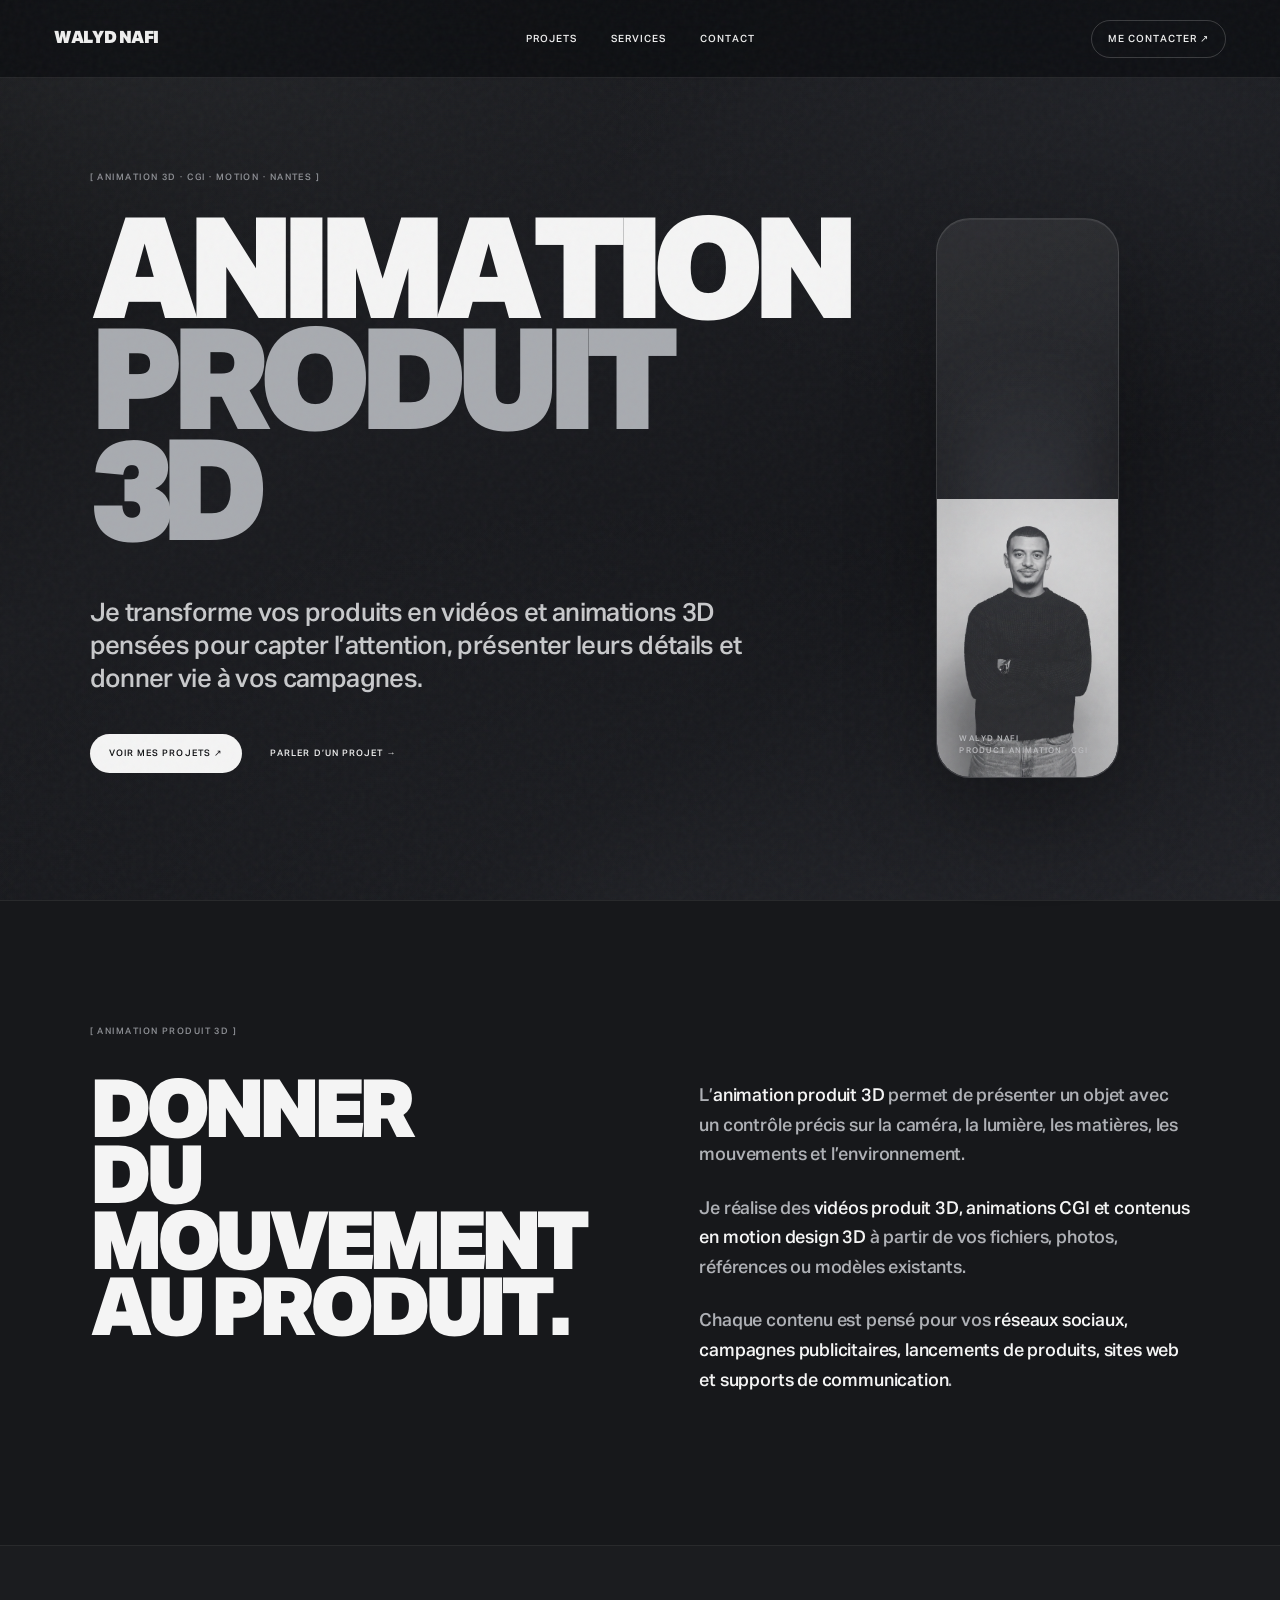
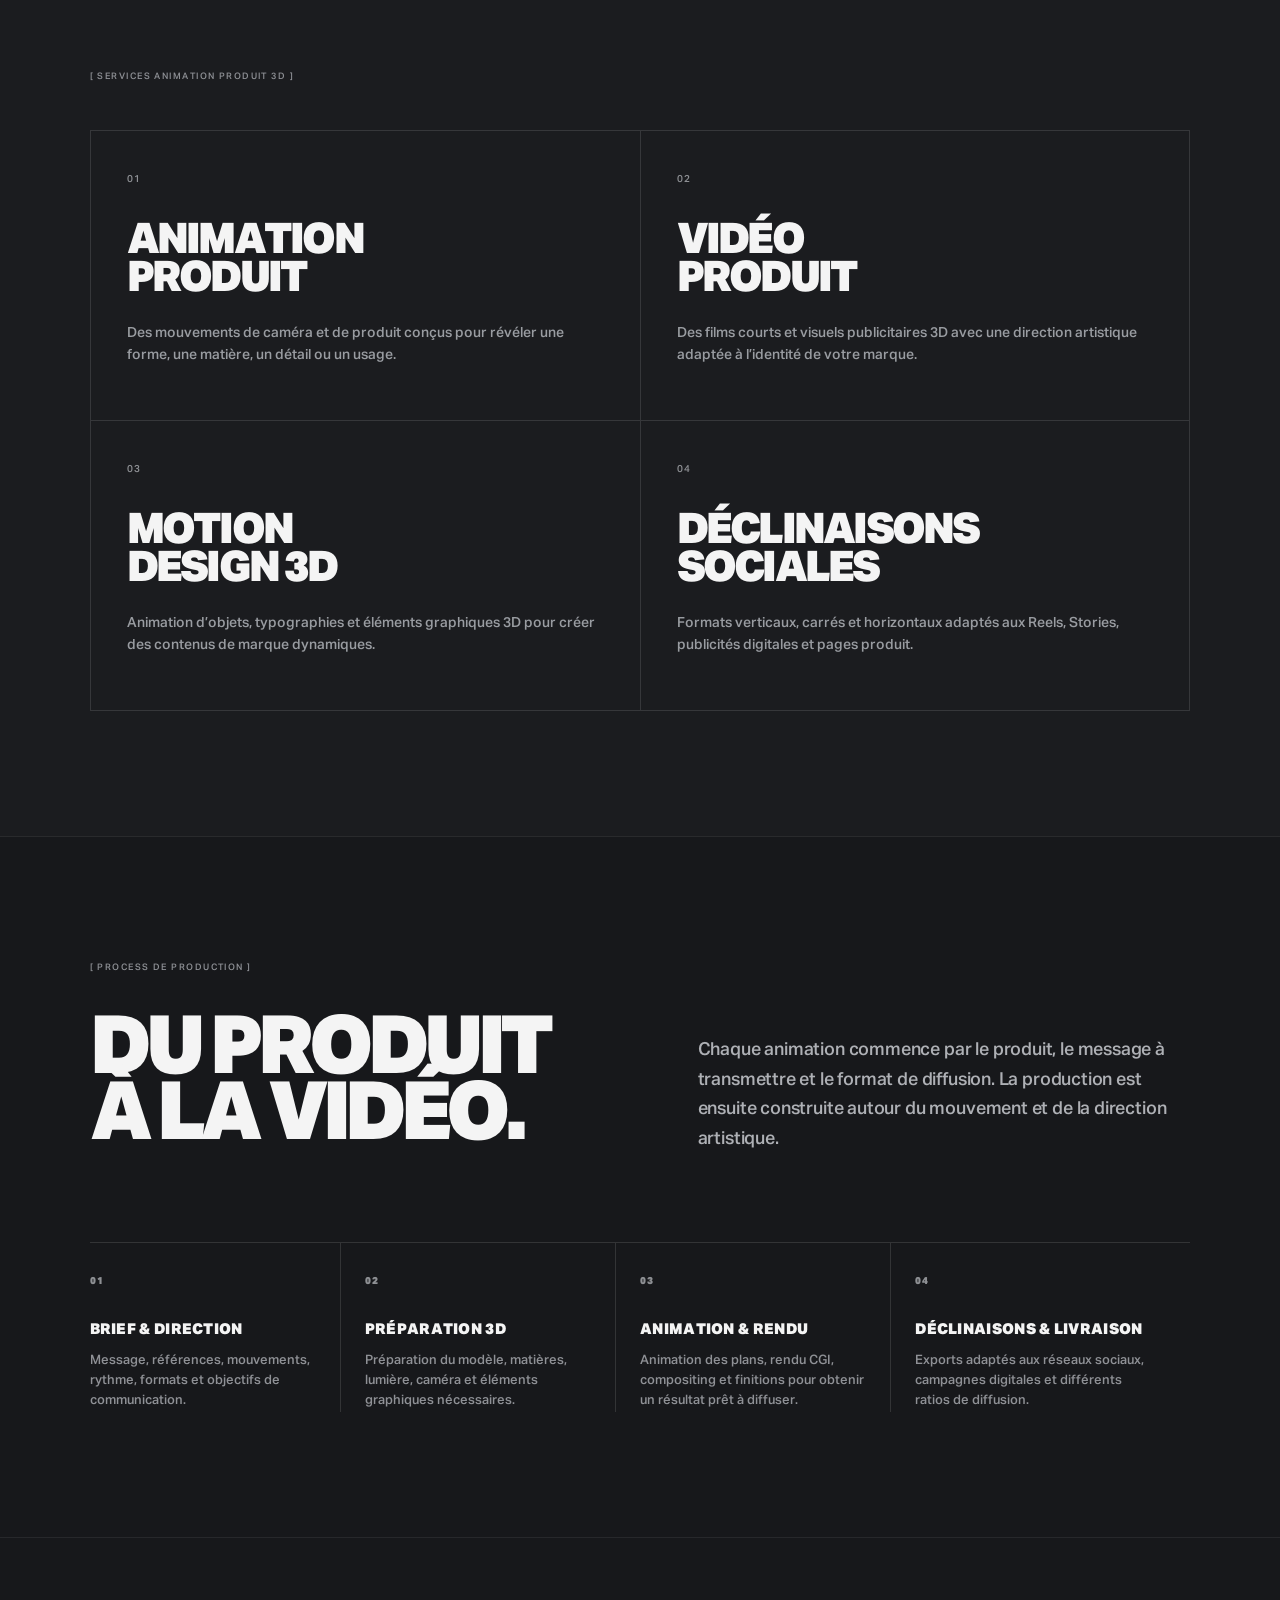
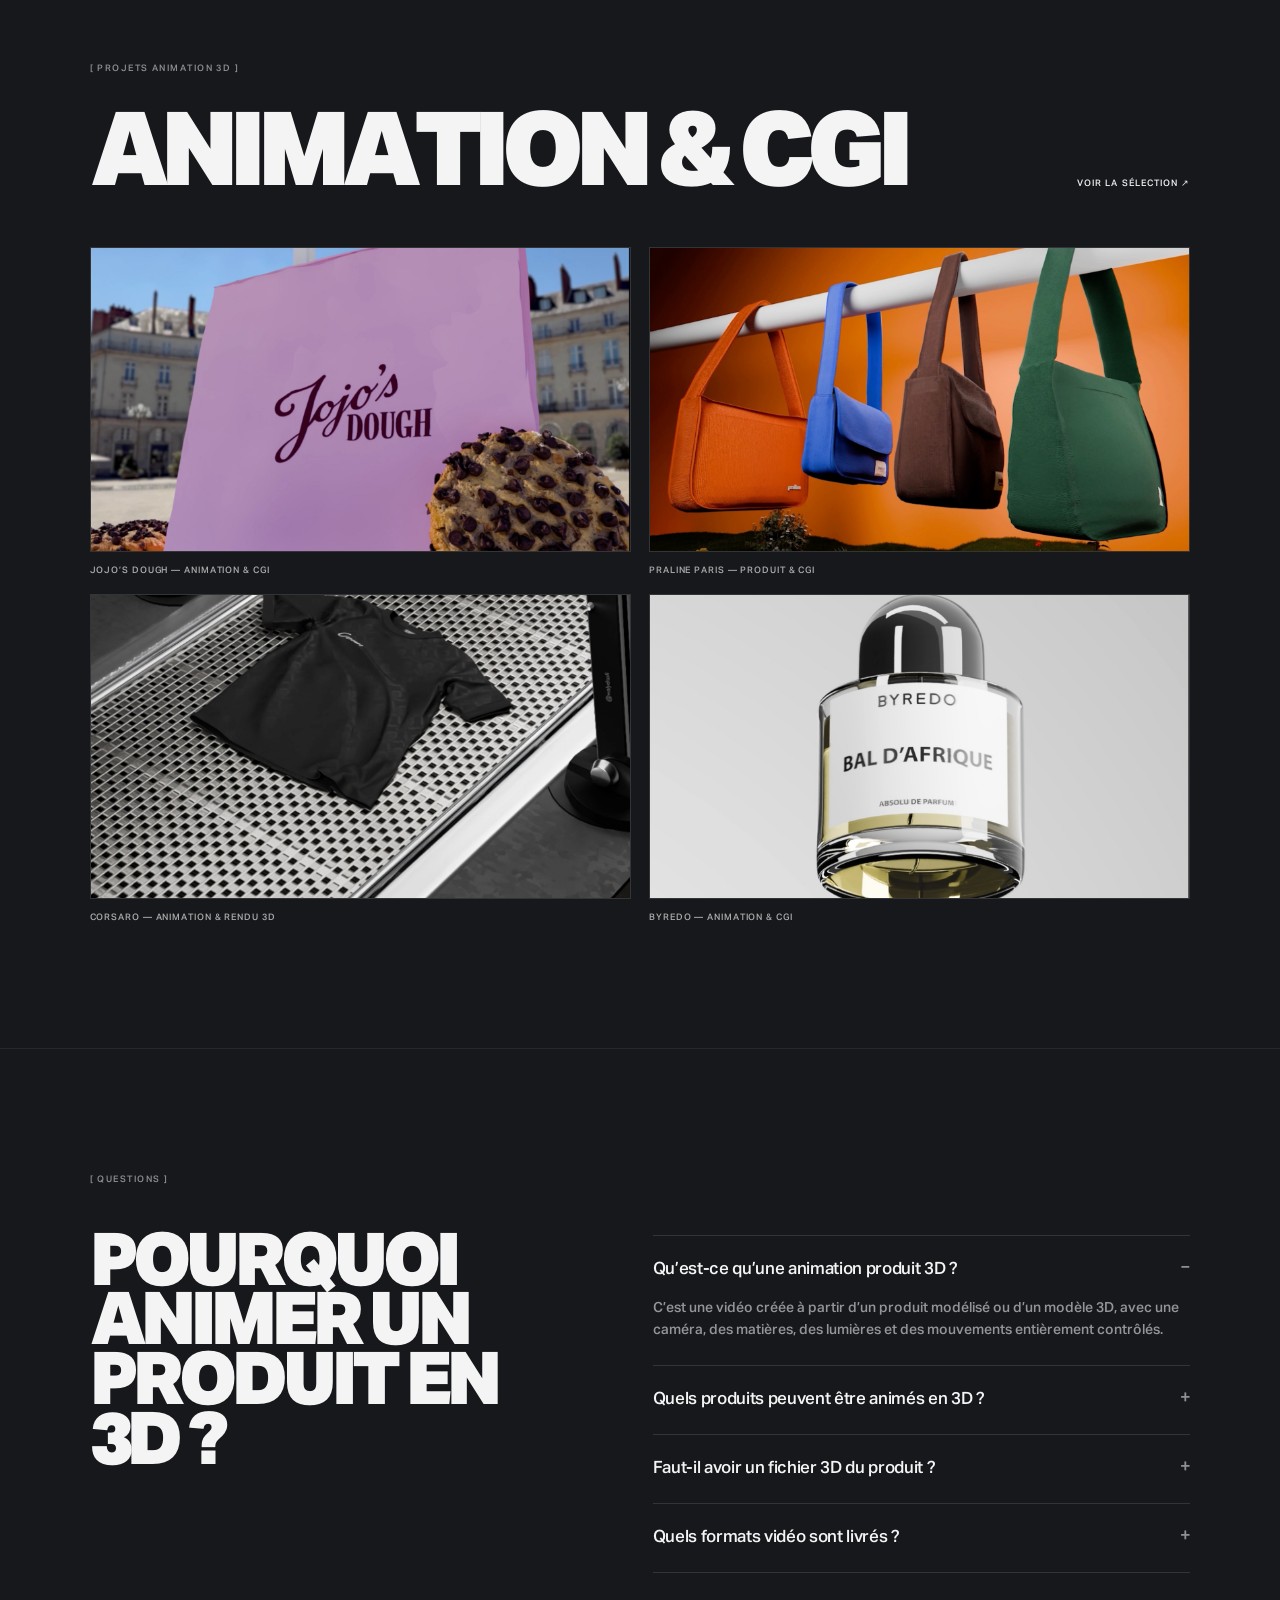
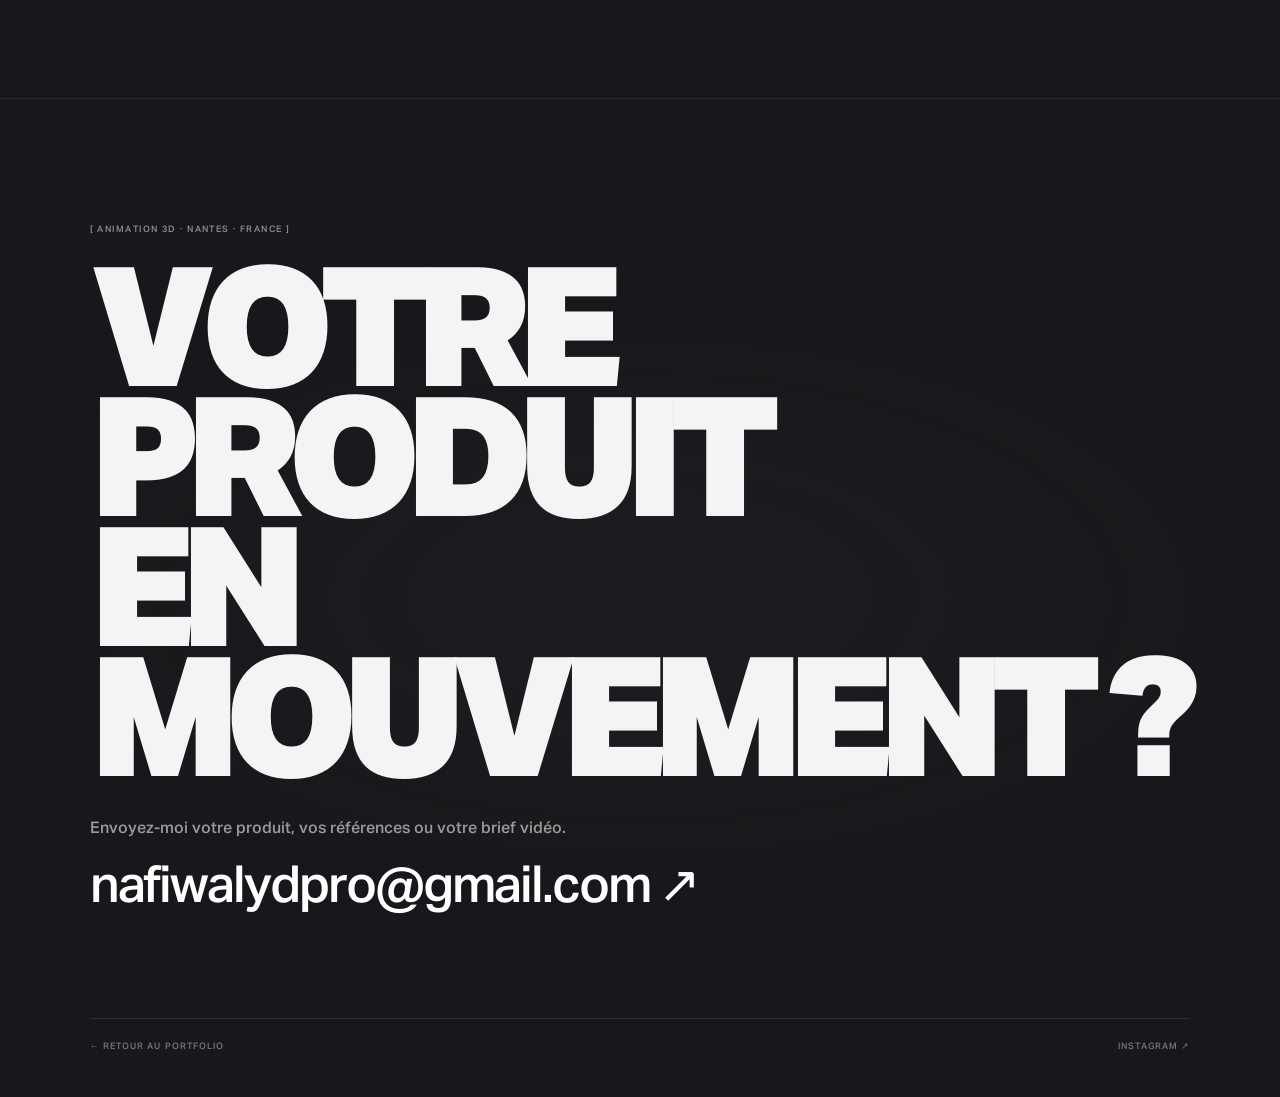
==== animation-3d-produit/index.html @ bb9ec8e7 "Add files via upload" ====
<!doctype html>
<html lang="fr">
<head>
<meta charset="utf-8">
<meta name="viewport" content="width=device-width,initial-scale=1">
<link rel="icon" type="image/png" href="../assets/favicon.png">
<link rel="apple-touch-icon" href="../assets/apple-touch-icon.png">
<title>Animation produit 3D freelance | Vidéo produit & CGI — Walyd Nafi</title>
<meta name="description" content="Walyd Nafi crée des animations produit 3D, vidéos CGI et contenus motion design pour marques, agences et campagnes publicitaires. Basé à Nantes, France.">
<link rel="canonical" href="https://walydnafi.fr/animation-3d-produit/">
<meta name="robots" content="index,follow,max-image-preview:large">
<meta name="theme-color" content="#17181b">
<meta property="og:type" content="website">
<meta property="og:site_name" content="WALYD NAFI">
<meta property="og:title" content="Animation produit 3D freelance | Walyd Nafi">
<meta property="og:description" content="Animation produit 3D, vidéo CGI, motion design 3D et contenus publicitaires pour marques et agences.">
<meta property="og:url" content="https://walydnafi.fr/animation-3d-produit/">
<meta property="og:image" content="https://walydnafi.fr/assets/jojos-dough-16x9.jpg">
<meta name="twitter:card" content="summary_large_image">
<meta name="twitter:title" content="Animation produit 3D freelance | Walyd Nafi">
<meta name="twitter:description" content="Création d'animations produit 3D, vidéos CGI et contenus motion design pour les marques.">
<meta name="twitter:image" content="https://walydnafi.fr/assets/jojos-dough-16x9.jpg">
<link rel="stylesheet" href="../style.css">
<script type="application/ld+json">
{
  "@context":"https://schema.org",
  "@graph":[
    {"@type":"WebPage","@id":"https://walydnafi.fr/animation-3d-produit/#webpage","url":"https://walydnafi.fr/animation-3d-produit/","name":"Animation produit 3D freelance | Walyd Nafi","description":"Animation produit 3D, vidéo CGI, motion design 3D et contenus publicitaires pour marques et agences.","inLanguage":"fr-FR","isPartOf":{"@id":"https://walydnafi.fr/#website"},"about":{"@id":"https://walydnafi.fr/animation-3d-produit/#service"}},
    {"@type":"Service","@id":"https://walydnafi.fr/animation-3d-produit/#service","name":"Animation produit 3D","serviceType":"Animation produit 3D","description":"Création d'animations produit 3D, vidéos CGI et contenus motion design pour marques, agences et campagnes publicitaires.","provider":{"@id":"https://walydnafi.fr/#person"},"areaServed":[{"@type":"City","name":"Nantes"},{"@type":"Country","name":"France"}]},
    {"@type":"Person","@id":"https://walydnafi.fr/#person","name":"Walyd Nafi","url":"https://walydnafi.fr/","image":"https://walydnafi.fr/assets/walyd-about.png","jobTitle":"Artiste 3D & Creative Director","sameAs":["https://www.instagram.com/walydnafi/"],"homeLocation":{"@type":"City","name":"Nantes"}},
    {"@type":"BreadcrumbList","itemListElement":[{"@type":"ListItem","position":1,"name":"Accueil","item":"https://walydnafi.fr/"},{"@type":"ListItem","position":2,"name":"Animation produit 3D","item":"https://walydnafi.fr/animation-3d-produit/"}]}
  ]
}
</script>
</head>
<body class="seo-page">
<div class="noise"></div>
<header class="seo-nav">
  <a href="../index.html" class="seo-nav-name">WALYD NAFI</a>
  <nav class="seo-nav-links" aria-label="Navigation principale">
    <a href="../index.html#projects">PROJETS</a><a href="../index.html#services">SERVICES</a><a href="../index.html#contact">CONTACT</a>
  </nav>
  <a class="seo-nav-cta" href="../index.html#contact">ME CONTACTER ↗</a>
</header>
<main>
<section class="seo-hero">
  <div class="seo-kicker">[ ANIMATION 3D · CGI · MOTION · NANTES ]</div>
  <div class="seo-hero-grid">
    <div>
      <h1>ANIMATION<br><span>PRODUIT 3D</span></h1>
      <p class="seo-lead">Je transforme vos produits en vidéos et animations 3D pensées pour capter l’attention, présenter leurs détails et donner vie à vos campagnes.</p>
      <div class="seo-actions"><a class="seo-pill seo-pill-light" href="../index.html#projects">VOIR MES PROJETS ↗</a><a class="seo-text-link" href="../index.html#contact">PARLER D’UN PROJET →</a></div>
    </div>
    <div class="seo-portrait-card"><img src="../assets/walyd-about.png" alt="Walyd Nafi, artiste 3D spécialisé en animation produit 3D" width="900" height="1100"><div class="seo-portrait-label">WALYD NAFI<br>PRODUCT ANIMATION · CGI</div></div>
  </div>
</section>
<section class="seo-section seo-intro">
  <div class="seo-label">[ ANIMATION PRODUIT 3D ]</div>
  <div class="seo-two-col"><h2>DONNER<br>DU MOUVEMENT<br>AU PRODUIT.</h2><div class="seo-copy">
    <p>L’<strong>animation produit 3D</strong> permet de présenter un objet avec un contrôle précis sur la caméra, la lumière, les matières, les mouvements et l’environnement.</p>
    <p>Je réalise des <strong>vidéos produit 3D, animations CGI et contenus en motion design 3D</strong> à partir de vos fichiers, photos, références ou modèles existants.</p>
    <p>Chaque contenu est pensé pour vos <strong>réseaux sociaux, campagnes publicitaires, lancements de produits, sites web et supports de communication</strong>.</p>
  </div></div>
</section>
<section class="seo-section seo-expertise">
  <div class="seo-label">[ SERVICES ANIMATION PRODUIT 3D ]</div>
  <div class="seo-service-grid">
    <article><span>01</span><h2>ANIMATION<br>PRODUIT</h2><p>Des mouvements de caméra et de produit conçus pour révéler une forme, une matière, un détail ou un usage.</p></article>
    <article><span>02</span><h2>VIDÉO<br>PRODUIT</h2><p>Des films courts et visuels publicitaires 3D avec une direction artistique adaptée à l’identité de votre marque.</p></article>
    <article><span>03</span><h2>MOTION<br>DESIGN 3D</h2><p>Animation d’objets, typographies et éléments graphiques 3D pour créer des contenus de marque dynamiques.</p></article>
    <article><span>04</span><h2>DÉCLINAISONS<br>SOCIALES</h2><p>Formats verticaux, carrés et horizontaux adaptés aux Reels, Stories, publicités digitales et pages produit.</p></article>
  </div>
</section>
<section class="seo-section seo-process">
  <div class="seo-label">[ PROCESS DE PRODUCTION ]</div>
  <div class="seo-two-col seo-process-head"><h2>DU PRODUIT<br>À LA VIDÉO.</h2><p class="seo-copy">Chaque animation commence par le produit, le message à transmettre et le format de diffusion. La production est ensuite construite autour du mouvement et de la direction artistique.</p></div>
  <div class="seo-process-list">
    <div><b>01</b><h3>BRIEF &amp; DIRECTION</h3><p>Message, références, mouvements, rythme, formats et objectifs de communication.</p></div>
    <div><b>02</b><h3>PRÉPARATION 3D</h3><p>Préparation du modèle, matières, lumière, caméra et éléments graphiques nécessaires.</p></div>
    <div><b>03</b><h3>ANIMATION &amp; RENDU</h3><p>Animation des plans, rendu CGI, compositing et finitions pour obtenir un résultat prêt à diffuser.</p></div>
    <div><b>04</b><h3>DÉCLINAISONS &amp; LIVRAISON</h3><p>Exports adaptés aux réseaux sociaux, campagnes digitales et différents ratios de diffusion.</p></div>
  </div>
</section>
<section class="seo-section seo-work">
  <div class="seo-label">[ PROJETS ANIMATION 3D ]</div>
  <div class="seo-work-head"><h2>ANIMATION &amp; CGI</h2><a href="../index.html#projects">VOIR LA SÉLECTION ↗</a></div>
  <div class="seo-project-grid">
    <a href="../projects/jojos-dough.html"><img src="../assets/jojos-dough-16x9.jpg" alt="Animation produit 3D Jojo’s Dough"><span>JOJO’S DOUGH — ANIMATION &amp; CGI</span></a>
    <a href="../projects/praline-paris.html"><img src="../assets/praline-16x9.jpg" alt="Animation produit 3D Praline Paris"><span>PRALINE PARIS — PRODUIT &amp; CGI</span></a>
    <a href="../projects/corsaro.html"><img src="../assets/corsaro-16x9.jpg" alt="Animation produit 3D Corsaro"><span>CORSARO — ANIMATION &amp; RENDU 3D</span></a>
    <a href="../projects/byredo.html"><img src="../assets/byredo-16x9.jpg" alt="Animation produit 3D Byredo"><span>BYREDO — ANIMATION &amp; CGI</span></a>
  </div>
</section>
<section class="seo-section seo-faq">
  <div class="seo-label">[ QUESTIONS ]</div>
  <div class="seo-faq-grid"><div><h2>POURQUOI<br>ANIMER UN<br>PRODUIT EN 3D ?</h2></div><div class="seo-faq-list">
    <details open><summary>Qu’est-ce qu’une animation produit 3D ?</summary><p>C’est une vidéo créée à partir d’un produit modélisé ou d’un modèle 3D, avec une caméra, des matières, des lumières et des mouvements entièrement contrôlés.</p></details>
    <details><summary>Quels produits peuvent être animés en 3D ?</summary><p>Parfums, cosmétiques, objets, mobilier, mode, accessoires, packaging et nombreux autres produits peuvent être animés et mis en scène en 3D.</p></details>
    <details><summary>Faut-il avoir un fichier 3D du produit ?</summary><p>Non. Un fichier 3D existant peut accélérer la production, mais une réalisation peut aussi démarrer à partir de photos, de plans, de dimensions et de références visuelles.</p></details>
    <details><summary>Quels formats vidéo sont livrés ?</summary><p>Les exports sont définis selon les usages : vertical 9:16, carré 1:1, horizontal 16:9 ou autres formats nécessaires à vos campagnes et supports.</p></details>
  </div></div>
</section>
<section class="seo-contact"><div class="seo-label">[ ANIMATION 3D · NANTES · FRANCE ]</div><h2>VOTRE PRODUIT<br>EN MOUVEMENT ?</h2><p>Envoyez-moi votre produit, vos références ou votre brief vidéo.</p><a href="mailto:nafiwalydpro@gmail.com">nafiwalydpro@gmail.com ↗</a><div class="seo-contact-bottom"><a href="../index.html">← RETOUR AU PORTFOLIO</a><a href="https://www.instagram.com/walydnafi/" target="_blank" rel="noopener noreferrer">INSTAGRAM ↗</a></div></section>
</main>
<script src="../script.js"></script>
</body>
</html>
---- style.css ----
@font-face{font-family:Aktiv;src:url('fonts/AktivGrotesk-Hairline.otf') format('opentype');font-weight:100;font-style:normal;font-display:swap}
@font-face{font-family:Aktiv;src:url('fonts/AktivGrotesk-Medium.otf') format('opentype');font-weight:500;font-style:normal;font-display:swap}
@font-face{font-family:Aktiv;src:url('fonts/AktivGrotesk-Black.otf') format('opentype');font-weight:900;font-style:normal;font-display:swap}
*{box-sizing:border-box}html{scroll-behavior:smooth}body{margin:0;color:#f4f4f4;font-family:Aktiv,Arial,sans-serif;font-weight:500;overflow-x:hidden;background:#17181b;}.noise{position:fixed;inset:0;pointer-events:none;opacity:.04;z-index:50;background-image:url("data:image/svg+xml,%3Csvg viewBox='0 0 180 180' xmlns='http://www.w3.org/2000/svg'%3E%3Cfilter id='n'%3E%3CfeTurbulence type='fractalNoise' baseFrequency='.9' numOctaves='3' stitchTiles='stitch'/%3E%3C/filter%3E%3Crect width='100%25' height='100%25' filter='url(%23n)' opacity='.8'/%3E%3C/svg%3E")}.nav{height:78px;display:grid;grid-template-columns:1fr auto 1fr;align-items:center;padding:0 4vw;border-bottom:1px solid rgba(255,255,255,.10);position:fixed;top:0;left:0;right:0;z-index:20;background:rgba(8,10,13,.58);backdrop-filter:blur(24px)}.nav-name{font-weight:900;letter-spacing:-.045em;font-size:17px}.nav-links{display:flex;gap:38px}.nav-links a,.nav-cta{color:#eee;text-decoration:none;font-size:10px;font-weight:500;letter-spacing:.06em}.nav-cta{justify-self:end;border:1px solid rgba(255,255,255,.22);border-radius:999px;padding:12px 17px;background:rgba(255,255,255,.035)}.nav-cta span,.pill span{margin-left:12px}.hero{min-height:100vh;position:relative;padding:145px 7vw 50px;overflow:hidden;border-bottom:1px solid rgba(255,255,255,.09);background:radial-gradient(ellipse 80% 70% at 50% 45%,rgba(58,66,76,.18) 0%,rgba(15,18,22,.10) 38%,rgba(4,5,7,.40) 78%),radial-gradient(circle at 75% 20%,rgba(112,121,132,.13),transparent 28%),linear-gradient(135deg,rgba(28,34,41,.55),rgba(4,6,8,.78) 58%,rgba(2,3,5,.96));}.hero:after{content:"";position:absolute;inset:0;pointer-events:none;background:linear-gradient(180deg,rgba(255,255,255,.025),transparent 20%,transparent 75%,rgba(0,0,0,.32));mix-blend-mode:screen}.hero-role{position:absolute;top:108px;left:7vw;font-size:11px;letter-spacing:.12em;color:#b8b8b8;z-index:4}.hero-topline{position:absolute;top:103px;right:7vw;font-size:12px;letter-spacing:.04em;text-align:right;z-index:4}.hero-topline a{color:#fff;text-decoration:none;font-weight:900;letter-spacing:.02em}.hero-topline a:hover{text-decoration:underline;text-underline-offset:4px}.hero-title{font-size:clamp(100px,18vw,270px);font-weight:900;line-height:.78;letter-spacing:-.095em;margin-top:58px;position:relative;z-index:2}.hero-title span{color:#d4d8dc}.hero-copy{position:absolute;right:11vw;top:49%;font-size:12px;line-height:1.7;font-weight:500;color:#e0e0e0;z-index:4;text-shadow:0 1px 16px rgba(0,0,0,.45)}.pill{display:inline-flex;align-items:center;text-decoration:none;color:#fff;border:1px solid rgba(255,255,255,.34);border-radius:999px;padding:15px 21px;font-size:10px;font-weight:500;letter-spacing:.04em;background:linear-gradient(115deg,rgba(255,255,255,.15),rgba(255,255,255,.035) 48%,rgba(255,255,255,.10));box-shadow:inset 0 1px 0 rgba(255,255,255,.25),0 12px 45px rgba(0,0,0,.28);backdrop-filter:blur(16px)}.hero>.pill{position:absolute;right:11vw;top:61%;z-index:4}.hero-scroll{position:absolute;bottom:35px;left:7vw;font-size:9px;letter-spacing:.15em;color:#8a8f95;z-index:4}.hero-scroll span{color:#fff;margin-left:12px}.clients{padding:55px 7vw;border-bottom:1px solid rgba(255,255,255,.08);background:transparent}.section-label{font-size:9px;letter-spacing:.18em;color:#8b9096;margin-bottom:30px}.client-row{display:grid;grid-template-columns:repeat(6,1fr);gap:25px;align-items:center}.client-row span{font-size:12px;color:#fff;text-align:center;font-weight:900;letter-spacing:-.035em;text-transform:uppercase}.projects{padding:120px 5vw 140px;color:#f4f4f4;background:radial-gradient(ellipse 90% 50% at 50% 5%,rgba(57,65,74,.10),transparent 70%)}.projects-head{display:flex;justify-content:space-between;align-items:flex-end;gap:40px;margin-bottom:75px}.projects .section-label{color:#777}.projects-head h2{font-size:clamp(65px,10vw,145px);font-weight:900;line-height:.79;letter-spacing:-.085em;margin:0}.projects-head p{max-width:320px;font-size:12px;line-height:1.7;color:#8e8e8e}.project-stack{display:flex;flex-direction:column;gap:0;padding-bottom:25px}.project-card{position:sticky;min-height:190px;margin-bottom:-35px;border:1px solid rgba(255,255,255,.28);border-radius:30px;display:grid;grid-template-columns:130px 1fr;align-items:center;gap:28px;padding:28px 34px;background:linear-gradient(120deg,rgba(255,255,255,.14),rgba(90,98,108,.09) 45%,rgba(0,0,0,.30));box-shadow:inset 0 1px 0 rgba(255,255,255,.3),inset 0 -1px 0 rgba(0,0,0,.5),0 18px 45px rgba(0,0,0,.26);backdrop-filter:blur(24px) saturate(115%);-webkit-backdrop-filter:blur(24px) saturate(115%);overflow:hidden;transition:transform .5s ease,border-color .4s ease,background .4s ease}.project-card:before{content:"";position:absolute;inset:-25%;background:radial-gradient(circle at 70% 10%,rgba(255,255,255,.18),transparent 24%),radial-gradient(circle at 20% 80%,rgba(255,255,255,.08),transparent 25%);pointer-events:none;filter:blur(18px)}.project-card:nth-child(1){top:105px;z-index:1;transform:rotate(-1deg)}.project-card:nth-child(2){top:140px;z-index:2;transform:rotate(.6deg)}.project-card:nth-child(3){top:175px;z-index:3;transform:rotate(-.4deg)}.project-card:nth-child(4){top:210px;z-index:4;transform:rotate(.65deg)}.project-card:nth-child(5){top:245px;z-index:5;transform:rotate(-.3deg)}.project-card:hover{transform:translateY(-10px) rotate(0deg);border-color:rgba(255,255,255,.55);background:linear-gradient(120deg,rgba(255,255,255,.19),rgba(110,118,128,.11) 45%,rgba(0,0,0,.34))}.p-meta{display:flex;align-items:center;gap:18px;position:relative;z-index:2}.p-meta b{font-size:43px;font-weight:100;color:#aaa;letter-spacing:-.05em}.p-meta span{font-size:8px;letter-spacing:.12em;color:#999;border-left:1px solid #555;padding-left:18px}.project-card h3{position:relative;z-index:2;font-size:clamp(32px,5.4vw,78px);font-weight:900;letter-spacing:-.065em;margin:0}.arrow{position:relative;z-index:2;width:48px;height:48px;border:1px solid rgba(255,255,255,.4);border-radius:50%;display:grid;place-items:center;font-size:19px;transition:.35s}.project-card:hover .arrow{transform:rotate(45deg);background:#fff;color:#050505}.about{padding:120px 7vw;background:#ecece7;color:#080808}.about .section-label{color:#666}.about-grid{display:grid;grid-template-columns:1fr 1fr;gap:8vw;align-items:center}.about-visual{height:600px;border-radius:34px;background:#cfcfcb;border:1px solid rgba(255,255,255,.5);position:relative;overflow:hidden;display:flex;align-items:center;justify-content:center;box-shadow:inset 0 1px 0 rgba(255,255,255,.65),0 20px 60px rgba(0,0,0,.12)}.about-visual img{width:100%;height:100%;object-fit:cover;object-position:center top;display:block;filter:grayscale(1);transform:scale(1.01)}.about-caption{position:absolute;bottom:28px;left:30px;font-size:9px;line-height:1.5;letter-spacing:.12em;color:#aaa}.bigword{font-size:clamp(75px,12vw,170px);font-weight:900;line-height:.78;letter-spacing:-.09em;margin-bottom:55px}.about-text p{max-width:460px;color:#555;font-size:14px;line-height:1.8}.about-text strong{color:#080808}.light{margin-top:25px;color:#080808;border-color:#999;background:rgba(255,255,255,.35)}.services{padding:120px 7vw;background:transparent;color:#f4f4f4}.service-list>div{display:grid;grid-template-columns:60px 1.2fr 1fr;gap:30px;align-items:center;border-top:1px solid rgba(255,255,255,.16);padding:30px 0}.service-list>div:last-child{border-bottom:1px solid rgba(255,255,255,.16)}.service-list span{font-size:13px;color:#777}.service-list h3{font-size:clamp(28px,4vw,60px);font-weight:900;letter-spacing:-.06em;margin:0}.service-list p{font-size:12px;line-height:1.7;color:#777;max-width:350px}.contact{min-height:85vh;padding:120px 7vw 50px;display:flex;flex-direction:column;justify-content:center;position:relative;background:radial-gradient(ellipse 75% 45% at 50% 50%,rgba(57,65,74,.14),transparent 72%)}.contact-title{font-size:clamp(75px,14vw,200px);font-weight:900;line-height:.78;letter-spacing:-.09em}.contact>p{color:#999;margin-top:40px}.contact-mail{font-size:clamp(25px,4vw,55px);color:#fff;text-decoration:none;margin-top:20px;letter-spacing:-.04em}.contact-bottom{margin-top:auto;display:flex;justify-content:space-between;align-items:center;font-size:9px;letter-spacing:.12em;color:#777;padding-top:100px}.instagram-link{display:inline-flex;align-items:center;gap:9px;color:#777;text-decoration:none}.instagram-link:hover{color:#fff}.instagram-icon{width:18px;height:18px;border:1px solid currentColor;border-radius:5px;display:grid;place-items:center;font-size:13px;line-height:1}@media(max-width:800px){body{background-attachment:scroll}.hero{padding:110px 6vw 40px;min-height:780px}.hero-role{top:88px;left:6vw;font-size:9px}.hero-topline{top:86px;right:6vw;font-size:10px}.hero-title{font-size:27vw;margin-top:45px}.hero-copy{right:6vw;top:auto;bottom:190px}.hero>.pill{top:auto;bottom:110px;right:6vw}.hero-scroll{bottom:25px}.client-row{grid-template-columns:repeat(2,1fr);gap:18px}.projects{padding:85px 5vw 110px}.projects-head{display:block}.projects-head p{margin-top:30px}.project-card{grid-template-columns:60px 1fr;gap:12px;min-height:165px;padding:22px 18px;border-radius:24px;margin-bottom:-24px}.project-card:nth-child(1){top:75px}.project-card:nth-child(2){top:105px}.project-card:nth-child(3){top:135px}.project-card:nth-child(4){top:165px}.project-card:nth-child(5){top:195px}.p-meta{gap:10px}.p-meta b{font-size:28px}.p-meta span{font-size:6px;padding-left:10px}.project-card h3{font-size:34px;line-height:.95}.arrow{width:38px;height:38px;font-size:15px}.about{padding:85px 6vw}.about-grid{grid-template-columns:1fr;gap:40px}.about-visual{height:400px}.services{padding:85px 6vw}.service-list>div{grid-template-columns:40px 1fr;gap:10px}.service-list p{grid-column:2}.contact{padding:90px 6vw 40px}.contact-bottom{flex-direction:column;gap:15px}}
.reveal{opacity:0;transform:translateY(35px);transition:opacity .8s ease,transform .8s ease}.reveal.show{opacity:1;transform:none}

/* V11 — project visuals: 16:9 cinematic slides */
.project-stack{
  max-width:1200px;
  margin:0 auto;
}
.project-card{
  aspect-ratio:16 / 9;
  min-height:0;
  height:auto;
  padding:34px 42px;
  grid-template-columns:130px 1fr;
}
.project-card.project-with-image{
  background:rgba(35,38,42,.30);
}
.project-media{
  position:absolute;
  z-index:0;
  inset:0;
  width:100%;
  height:100%;
  aspect-ratio:16 / 9;
  object-fit:cover;
  object-position:center;
  display:block;
  opacity:.72;
  filter:saturate(.88) contrast(1.04);
  transition:transform .7s cubic-bezier(.2,.7,.2,1),opacity .5s ease,filter .5s ease;
}
.project-card.project-with-image:after{
  content:"";
  position:absolute;
  z-index:1;
  inset:0;
  background:
    linear-gradient(90deg,rgba(0,0,0,.78) 0%,rgba(0,0,0,.35) 42%,rgba(0,0,0,.22) 100%),
    linear-gradient(0deg,rgba(0,0,0,.45),transparent 45%,rgba(255,255,255,.06));
  pointer-events:none;
}
.project-card.project-with-image:hover .project-media{
  transform:scale(1.045);
  opacity:.88;
  filter:saturate(1) contrast(1.06);
}
.project-card .p-meta,
.project-card h3,
.project-card .arrow{z-index:3}
.project-card h3{
  text-shadow:0 2px 20px rgba(0,0,0,.5);
}
@media(max-width:800px){
  .project-stack{max-width:none}
  .project-card{
    aspect-ratio:16 / 9;
    min-height:0;
    padding:22px 18px;
    grid-template-columns:60px 1fr;
  }
  .project-card .project-media{object-position:center}
}

/* V12 — Hero Hello entrance */
.hero-title{
  overflow:visible;
  animation:helloReveal 1.15s cubic-bezier(.16,1,.3,1) both;
  transform-origin:left center;
}
.hero-title span{
  display:inline-block;
  animation:helloMarkReveal 1.15s .12s cubic-bezier(.16,1,.3,1) both;
}
@keyframes helloReveal{
  0%{opacity:0;transform:translateY(42px) scale(.97);filter:blur(10px)}
  55%{opacity:1;filter:blur(0)}
  100%{opacity:1;transform:translateY(0) scale(1);filter:blur(0)}
}
@keyframes helloMarkReveal{
  0%{opacity:0;transform:translateY(18px) rotate(8deg) scale(.8)}
  100%{opacity:1;transform:translateY(0) rotate(0) scale(1)}
}
@media (prefers-reduced-motion:reduce){
  .hero-title,.hero-title span{animation:none}
}

/* V13 — Client logo reveal */
.clients{position:relative;overflow:hidden;padding-top:72px;padding-bottom:80px}
.client-row{display:grid;grid-template-columns:repeat(5,minmax(0,1fr));gap:24px;align-items:center;margin-top:34px}
.client-logo{
  min-height:150px;
  display:flex;
  align-items:center;
  justify-content:center;
  padding:26px 30px;
  border:1px solid rgba(255,255,255,.11);
  border-radius:28px;
  background:linear-gradient(145deg,rgba(255,255,255,.075),rgba(255,255,255,.025));
  box-shadow:inset 0 1px 0 rgba(255,255,255,.08),0 18px 55px rgba(0,0,0,.20);
  backdrop-filter:blur(18px) saturate(115%);
  -webkit-backdrop-filter:blur(18px) saturate(115%);
  opacity:0;
  transform:translateY(42px) scale(.72);
  filter:blur(10px);
  will-change:transform,opacity,filter;
  transition:
    opacity .7s cubic-bezier(.16,1,.3,1),
    transform .8s cubic-bezier(.16,1,.3,1),
    filter .8s cubic-bezier(.16,1,.3,1);
}
.client-logo img{
  display:block;
  width:min(100%,170px);
  height:76px;
  object-fit:contain;
  object-position:center;
  filter:brightness(0) invert(1);
  transition:transform .45s cubic-bezier(.16,1,.3,1),opacity .3s ease;
}
.client-logo:nth-child(1){transition-delay:0s}
.client-logo:nth-child(2){transition-delay:.11s}
.client-logo:nth-child(3){transition-delay:.22s}
.client-logo:nth-child(4){transition-delay:.33s}
.client-logo:nth-child(5){transition-delay:.44s}
.client-logo.show{opacity:1;transform:translateY(0) scale(1);filter:blur(0)}
.client-logo:hover img{transform:scale(1.06)}
@media(max-width:1100px){
  .client-row{grid-template-columns:repeat(3,1fr)}
}
@media(max-width:800px){
  .client-row{grid-template-columns:repeat(2,1fr);gap:14px}
  .client-logo{min-height:112px;padding:18px;border-radius:22px}
  .client-logo img{width:100%;height:58px}
}
@media(prefers-reduced-motion:reduce){
  .client-logo{opacity:1;transform:none;filter:none;transition:none}
}

/* V14 — lossless cinematic graphite background.
   Built entirely with CSS gradients: no compressed raster background. */
html, body{
  background:#070708 !important;
}
body{
  position:relative;
  background:
    radial-gradient(ellipse 80% 55% at 12% 8%, rgba(115,120,132,.20) 0%, rgba(67,70,79,.10) 28%, transparent 62%),
    radial-gradient(ellipse 70% 60% at 92% 20%, rgba(74,80,96,.17) 0%, rgba(37,40,49,.08) 30%, transparent 65%),
    radial-gradient(ellipse 90% 75% at 48% 108%, rgba(82,86,96,.16) 0%, rgba(28,29,34,.08) 34%, transparent 70%),
    radial-gradient(ellipse 55% 45% at 50% 42%, rgba(35,37,43,.22) 0%, transparent 72%),
    linear-gradient(135deg,#050506 0%,#111216 28%,#08090b 55%,#15171c 78%,#050506 100%) !important;
  background-attachment:fixed !important;
  background-size:100% 100% !important;
}

/* Fine film-grain layer generated in-browser, so there is no image compression. */
body::before{
  content:"";
  position:fixed;
  inset:0;
  z-index:-1;
  pointer-events:none;
  opacity:.045;
  background-image:url("data:image/svg+xml,%3Csvg xmlns='http://www.w3.org/2000/svg' width='160' height='160' viewBox='0 0 160 160'%3E%3Cfilter id='n'%3E%3CfeTurbulence type='fractalNoise' baseFrequency='.82' numOctaves='4' stitchTiles='stitch'/%3E%3C/filter%3E%3Crect width='100%25' height='100%25' filter='url(%23n)' opacity='.9'/%3E%3C/svg%3E");
  mix-blend-mode:soft-light;
}

/* A soft vignette gives the page the same depth as the reference without crushing blacks. */
body::after{
  content:"";
  position:fixed;
  inset:0;
  z-index:-1;
  pointer-events:none;
  background:radial-gradient(ellipse at center, transparent 35%, rgba(0,0,0,.28) 100%);
}
@media(max-width:800px){
  body{background-attachment:scroll !important;}
}

/* V15 — small trademark mark on project brand names */
.project-card h3{
  display:flex;
  align-items:flex-start;
  gap:.12em;
}
.tm-mark{
  font-family:inherit;
  font-size:.22em;
  font-weight:700;
  line-height:1;
  position:relative;
  top:.05em;
  letter-spacing:0;
  opacity:.9;
}

/* V16 — clickable project cards */
.project-link{
  display:block;
  color:inherit;
  text-decoration:none;
  position:relative;
  z-index:2;
}
.project-link .project-card{
  cursor:pointer;
}
.project-link:focus-visible{
  outline:2px solid rgba(255,255,255,.8);
  outline-offset:8px;
  border-radius:30px;
}


/* FINAL — clean CSS-only graphite background */
html, body{background:#17181b !important;}
body{
  position:relative;
  background:
    radial-gradient(ellipse 75% 55% at 10% 0%, rgba(115,118,125,.18), transparent 62%),
    radial-gradient(ellipse 70% 60% at 92% 12%, rgba(83,87,96,.13), transparent 64%),
    radial-gradient(ellipse 80% 65% at 50% 100%, rgba(92,95,102,.10), transparent 68%),
    linear-gradient(145deg,#111214 0%,#1b1c20 35%,#15161a 68%,#202126 100%) !important;
  background-attachment:fixed !important;
  background-size:100% 100% !important;
}
body::before{
  content:""; position:fixed; inset:0; pointer-events:none; z-index:-1; opacity:.035;
  background:
    radial-gradient(circle at 20% 30%, rgba(255,255,255,.55) 0 1px, transparent 1px),
    radial-gradient(circle at 70% 60%, rgba(255,255,255,.35) 0 1px, transparent 1px);
  background-size:3px 3px,5px 5px; mix-blend-mode:soft-light;
}
@media(max-width:800px){body{background-attachment:scroll !important;}}


/* V21 — Hero portrait + clients visible on first viewport */
.hero{
  min-height:100vh;
  height:100vh;
  padding:110px 7vw 0;
  isolation:isolate;
}
.hero-portrait{
  position:absolute;
  z-index:1;
  left:50%;
  top:82px;
  transform:translateX(-50%);
  height:min(70vh,720px);
  width:min(54vw,720px);
  display:flex;
  align-items:flex-end;
  justify-content:center;
  pointer-events:none;
}
.hero-portrait::before{
  content:"";
  position:absolute;
  left:50%;
  bottom:3%;
  width:72%;
  height:54%;
  transform:translateX(-50%);
  background:radial-gradient(ellipse,rgba(130,138,150,.20),transparent 68%);
  filter:blur(35px);
  z-index:-1;
}
.hero-portrait img{
  display:block;
  width:auto;
  height:100%;
  max-width:100%;
  object-fit:contain;
  object-position:center bottom;
  filter:grayscale(1) contrast(1.08) brightness(.90) drop-shadow(0 25px 55px rgba(0,0,0,.42));
  animation:portraitReveal 1.15s cubic-bezier(.16,1,.3,1) both;
}
@keyframes portraitReveal{
  0%{opacity:0;transform:translateY(35px) scale(.97);filter:grayscale(1) contrast(1.08) brightness(.90) blur(9px)}
  100%{opacity:1;transform:translateY(0) scale(1);filter:grayscale(1) contrast(1.08) brightness(.90) blur(0) drop-shadow(0 25px 55px rgba(0,0,0,.42))}
}
.hero-title{
  position:absolute;
  z-index:2;
  left:7vw;
  top:27%;
  margin:0;
  font-size:clamp(86px,12vw,190px);
  opacity:.94;
  text-shadow:0 12px 50px rgba(0,0,0,.35);
}
.hero-copy{
  top:39%;
  right:7vw;
  z-index:4;
}
.hero>.pill{top:51%;right:7vw}
.hero-role,.hero-topline{z-index:6}
.hero-scroll{z-index:6}
.hero-clients{
  position:absolute;
  z-index:7;
  left:7vw;
  right:7vw;
  bottom:24px;
  padding-top:8px;
}
.hero-clients .section-label{
  margin:0 0 10px;
  color:#858b92;
}
.hero-clients .client-row{
  margin-top:0;
  grid-template-columns:repeat(5,minmax(0,1fr));
  gap:14px;
}
.hero-clients .client-logo{
  min-height:66px;
  height:66px;
  padding:10px 18px;
  border-radius:18px;
  background:linear-gradient(145deg,rgba(255,255,255,.075),rgba(255,255,255,.018));
  opacity:0;
  transform:translateY(18px) scale(.96);
  filter:blur(4px);
}
.hero-clients .client-logo img{
  width:min(100%,135px);
  height:42px;
}
.hero-clients .client-logo.show{
  opacity:1;
  transform:none;
  filter:blur(0);
}
@media(max-width:800px){
  .hero{
    height:auto;
    min-height:900px;
    padding:100px 6vw 0;
  }
  .hero-portrait{
    top:105px;
    height:56vh;
    width:90vw;
  }
  .hero-title{
    left:6vw;
    top:24%;
    font-size:24vw;
  }
  .hero-copy{
    right:6vw;
    top:auto;
    bottom:235px;
  }
  .hero>.pill{top:auto;bottom:170px;right:6vw}
  .hero-clients{
    left:6vw;
    right:6vw;
    bottom:20px;
  }
  .hero-clients .client-row{grid-template-columns:repeat(2,1fr);gap:10px}
  .hero-clients .client-logo{min-height:54px;height:54px;padding:8px 12px;border-radius:15px}
  .hero-clients .client-logo img{height:34px;width:100%}
}
@media(prefers-reduced-motion:reduce){
  .hero-portrait img{animation:none}
}

/* V22 — Hero refined to match the supplied art direction.
   The supplied transparent portrait is used directly; no generated artwork. */
.hero{
  min-height:100vh;
  height:100vh;
  padding:110px 7vw 0;
  isolation:isolate;
  background:
    radial-gradient(ellipse 70% 75% at 52% 42%, rgba(70,78,88,.17), transparent 62%),
    radial-gradient(ellipse 55% 60% at 90% 25%, rgba(95,102,112,.10), transparent 68%),
    linear-gradient(145deg,#111316 0%,#171a1e 45%,#0b0d10 100%);
}
.hero-title{
  z-index:1;
  left:7vw;
  top:24%;
  margin:0;
  font-size:clamp(95px,13.5vw,225px);
  line-height:.76;
  letter-spacing:-.105em;
  opacity:.96;
}
.hero-portrait{
  z-index:2;
  left:50%;
  top:104px;
  height:min(82vh,790px);
  width:min(52vw,790px);
  transform:translateX(-50%);
  align-items:flex-end;
}
.hero-portrait::before{
  width:82%;
  height:58%;
  bottom:1%;
  background:radial-gradient(ellipse,rgba(105,113,124,.16),transparent 68%);
  filter:blur(42px);
}
.hero-portrait img{
  position:relative;
  z-index:2;
  height:100%;
  width:auto;
  max-width:none;
  object-fit:contain;
  object-position:center bottom;
  filter:grayscale(1) contrast(1.07) brightness(.91) drop-shadow(0 28px 55px rgba(0,0,0,.46));
}
.hero-copy{
  top:49%;
  right:9vw;
  max-width:285px;
  font-size:12px;
  line-height:1.72;
  z-index:4;
}
.hero>.pill{
  top:62%;
  right:9vw;
  z-index:4;
}
.hero-role{z-index:6}
.hero-topline{z-index:6}
.hero-scroll{display:none}
.hero-clients{
  left:6vw;
  right:6vw;
  bottom:18px;
  z-index:7;
  padding-top:0;
}
.hero-clients .section-label{
  margin:0 0 12px;
  font-size:9px;
  letter-spacing:.20em;
}
.hero-clients .client-row{
  grid-template-columns:repeat(5,minmax(0,1fr));
  gap:18px;
}
.hero-clients .client-logo{
  height:86px;
  min-height:86px;
  padding:12px 20px;
  border-radius:24px;
  background:linear-gradient(145deg,rgba(255,255,255,.075),rgba(255,255,255,.022));
  border-color:rgba(255,255,255,.14);
  box-shadow:inset 0 1px 0 rgba(255,255,255,.08),0 16px 45px rgba(0,0,0,.22);
}
.hero-clients .client-logo img{
  width:min(100%,175px);
  height:54px;
}
@media(max-width:1100px) and (min-width:801px){
  .hero-title{font-size:15vw}
  .hero-portrait{height:75vh;width:58vw}
  .hero-copy{right:6vw;max-width:235px}
  .hero>.pill{right:6vw}
  .hero-clients .client-row{gap:10px}
  .hero-clients .client-logo{padding:10px;border-radius:18px}
}
@media(max-width:800px){
  .hero{
    height:auto;
    min-height:900px;
    padding:100px 6vw 0;
  }
  .hero-title{
    left:6vw;
    top:20%;
    font-size:21vw;
    line-height:.8;
  }
  .hero-portrait{
    top:122px;
    height:57vh;
    width:96vw;
  }
  .hero-copy{
    right:6vw;
    left:6vw;
    top:auto;
    bottom:245px;
    max-width:310px;
    font-size:11px;
  }
  .hero>.pill{
    top:auto;
    bottom:177px;
    right:6vw;
  }
  .hero-clients{
    left:6vw;
    right:6vw;
    bottom:18px;
  }
  .hero-clients .client-row{
    grid-template-columns:repeat(2,1fr);
    gap:9px;
  }
  .hero-clients .client-logo{
    height:55px;
    min-height:55px;
    padding:7px 10px;
    border-radius:15px;
  }
  .hero-clients .client-logo img{height:34px;width:100%}
  .hero-clients .client-logo:nth-child(5){grid-column:1/-1}
}


/* V23 — subtle portrait parallax + separated L's in Hello */
.hero-portrait{
  --parallax-y:0px;
  transform:translateX(-50%) translateY(var(--parallax-y));
  will-change:transform;
}
.hello-l{
  display:inline-block;
  position:relative;
  transition:transform .7s cubic-bezier(.16,1,.3,1);
}
.hero-title .l-one{margin-right:0;}
.hero-title .l-two{margin-left:.012em;}
.hero-title .hello-mark{display:inline-block;}
@media(max-width:800px){
  .hero-portrait{transform:translateX(-50%) translateY(var(--parallax-y));}
  .hero-title .l-two{margin-left:.008em;}
}
@media(prefers-reduced-motion:reduce){
  .hero-portrait{--parallax-y:0px !important;}
}


/* V27 — project names are interactive */
.project-link{color:inherit;text-decoration:none;display:inline-block;position:relative;transition:opacity .35s ease,transform .35s cubic-bezier(.16,1,.3,1)}
.project-link:hover{opacity:.62;transform:translateX(8px)}
.project-link:focus-visible{outline:1px solid rgba(255,255,255,.6);outline-offset:8px}
.project-card{cursor:pointer}
.project-card .project-link sup{transition:opacity .3s ease}
.project-page{min-height:100vh;background:#101214;color:#f2f2f0}
.project-page .project-nav{position:fixed;top:0;left:0;right:0;z-index:10;padding:28px 5vw;display:flex;justify-content:space-between;align-items:center;font-size:11px;letter-spacing:.12em}
.project-page .project-nav a{color:inherit;text-decoration:none}
.project-page .project-nav a:hover{opacity:.6}
.project-hero{padding:150px 5vw 70px;min-height:100vh;display:flex;flex-direction:column;justify-content:flex-end}
.project-kicker{font-size:11px;letter-spacing:.14em;opacity:.55;margin-bottom:20px}
.project-title{font-size:clamp(60px,12vw,190px);line-height:.82;letter-spacing:-.07em;margin:0 0 55px;font-weight:500}
.project-main-image{width:100%;aspect-ratio:16/9;object-fit:cover;border-radius:28px;display:block;box-shadow:0 30px 90px rgba(0,0,0,.35)}
.project-info{display:grid;grid-template-columns:1fr 2fr;gap:7vw;padding:80px 0 130px;max-width:1100px}
.project-meta{font-size:11px;line-height:2;letter-spacing:.1em;opacity:.6}
.project-description{font-size:clamp(20px,2.3vw,34px);line-height:1.25;letter-spacing:-.025em;margin:0}
.project-back{display:inline-flex;align-items:center;gap:12px;border:1px solid rgba(255,255,255,.18);border-radius:999px;padding:14px 20px;font-size:10px;letter-spacing:.12em;margin-top:30px}
@media(max-width:800px){.project-page .project-nav{padding:20px 6vw}.project-hero{padding:110px 6vw 45px}.project-title{font-size:18vw;margin-bottom:35px}.project-main-image{border-radius:18px}.project-info{grid-template-columns:1fr;gap:35px;padding:55px 0 80px}.project-description{font-size:21px}.project-link:hover{transform:none}}

/* V28 — mobile layout rebuild
   Keeps the desktop art direction but gives the phone layout its own composition. */
@media (max-width:800px){
  html,body{width:100%;max-width:100%;overflow-x:hidden}

  /* NAV */
  .nav{
    height:72px;
    padding:0 18px;
    grid-template-columns:auto 1fr;
    gap:14px;
  }
  .nav-name{
    font-size:15px;
    line-height:1;
    white-space:nowrap;
  }
  .nav-links{
    min-width:0;
    justify-content:flex-end;
    align-items:center;
    gap:clamp(9px,3vw,15px);
    overflow:visible;
  }
  .nav-links a{
    font-size:8px;
    letter-spacing:.035em;
    white-space:nowrap;
  }
  .nav-cta{display:none}

  /* HERO */
  .hero{
    height:860px;
    min-height:860px;
    padding:0 18px;
    overflow:hidden;
  }
  .hero-role{
    top:94px;
    left:18px;
    font-size:8px;
    letter-spacing:.11em;
    white-space:nowrap;
  }
  .hero-topline{
    top:91px;
    right:18px;
    font-size:10px;
  }
  .hero-title{
    left:18px;
    top:190px;
    margin:0;
    font-size:21vw;
    line-height:.78;
    letter-spacing:-.10em;
    white-space:nowrap;
    z-index:1;
  }
  .hero-portrait{
    top:145px;
    left:50%;
    width:78vw;
    height:420px;
    z-index:2;
  }
  .hero-portrait img{
    height:100%;
    width:auto;
    max-width:none;
  }
  .hero-copy{
    left:18px;
    right:18px;
    top:595px;
    bottom:auto;
    max-width:320px;
    font-size:10px;
    line-height:1.7;
    z-index:5;
  }
  .hero>.pill{
    left:18px;
    right:auto;
    top:688px;
    bottom:auto;
    padding:13px 17px;
    font-size:9px;
    z-index:5;
  }
  .hero-scroll{display:none}

  /* CLIENTS — one compact row on phones, no overlap/clipping */
  .hero-clients{
    left:18px;
    right:18px;
    bottom:16px;
    padding:0;
    z-index:7;
  }
  .hero-clients .section-label{
    margin:0 0 8px;
    font-size:8px;
  }
  .hero-clients .client-row{
    grid-template-columns:repeat(5,minmax(0,1fr));
    gap:6px;
  }
  .hero-clients .client-logo,
  .hero-clients .client-logo:nth-child(5){
    grid-column:auto;
    width:auto;
    min-width:0;
    height:52px;
    min-height:52px;
    padding:7px 5px;
    border-radius:13px;
  }
  .hero-clients .client-logo img{
    width:100%;
    height:28px;
    max-width:none;
  }

  /* PROJECTS */
  .projects{
    padding:72px 18px 95px;
  }
  .projects-head{
    margin-bottom:45px;
  }
  .projects-head h2{
    font-size:19vw;
    line-height:.82;
  }
  .projects-head p{
    max-width:330px;
    margin-top:22px;
    font-size:10px;
    line-height:1.7;
  }
  .project-stack{
    gap:16px;
    padding-bottom:0;
  }
  .project-card,
  .project-card:nth-child(1),
  .project-card:nth-child(2),
  .project-card:nth-child(3),
  .project-card:nth-child(4),
  .project-card:nth-child(5){
    position:relative;
    top:auto;
    margin:0;
    transform:none;
    aspect-ratio:16/10;
    min-height:0;
    height:auto;
    display:grid;
    grid-template-columns:46px 1fr;
    gap:9px;
    padding:16px 14px;
    border-radius:20px;
  }
  .project-card:hover{transform:none}
  .project-media{object-position:center}
  .p-meta{gap:7px}
  .p-meta b{font-size:24px}
  .p-meta span{font-size:5.5px;padding-left:7px;line-height:1.2}
  .project-card h3{
    min-width:0;
    font-size:clamp(22px,7.4vw,31px);
    line-height:.92;
    letter-spacing:-.055em;
  }
  .project-link{max-width:100%}
  .tm-mark{font-size:.22em}
  .arrow{width:34px;height:34px;font-size:13px}

  /* ABOUT */
  .about{padding:72px 18px}
  .about-grid{gap:32px}
  .about-visual{height:430px;border-radius:24px}
  .about-caption{left:20px;bottom:20px}
  .bigword{font-size:21vw;margin-bottom:32px}
  .about-text p{font-size:12px;line-height:1.75}

  /* SERVICES */
  .services{padding:72px 18px}
  .service-list>div{
    grid-template-columns:34px 1fr;
    gap:10px;
    padding:22px 0;
  }
  .service-list h3{font-size:27px;line-height:.95}
  .service-list p{grid-column:2;font-size:10px;line-height:1.65;margin:0}

  /* CONTACT */
  .contact{min-height:760px;padding:80px 18px 32px}
  .contact-title{font-size:20vw;line-height:.8}
  .contact>p{font-size:11px;margin-top:28px}
  .contact-mail{font-size:7vw;overflow-wrap:anywhere}
  .contact-bottom{padding-top:70px;align-items:flex-start;gap:16px;font-size:8px}

  /* PROJECT DETAIL PAGES */
  .project-page .project-nav{
    padding:20px 18px;
    font-size:9px;
  }
  .project-hero{
    min-height:auto;
    padding:105px 18px 35px;
  }
  .project-kicker{font-size:8px;margin-bottom:14px}
  .project-title{
    font-size:17vw;
    line-height:.84;
    margin-bottom:28px;
    overflow-wrap:anywhere;
  }
  .project-main-image{border-radius:16px}
  .project-info{padding:42px 0 70px;gap:26px}
  .project-meta{font-size:8px}
  .project-description{font-size:19px;line-height:1.28}
  .project-back{font-size:8px;padding:12px 16px}
}

@media (max-width:360px){
  .nav-links{gap:7px}
  .nav-links a{font-size:7px}
  .hero-title{font-size:20vw}
  .hero-portrait{width:82vw;height:400px}
  .hero-copy{top:575px}
  .hero>.pill{top:675px}
}


/* V28 FINAL — dedicated phone composition */
@media (max-width:800px){
  .nav{height:72px;padding:0 18px;grid-template-columns:auto 1fr;gap:12px}
  .nav-name{font-size:14px;line-height:1;white-space:nowrap}
  .nav-links{min-width:0;justify-content:flex-end;gap:clamp(8px,2.7vw,13px)}
  .nav-links a{font-size:7.5px;letter-spacing:.025em;white-space:nowrap}
  .nav-cta{display:none}

  .hero{height:930px;min-height:930px;padding:0 18px;overflow:hidden}
  .hero-role{top:94px;left:18px;font-size:8px;letter-spacing:.10em;white-space:nowrap}
  .hero-topline{top:91px;right:18px;font-size:10px}

  /* On phones Hello sits above the portrait instead of colliding with it. */
  .hero-title{left:18px;top:150px;margin:0;font-size:20vw;line-height:.8;letter-spacing:-.10em;white-space:nowrap;z-index:1}
  .hero-portrait{top:235px;left:50%;width:72vw;height:400px;z-index:2}
  .hero-portrait img{height:100%;width:auto;max-width:none}

  .hero-copy{left:18px;right:18px;top:650px;bottom:auto;max-width:325px;font-size:10px;line-height:1.7;z-index:5}
  .hero>.pill{left:18px;right:auto;top:742px;bottom:auto;padding:13px 17px;font-size:9px;z-index:5}
  .hero-scroll{display:none}

  /* Clients become a clean normal section on mobile, so they never overlap the CTA. */
  .hero-clients{position:absolute;left:18px;right:18px;bottom:18px;padding:0;z-index:7}
  .hero-clients .section-label{margin:0 0 8px;font-size:8px}
  .hero-clients .client-row{grid-template-columns:repeat(5,minmax(0,1fr));gap:6px}
  .hero-clients .client-logo,.hero-clients .client-logo:nth-child(5){grid-column:auto;width:auto;min-width:0;height:52px;min-height:52px;padding:7px 4px;border-radius:13px}
  .hero-clients .client-logo img{width:100%;height:27px;max-width:none}

  .projects{padding:72px 18px 95px}
  .projects-head{margin-bottom:45px}
  .projects-head h2{font-size:18vw;line-height:.82}
  .projects-head p{max-width:330px;margin-top:22px;font-size:10px;line-height:1.7}
  .project-stack{gap:16px;padding-bottom:0}
  .project-card,.project-card:nth-child(1),.project-card:nth-child(2),.project-card:nth-child(3),.project-card:nth-child(4),.project-card:nth-child(5){position:relative;top:auto;margin:0;transform:none;aspect-ratio:16/10;min-height:0;height:auto;display:grid;grid-template-columns:46px 1fr;gap:9px;padding:16px 14px;border-radius:20px}
  .project-card:hover{transform:none}
  .p-meta{gap:7px}.p-meta b{font-size:24px}.p-meta span{font-size:5.5px;padding-left:7px;line-height:1.2}
  .project-card h3{min-width:0;font-size:clamp(22px,7.4vw,31px);line-height:.92;letter-spacing:-.055em}
  .project-link{max-width:100%}.arrow{width:34px;height:34px;font-size:13px}

  .about{padding:72px 18px}.about-grid{gap:32px}.about-visual{height:430px;border-radius:24px}.about-caption{left:20px;bottom:20px}.bigword{font-size:21vw;margin-bottom:32px}.about-text p{font-size:12px;line-height:1.75}
  .services{padding:72px 18px}.service-list>div{grid-template-columns:34px 1fr;gap:10px;padding:22px 0}.service-list h3{font-size:27px;line-height:.95}.service-list p{grid-column:2;font-size:10px;line-height:1.65;margin:0}
  .contact{min-height:760px;padding:80px 18px 32px}.contact-title{font-size:20vw;line-height:.8}.contact>p{font-size:11px;margin-top:28px}.contact-mail{font-size:7vw;overflow-wrap:anywhere}.contact-bottom{padding-top:70px;align-items:flex-start;gap:16px;font-size:8px}

  .project-page .project-nav{padding:20px 18px;font-size:9px}.project-hero{min-height:auto;padding:105px 18px 35px}.project-kicker{font-size:8px;margin-bottom:14px}.project-title{font-size:17vw;line-height:.84;margin-bottom:28px;overflow-wrap:anywhere}.project-main-image{border-radius:16px}.project-info{padding:42px 0 70px;gap:26px}.project-meta{font-size:8px}.project-description{font-size:19px;line-height:1.28}.project-back{font-size:8px;padding:12px 16px}
}
@media(max-width:360px){.nav-links{gap:6px}.nav-links a{font-size:7px}.hero-title{font-size:19vw}.hero-portrait{width:76vw;height:385px}.hero-copy{top:640px}.hero>.pill{top:730px}}

/* V29 — project card arrows removed */
.project-card .arrow{display:none !important}

.hero > .pill{display:none !important}

/* V31 — immersive project video: enlarged 9:16 player over blurred project artwork */
.project-video-section{
  position:relative;
  isolation:isolate;
  width:100%;
  min-height:clamp(760px,92vh,1080px);
  margin:0 0 9vw;
  padding:7vw 6vw;
  display:flex;
  flex-direction:column;
  align-items:center;
  justify-content:center;
  overflow:hidden;
  border-top:1px solid rgba(255,255,255,.08);
  border-bottom:1px solid rgba(255,255,255,.08);
  background:#0b0d10;
}
.project-video-section::before{
  content:"";
  position:absolute;
  z-index:-2;
  inset:-8%;
  background-image:var(--project-bg);
  background-size:cover;
  background-position:center;
  filter:blur(34px) saturate(.82) brightness(.55);
  transform:scale(1.12);
  opacity:.72;
}
.project-video-section::after{
  content:"";
  position:absolute;
  z-index:-1;
  inset:0;
  background:
    radial-gradient(circle at 50% 50%,rgba(5,7,9,.08),rgba(5,7,9,.58) 72%),
    linear-gradient(180deg,rgba(4,5,7,.28),rgba(4,5,7,.52));
  pointer-events:none;
}
.project-video-label{
  align-self:flex-start;
  width:min(42vw,620px);
  margin:0 auto 18px;
  font-size:10px;
  letter-spacing:.16em;
  opacity:.68;
}
.project-video{
  position:relative;
  z-index:2;
  display:block;
  width:min(42vw,620px);
  height:auto;
  max-height:none;
  margin:0 auto;
  border-radius:30px;
  background:#08090b;
  border:1px solid rgba(255,255,255,.22);
  box-shadow:0 30px 100px rgba(0,0,0,.58),0 0 0 1px rgba(255,255,255,.04);
  object-fit:contain;
}
@media(max-width:800px){
  .project-video-section{
    min-height:0;
    margin-bottom:18vw;
    padding:18vw 7vw;
  }
  .project-video-section::before{
    filter:blur(26px) saturate(.8) brightness(.5);
    transform:scale(1.18);
  }
  .project-video-label{
    width:86vw;
    font-size:9px;
    margin-bottom:12px;
  }
  .project-video{
    width:86vw;
    border-radius:22px;
  }
}

/* V32 — full-screen cinematic project videos + no black side bars */
.project-video-section{
  min-height:100dvh;
  height:100dvh;
  width:100vw;
  margin-left:calc(50% - 50vw);
  margin-bottom:0;
  padding:4vh 4vw;
  justify-content:center;
  background:transparent;
}
.project-video-section::before{
  inset:-12%;
  filter:blur(42px) saturate(.9) brightness(.48);
  transform:scale(1.14);
  opacity:.9;
}
.project-video-section::after{
  background:
    radial-gradient(circle at 50% 50%,rgba(3,5,7,.03),rgba(3,5,7,.36) 70%),
    linear-gradient(180deg,rgba(0,0,0,.16),rgba(0,0,0,.28));
}
.project-video-label{
  position:absolute;
  top:4vh;
  left:4vw;
  width:auto;
  margin:0;
  z-index:3;
}
.project-video{
  width:auto;
  height:min(92dvh, 980px);
  max-width:92vw;
  max-height:92dvh;
  border:0;
  border-radius:24px;
  background:transparent;
  box-shadow:0 28px 100px rgba(0,0,0,.62),0 0 0 1px rgba(255,255,255,.12);
  object-fit:contain;
}
.project-video-section.is-playing .project-video{
  box-shadow:0 24px 90px rgba(0,0,0,.55),0 0 0 1px rgba(255,255,255,.08);
}
.project-video::-webkit-media-controls-panel{background-image:linear-gradient(transparent,rgba(0,0,0,.48));}
@media(max-width:800px){
  .project-video-section{
    min-height:100dvh;
    height:100dvh;
    padding:0;
    margin-bottom:0;
  }
  .project-video-section::before{filter:blur(30px) saturate(.82) brightness(.5);transform:scale(1.2);}
  .project-video-label{top:18px;left:18px;font-size:8px;}
  .project-video{
    height:90dvh;
    max-height:90dvh;
    max-width:96vw;
    border-radius:18px;
  }
}


/* V33 — project pages: title + video only, no project artwork background */
.project-page .project-hero{
  min-height:auto;
  padding:130px 6vw 28px;
}
.project-page .project-kicker,
.project-page .project-main-image,
.project-page .project-info{display:none !important;}
.project-page .project-title{
  margin:0;
}
.project-video-section{
  min-height:calc(100dvh - 210px);
  height:calc(100dvh - 210px);
  margin-left:0;
  width:100%;
  padding:2vh 4vw 6vh;
  background:#0b0d10;
  border:0;
}
.project-video-section::before,
.project-video-section::after{
  display:none !important;
}
.project-video-label{display:none;}
.project-video{
  height:min(88dvh,980px);
  max-height:88dvh;
  max-width:94vw;
  border:0;
  border-radius:24px;
  box-shadow:0 28px 100px rgba(0,0,0,.62);
}
@media(max-width:800px){
  .project-page .project-hero{padding:100px 18px 18px;}
  .project-page .project-title{font-size:17vw;line-height:.84;margin:0;}
  .project-video-section{
    min-height:calc(100dvh - 180px);
    height:calc(100dvh - 180px);
    padding:0 0 5vh;
    justify-content:center;
  }
  .project-video{
    width:auto;
    height:86dvh;
    max-width:100vw;
    max-height:86dvh;
    border-radius:0;
    box-shadow:none;
  }
}

/* V34 — project pages rebuilt from the supplied composition reference */
.project-page{background:#0b0d10;color:#f5f5f3;min-height:100vh}
.project-page .project-nav{position:fixed;inset:0 0 auto;z-index:20;height:86px;padding:0 4.2vw;display:grid;grid-template-columns:1fr auto 1fr;align-items:center;background:rgba(7,8,10,.72);backdrop-filter:blur(18px);-webkit-backdrop-filter:blur(18px);border-bottom:1px solid rgba(255,255,255,.035);font-size:11px;letter-spacing:.08em}
.project-page .project-nav a{color:#f3f3f1;text-decoration:none;transition:opacity .3s ease}
.project-page .project-nav a:hover{opacity:.55}
.project-page .project-home{justify-self:start}
.project-page .project-brand{justify-self:center;font-size:16px;font-weight:900;letter-spacing:-.055em}
.project-page .project-all{justify-self:end}
.project-layout{min-height:100vh;padding:135px 4.2vw 72px;display:grid;grid-template-columns:minmax(280px,1fr) minmax(320px,1.02fr) minmax(300px,1fr);gap:3vw;align-items:center;max-width:1800px;margin:0 auto}
.project-copy{align-self:center;padding:10px 0 10px}
.project-number{font-size:10px;letter-spacing:.18em;color:#8e9094;margin-bottom:22px}
.project-page .project-title{font-size:clamp(50px,4.8vw,88px);font-weight:900;line-height:.86;letter-spacing:-.065em;margin:0;max-width:540px}
.project-year{font-size:clamp(35px,3.5vw,62px);line-height:1;margin-top:8px;letter-spacing:-.05em;font-weight:500}
.project-description{font-size:clamp(14px,1.15vw,19px);line-height:1.42;letter-spacing:-.015em;max-width:470px;margin-top:78px;text-transform:uppercase}
.project-services{list-style:none;padding:0;margin:52px 0 0;font-size:clamp(13px,1.1vw,18px);line-height:1.55;letter-spacing:.005em}
.project-services li{margin:0}
.project-software{margin-top:28px;font-size:clamp(13px,1.1vw,18px);line-height:1.4}
.project-software strong{font-weight:900;letter-spacing:-.025em}
.project-video-wrap{display:flex;justify-content:center;align-items:center;min-width:0}
.project-page .project-video{display:block;width:min(100%,520px);height:auto;aspect-ratio:9/16;object-fit:cover;border:1px solid rgba(255,255,255,.22);border-radius:2px;background:#050607;box-shadow:0 30px 80px rgba(0,0,0,.48);outline:none}
.project-gallery{display:grid;grid-template-rows:repeat(3,auto);gap:22px;min-width:0}
.project-gallery figure{position:relative;margin:0;overflow:hidden;aspect-ratio:16/9;background:#1a1c1f;border:1px solid rgba(255,255,255,.13);border-radius:2px}
.project-gallery img{width:100%;height:100%;display:block;object-fit:contain;object-position:center;transition:filter .5s ease}
.project-gallery figure:hover img{filter:brightness(1.06)}
@media(max-width:1100px){
  .project-layout{grid-template-columns:minmax(240px,1fr) minmax(280px,.9fr);gap:4vw}
  .project-gallery{grid-column:1/-1;grid-template-columns:repeat(3,1fr);grid-template-rows:none}
  .project-gallery figure{aspect-ratio:16/9}
  .project-description{margin-top:55px}
}
@media(max-width:800px){
  .project-page .project-nav{height:68px;padding:0 18px;font-size:8px;grid-template-columns:1fr auto 1fr;letter-spacing:.06em}
  .project-page .project-brand{font-size:12px}
  .project-layout{display:flex;flex-direction:column;align-items:stretch;gap:0;padding:92px 18px 42px;min-height:100vh}
  .project-copy{padding:0 0 30px}
  .project-number{font-size:8px;margin-bottom:14px}
  .project-page .project-title{font-size:clamp(42px,13vw,72px);line-height:.86}
  .project-year{font-size:34px;margin-top:6px}
  .project-description{font-size:11px;line-height:1.45;margin-top:32px;max-width:100%}
  .project-services{font-size:11px;line-height:1.45;margin-top:24px}
  .project-software{font-size:11px;margin-top:20px}
  .project-video-wrap{width:100%;order:2;margin:10px 0 28px}
  .project-page .project-video{width:min(100%,430px);max-height:72vh;border-radius:2px}
  .project-gallery{order:3;width:100%;display:grid;grid-template-columns:1fr;gap:10px}
  .project-gallery figure{aspect-ratio:16/8.5}
  .project-gallery figure:nth-child(1) img{transform:scale(1.06);object-position:center 20%}
  .project-gallery figure:nth-child(2) img{transform:scale(1.12);object-position:center 50%}
  .project-gallery figure:nth-child(3) img{transform:scale(1.08);object-position:center 80%}
}

/* V44 — JOJO'S DOUGH gallery: preserve full images + clean slow cookie rotation */
.project-jojos-dough .project-gallery{gap:18px}
.project-jojos-dough .project-gallery figure{aspect-ratio:16/9;background:#111418}
.project-jojos-dough .project-gallery figure img{object-fit:contain;object-position:center;transform:none!important;filter:none}
.project-jojos-dough .project-gallery figure:hover img{transform:none!important;filter:none}
.project-jojos-dough .project-gallery .cookie-spin-card{display:flex;align-items:center;justify-content:center;perspective:900px;overflow:hidden}
.project-jojos-dough .project-gallery .project-cookie-spin{width:min(70%,300px);height:auto;max-height:88%;object-fit:contain!important;transform-style:preserve-3d!important;backface-visibility:visible;animation:jojosCookieSpin 7s linear infinite!important;filter:drop-shadow(0 18px 24px rgba(0,0,0,.28))!important}
@keyframes jojosCookieSpin{from{transform:rotateY(0deg)!important}to{transform:rotateY(360deg)!important}}
@media(max-width:800px){
  .project-jojos-dough .project-gallery{gap:10px}
  .project-jojos-dough .project-gallery figure{aspect-ratio:16/9}
  .project-jojos-dough .project-gallery .project-cookie-spin{width:min(58vw,260px);max-height:82%}
}

/* V46 — JOJO'S DOUGH: third gallery image fills its frame */
.project-jojos-dough .project-gallery figure:nth-child(3) img{
  width:100%;
  height:100%;
  object-fit:cover!important;
  object-position:center!important;
  transform:none!important;
}
.project-jojos-dough .project-gallery figure:nth-child(3):hover img{
  transform:none!important;
}

/* IKEA project gallery — images are prepared at exact 16:9, no crop or zoom */
.project-ikea .project-gallery figure img,
.project-ikea .project-gallery figure:nth-child(1) img,
.project-ikea .project-gallery figure:nth-child(2) img,
.project-ikea .project-gallery figure:nth-child(3) img{
  object-fit:fill !important;
  object-position:center !important;
  transform:none !important;
}
.project-ikea .project-gallery figure:hover img{
  transform:none !important;
  filter:none !important;
}

/* V49 — project pages: reference gallery + higher left copy */
@media(min-width:801px){
  .project-copy{transform:translateY(-42px)}
  .project-gallery figure{aspect-ratio:16/7}
  .project-gallery img{object-fit:fill;object-position:center;transform:none!important}
}
.project-jojos-dough .project-gallery .cookie-spin-card{display:flex;align-items:center;justify-content:center;perspective:900px;overflow:hidden}
.project-jojos-dough .project-gallery .project-cookie-spin{width:100%;height:100%;max-width:none;max-height:none;object-fit:fill!important;transform-style:preserve-3d!important;backface-visibility:hidden;animation:jojosCookieSpin 7s linear infinite!important;filter:none!important}
.project-jojos-dough .project-gallery figure:nth-child(3) img{width:100%;height:100%;object-fit:fill!important;transform:none!important}
@media(max-width:800px){
  .project-copy{transform:none}
  .project-gallery figure{aspect-ratio:16/8.5}
  .project-gallery img{object-fit:cover;transform:none!important}
}

/* V50 — final project gallery cleanup: preserve source proportions */
@media(min-width:801px){
  .project-gallery figure{aspect-ratio:16/9}
  .project-gallery img{width:100%;height:100%;object-fit:cover;object-position:center;transform:none!important}
  .project-praline .project-gallery figure,
  .project-corsaro .project-gallery figure{aspect-ratio:16/5.72}
  .project-praline .project-gallery img,
  .project-corsaro .project-gallery img{object-fit:cover;object-position:center}
}
.project-jojos-dough .project-gallery .cookie-spin-card{background:#5379aa;display:flex;align-items:center;justify-content:center;perspective:1000px;overflow:hidden}
.project-jojos-dough .project-gallery .project-cookie-spin{width:58%;height:auto;max-width:360px;object-fit:contain!important;object-position:center;display:block;transform-style:preserve-3d!important;backface-visibility:hidden;animation:jojosCookieSpin 7s linear infinite!important;filter:drop-shadow(0 16px 24px rgba(0,0,0,.22))!important}
@media(max-width:800px){
  .project-gallery figure{aspect-ratio:16/9}
  .project-gallery img{object-fit:cover!important;object-position:center;transform:none!important}
  .project-praline .project-gallery figure,.project-corsaro .project-gallery figure{aspect-ratio:16/9}
  .project-jojos-dough .project-gallery .project-cookie-spin{width:min(58vw,280px);max-width:none}
}


/* V52 — JOJO’S DOUGH: second image is a normal static 16:9 photo */
.project-jojos-dough .project-gallery figure:nth-child(2){position:relative;display:block;overflow:hidden;background:#111418;perspective:none;}
.project-jojos-dough .project-gallery figure:nth-child(2) img{display:block;width:100%!important;height:100%!important;max-width:none!important;max-height:none!important;object-fit:cover!important;object-position:center!important;transform:none!important;animation:none!important;filter:none!important;backface-visibility:visible!important;}

/* V53 — uniform project illustration cards across all project pages */
@media(min-width:801px){
  .project-gallery{grid-template-rows:repeat(3,auto);}
  .project-gallery figure,
  .project-praline .project-gallery figure,
  .project-corsaro .project-gallery figure{aspect-ratio:16/9!important;}
  .project-gallery figure img,
  .project-praline .project-gallery figure img,
  .project-corsaro .project-gallery figure img{
    width:100%!important;
    height:100%!important;
    object-fit:contain!important;
    object-position:center!important;
    transform:none!important;
  }
  .project-gallery figure{background:#111418;}
}

/* V54 — PRALINE + CORSARO: edge-to-edge gallery images without black bars */
@media(min-width:801px){
  .project-praline .project-gallery figure,
  .project-corsaro .project-gallery figure{
    aspect-ratio: 14 / 5 !important;
    background: transparent !important;
  }
  .project-praline .project-gallery figure img,
  .project-corsaro .project-gallery figure img{
    width:100% !important;
    height:100% !important;
    object-fit:cover !important;
    object-position:center !important;
    transform:none !important;
  }
}


/* V55 — final unified project gallery geometry
   All project illustration cards use the JOJO'S DOUGH reference geometry: 16:9.
   Source images are normalized to 16:9, so they fill their cards without stretching or cropping. */
@media (min-width: 801px){
  .project-gallery{
    grid-template-rows:repeat(3, minmax(0, 1fr));
    gap:22px;
  }
  .project-gallery figure,
  .project-praline .project-gallery figure,
  .project-corsaro .project-gallery figure,
  .project-jojos-dough .project-gallery figure,
  .project-ikea .project-gallery figure,
  .project-byredo .project-gallery figure{
    aspect-ratio:16/9 !important;
    height:auto !important;
    min-height:0 !important;
    background:#111418 !important;
    overflow:hidden !important;
  }
  .project-gallery figure img,
  .project-praline .project-gallery figure img,
  .project-corsaro .project-gallery figure img,
  .project-jojos-dough .project-gallery figure img,
  .project-ikea .project-gallery figure img,
  .project-byredo .project-gallery figure img{
    width:100% !important;
    height:100% !important;
    object-fit:fill !important;
    object-position:center !important;
    transform:none !important;
  }
}
@media (max-width:800px){
  .project-gallery figure,
  .project-praline .project-gallery figure,
  .project-corsaro .project-gallery figure,
  .project-jojos-dough .project-gallery figure,
  .project-ikea .project-gallery figure,
  .project-byredo .project-gallery figure{
    aspect-ratio:16/9 !important;
  }
  .project-gallery img,
  .project-praline .project-gallery img,
  .project-corsaro .project-gallery img,
  .project-jojos-dough .project-gallery img,
  .project-ikea .project-gallery img,
  .project-byredo .project-gallery img{
    width:100% !important;
    height:100% !important;
    object-fit:fill !important;
    object-position:center !important;
    transform:none !important;
  }
}

/* V56 — PRALINE + CORSARO: clean source artwork, no blurred fill/background */
@media (min-width:801px){
  .project-praline .project-gallery figure,
  .project-corsaro .project-gallery figure{
    aspect-ratio:16/9 !important;
    background:#111418 !important;
    overflow:hidden !important;
  }
  .project-praline .project-gallery figure img,
  .project-corsaro .project-gallery figure img{
    width:100% !important;
    height:100% !important;
    object-fit:cover !important;
    object-position:center !important;
    transform:none !important;
    filter:none !important;
    backdrop-filter:none !important;
  }
  .project-praline .project-gallery figure:hover img,
  .project-corsaro .project-gallery figure:hover img{
    filter:none !important;
    transform:none !important;
  }
}

/* V58 — SEO landing page: Artiste 3D à Nantes */
.seo-page{background:#17181b;color:#f4f4f4;min-height:100vh}
.seo-nav{position:fixed;top:0;left:0;right:0;height:78px;z-index:25;display:grid;grid-template-columns:1fr auto 1fr;align-items:center;padding:0 4.2vw;background:rgba(8,10,13,.64);backdrop-filter:blur(24px);-webkit-backdrop-filter:blur(24px);border-bottom:1px solid rgba(255,255,255,.09)}
.seo-nav a{color:#eee;text-decoration:none}
.seo-nav-name{font-size:17px;font-weight:900;letter-spacing:-.045em}
.seo-nav-links{display:flex;gap:34px}
.seo-nav-links a,.seo-nav-cta{font-size:10px;letter-spacing:.1em}
.seo-nav a:hover{opacity:.58}
.seo-nav-cta{justify-self:end;border:1px solid rgba(255,255,255,.18);border-radius:999px;padding:12px 16px}
.seo-hero{padding:150px 7vw 100px;min-height:100vh;display:flex;flex-direction:column;justify-content:center}
.seo-kicker,.seo-label{font-size:9px;letter-spacing:.16em;color:#8d8f94}
.seo-hero-grid{display:grid;grid-template-columns:1.15fr .72fr;gap:7vw;align-items:center;margin-top:35px}
.seo-hero h1{font-size:clamp(74px,11vw,175px);line-height:.79;letter-spacing:-.085em;font-weight:900;margin:0}
.seo-hero h1 span{color:#a8abb0}
.seo-lead{font-size:clamp(18px,2vw,28px);line-height:1.28;letter-spacing:-.025em;max-width:680px;color:#c8c9cb;margin:42px 0 0}
.seo-actions{display:flex;align-items:center;gap:28px;margin-top:38px}
.seo-pill{display:inline-flex;align-items:center;border-radius:999px;padding:14px 19px;text-decoration:none;font-size:9px;letter-spacing:.12em}
.seo-pill-light{background:#f4f4f4;color:#101114}
.seo-text-link{color:#eee;text-decoration:none;font-size:9px;letter-spacing:.12em}
.seo-portrait-card{position:relative;min-height:560px;border:1px solid rgba(255,255,255,.12);border-radius:34px;background:linear-gradient(145deg,rgba(255,255,255,.075),rgba(255,255,255,.025));overflow:hidden;box-shadow:0 35px 90px rgba(0,0,0,.3),inset 0 1px 0 rgba(255,255,255,.07);display:flex;align-items:flex-end;justify-content:center}
.seo-portrait-card:before{content:"";position:absolute;inset:12%;background:radial-gradient(circle,rgba(130,136,150,.17),transparent 68%);filter:blur(20px)}
.seo-portrait-card img{position:relative;z-index:1;width:100%;height:100%;object-fit:contain;object-position:center bottom;mix-blend-mode:screen;filter:contrast(1.02)}
.seo-portrait-label{position:absolute;z-index:2;left:22px;bottom:20px;font-size:8px;line-height:1.5;letter-spacing:.13em;color:#b9babd}
.seo-section{padding:125px 7vw}
.seo-intro{border-top:1px solid rgba(255,255,255,.08)}
.seo-two-col{display:grid;grid-template-columns:1fr 1fr;gap:9vw;margin-top:45px}
.seo-two-col h2,.seo-process-head h2{font-size:clamp(50px,6.3vw,100px);line-height:.82;letter-spacing:-.075em;font-weight:900;margin:0}
.seo-copy{max-width:650px;color:#aeb0b5;font-size:clamp(15px,1.4vw,20px);line-height:1.65;letter-spacing:-.01em}
.seo-copy p{margin:0 0 24px}
.seo-copy strong{color:#f4f4f4;font-weight:500}
.seo-expertise{background:rgba(255,255,255,.018);border-top:1px solid rgba(255,255,255,.06);border-bottom:1px solid rgba(255,255,255,.06)}
.seo-service-grid{display:grid;grid-template-columns:repeat(2,1fr);margin-top:48px;border-top:1px solid rgba(255,255,255,.12);border-left:1px solid rgba(255,255,255,.12)}
.seo-service-grid article{padding:38px 36px 45px;border-right:1px solid rgba(255,255,255,.12);border-bottom:1px solid rgba(255,255,255,.12);min-height:290px}
.seo-service-grid span{font-size:10px;color:#8e9094;letter-spacing:.12em}
.seo-service-grid h2{font-size:clamp(30px,3.3vw,52px);line-height:.9;letter-spacing:-.065em;margin:34px 0 25px;font-weight:900}
.seo-service-grid p{max-width:480px;color:#999ca1;line-height:1.55;font-size:14px;margin:0}
.seo-process-list{display:grid;grid-template-columns:repeat(4,1fr);margin-top:70px;border-top:1px solid rgba(255,255,255,.12)}
.seo-process-list>div{padding:28px 24px 0 0;border-right:1px solid rgba(255,255,255,.12);margin-right:24px}
.seo-process-list>div:last-child{border-right:0;margin-right:0}
.seo-process-list b{font-size:10px;color:#8e9094;letter-spacing:.12em}
.seo-process-list h3{font-size:15px;letter-spacing:.02em;margin:30px 0 12px}
.seo-process-list p{color:#8f9196;font-size:13px;line-height:1.55;margin:0;max-width:230px}
.seo-work{border-top:1px solid rgba(255,255,255,.07)}
.seo-work-head{display:flex;justify-content:space-between;align-items:end;margin-top:42px}
.seo-work-head h2{font-size:clamp(55px,8vw,130px);font-weight:900;letter-spacing:-.08em;line-height:.8;margin:0}
.seo-work-head a{color:#eee;text-decoration:none;font-size:9px;letter-spacing:.12em;padding-bottom:8px}
.seo-project-grid{display:grid;grid-template-columns:repeat(2,1fr);gap:18px;margin-top:50px}
.seo-project-grid a{display:block;color:#eee;text-decoration:none}
.seo-project-grid img{width:100%;aspect-ratio:16/9;object-fit:cover;display:block;border:1px solid rgba(255,255,255,.12);transition:transform .5s cubic-bezier(.16,1,.3,1),filter .4s ease}
.seo-project-grid a:hover img{transform:scale(1.018);filter:brightness(1.08)}
.seo-project-grid span{display:block;font-size:9px;letter-spacing:.1em;margin-top:13px;color:#aaa}
.seo-faq{border-top:1px solid rgba(255,255,255,.07)}
.seo-faq-grid{display:grid;grid-template-columns:1fr 1.2fr;gap:9vw;margin-top:50px}
.seo-faq-grid h2{font-size:clamp(45px,5.7vw,90px);line-height:.82;letter-spacing:-.07em;margin:0;font-weight:900}
.seo-faq-list{border-top:1px solid rgba(255,255,255,.12)}
.seo-faq-list details{border-bottom:1px solid rgba(255,255,255,.12);padding:24px 0}
.seo-faq-list summary{cursor:pointer;list-style:none;font-size:17px;letter-spacing:-.02em;padding-right:30px;position:relative}
.seo-faq-list summary::-webkit-details-marker{display:none}
.seo-faq-list summary:after{content:"+";position:absolute;right:0;top:-2px;color:#8e9094;font-size:18px}
.seo-faq-list details[open] summary:after{content:"−"}
.seo-faq-list p{color:#92959a;line-height:1.6;font-size:14px;max-width:700px;margin:17px 0 0}
.seo-contact{min-height:85vh;padding:125px 7vw 45px;display:flex;flex-direction:column;justify-content:flex-end;border-top:1px solid rgba(255,255,255,.08);background:radial-gradient(ellipse 75% 45% at 50% 50%,rgba(57,65,74,.14),transparent 72%)}
.seo-contact h2{font-size:clamp(75px,13vw,190px);line-height:.78;letter-spacing:-.09em;margin:40px 0 25px;font-weight:900}
.seo-contact>p{color:#999;margin:0 0 15px}
.seo-contact>a{font-size:clamp(25px,4vw,55px);color:#fff;text-decoration:none;letter-spacing:-.04em}
.seo-contact-bottom{margin-top:100px;padding-top:22px;border-top:1px solid rgba(255,255,255,.1);display:flex;justify-content:space-between;gap:20px}
.seo-contact-bottom a{color:#777;text-decoration:none;font-size:9px;letter-spacing:.12em}
.seo-contact-bottom a:hover{color:#fff}
@media(max-width:900px){
  .seo-nav{height:70px;padding:0 18px;grid-template-columns:auto 1fr;gap:18px}.seo-nav-links{justify-content:flex-end;gap:14px}.seo-nav-links a{font-size:7px}.seo-nav-cta{display:none}
  .seo-hero{padding:115px 18px 70px;min-height:auto}.seo-hero-grid{grid-template-columns:1fr;gap:45px;margin-top:28px}.seo-hero h1{font-size:21vw}.seo-lead{font-size:17px;margin-top:30px}.seo-actions{gap:18px;flex-wrap:wrap}.seo-portrait-card{min-height:470px;border-radius:24px}
  .seo-section{padding:80px 18px}.seo-two-col{grid-template-columns:1fr;gap:35px;margin-top:35px}.seo-two-col h2,.seo-process-head h2{font-size:18vw}.seo-copy{font-size:14px;line-height:1.7}
  .seo-service-grid{grid-template-columns:1fr;margin-top:35px}.seo-service-grid article{min-height:0;padding:28px 22px 34px}.seo-service-grid h2{font-size:10vw;margin:25px 0 18px}
  .seo-process-list{grid-template-columns:1fr 1fr;gap:0;margin-top:45px}.seo-process-list>div{min-height:190px;margin:0;padding:22px 18px 18px 0;border-bottom:1px solid rgba(255,255,255,.12)}.seo-process-list>div:nth-child(2){padding-left:18px}.seo-process-list>div:nth-child(odd){border-right:1px solid rgba(255,255,255,.12)}.seo-process-list>div:nth-child(even){border-right:0;margin-right:0}.seo-process-list h3{font-size:12px;margin:22px 0 10px}.seo-process-list p{font-size:11px}
  .seo-work-head{display:block}.seo-work-head h2{font-size:18vw}.seo-work-head a{display:inline-block;margin-top:22px}.seo-project-grid{grid-template-columns:1fr;margin-top:35px;gap:28px}
  .seo-faq-grid{grid-template-columns:1fr;gap:35px;margin-top:35px}.seo-faq-grid h2{font-size:17vw}.seo-faq-list summary{font-size:15px}.seo-faq-list p{font-size:13px}
  .seo-contact{min-height:75vh;padding:85px 18px 30px}.seo-contact h2{font-size:20vw;margin-top:30px}.seo-contact>a{font-size:7vw}.seo-contact-bottom{margin-top:70px}
}
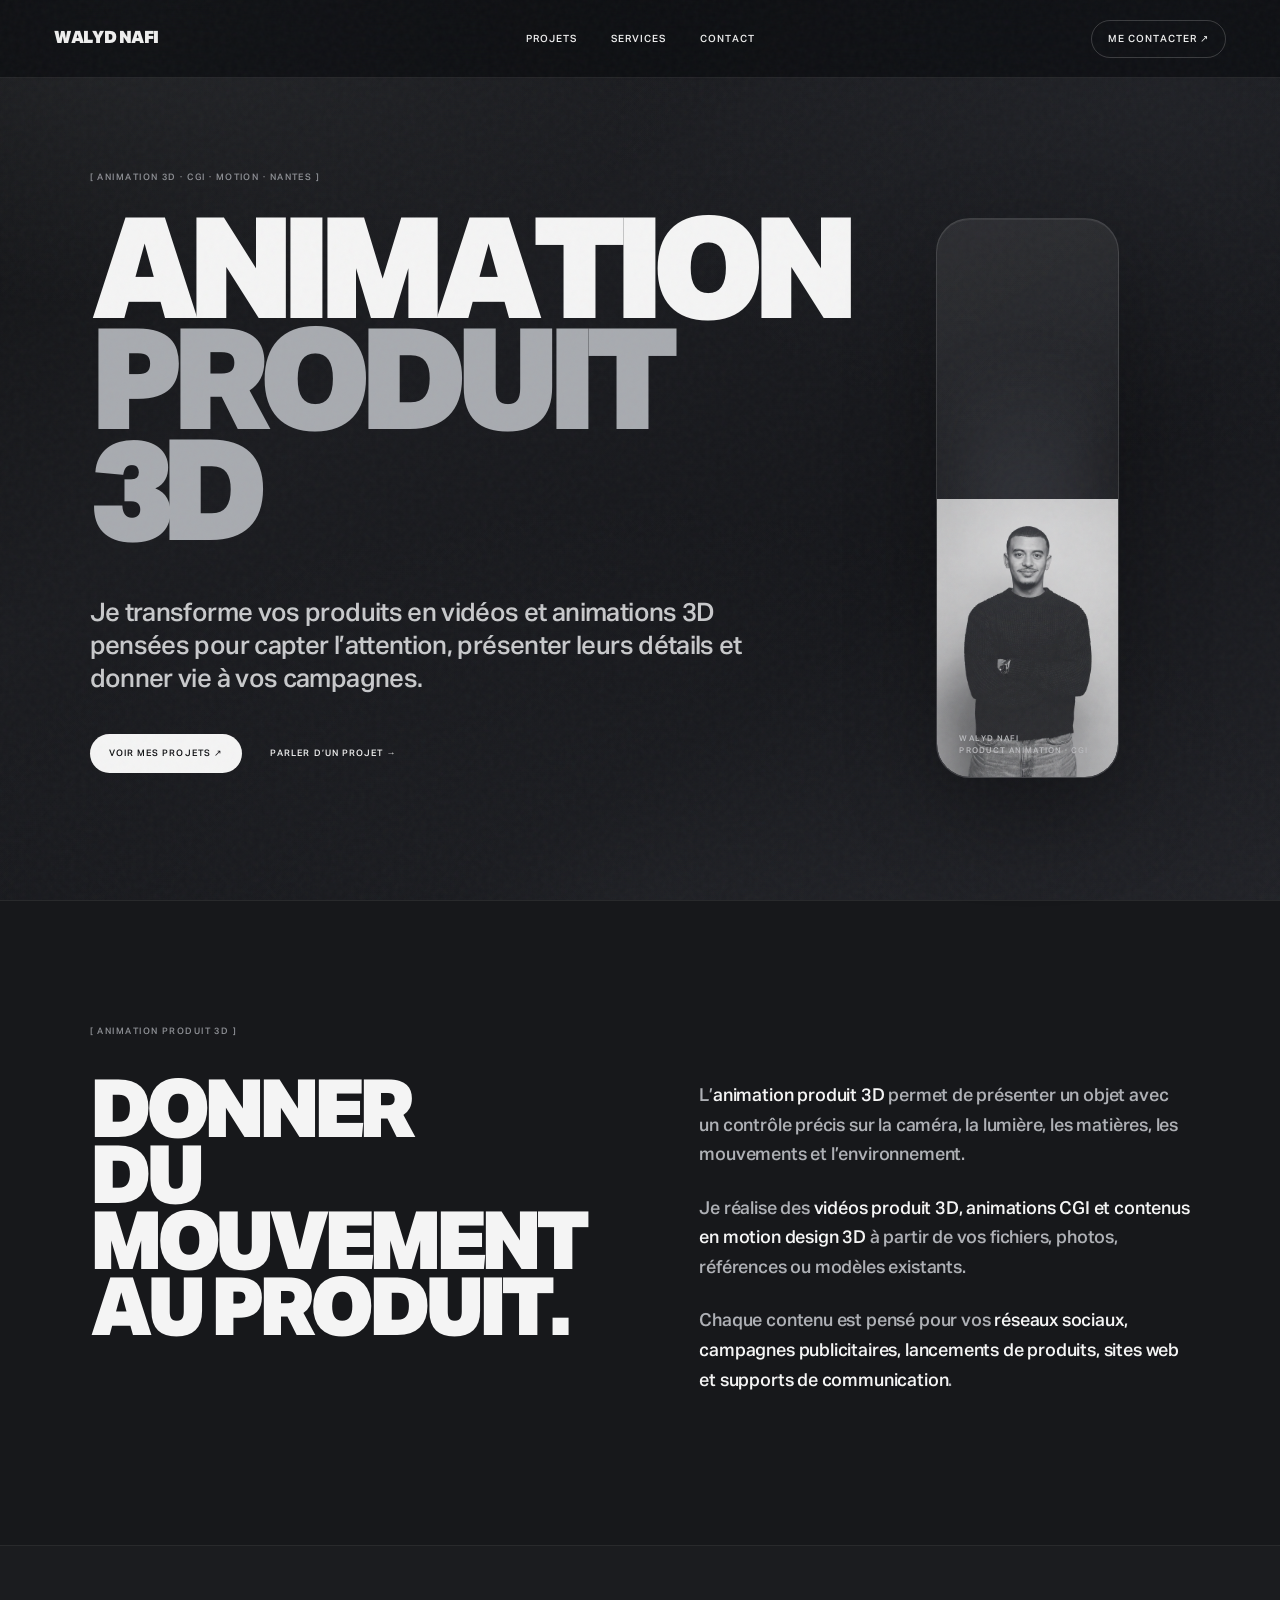
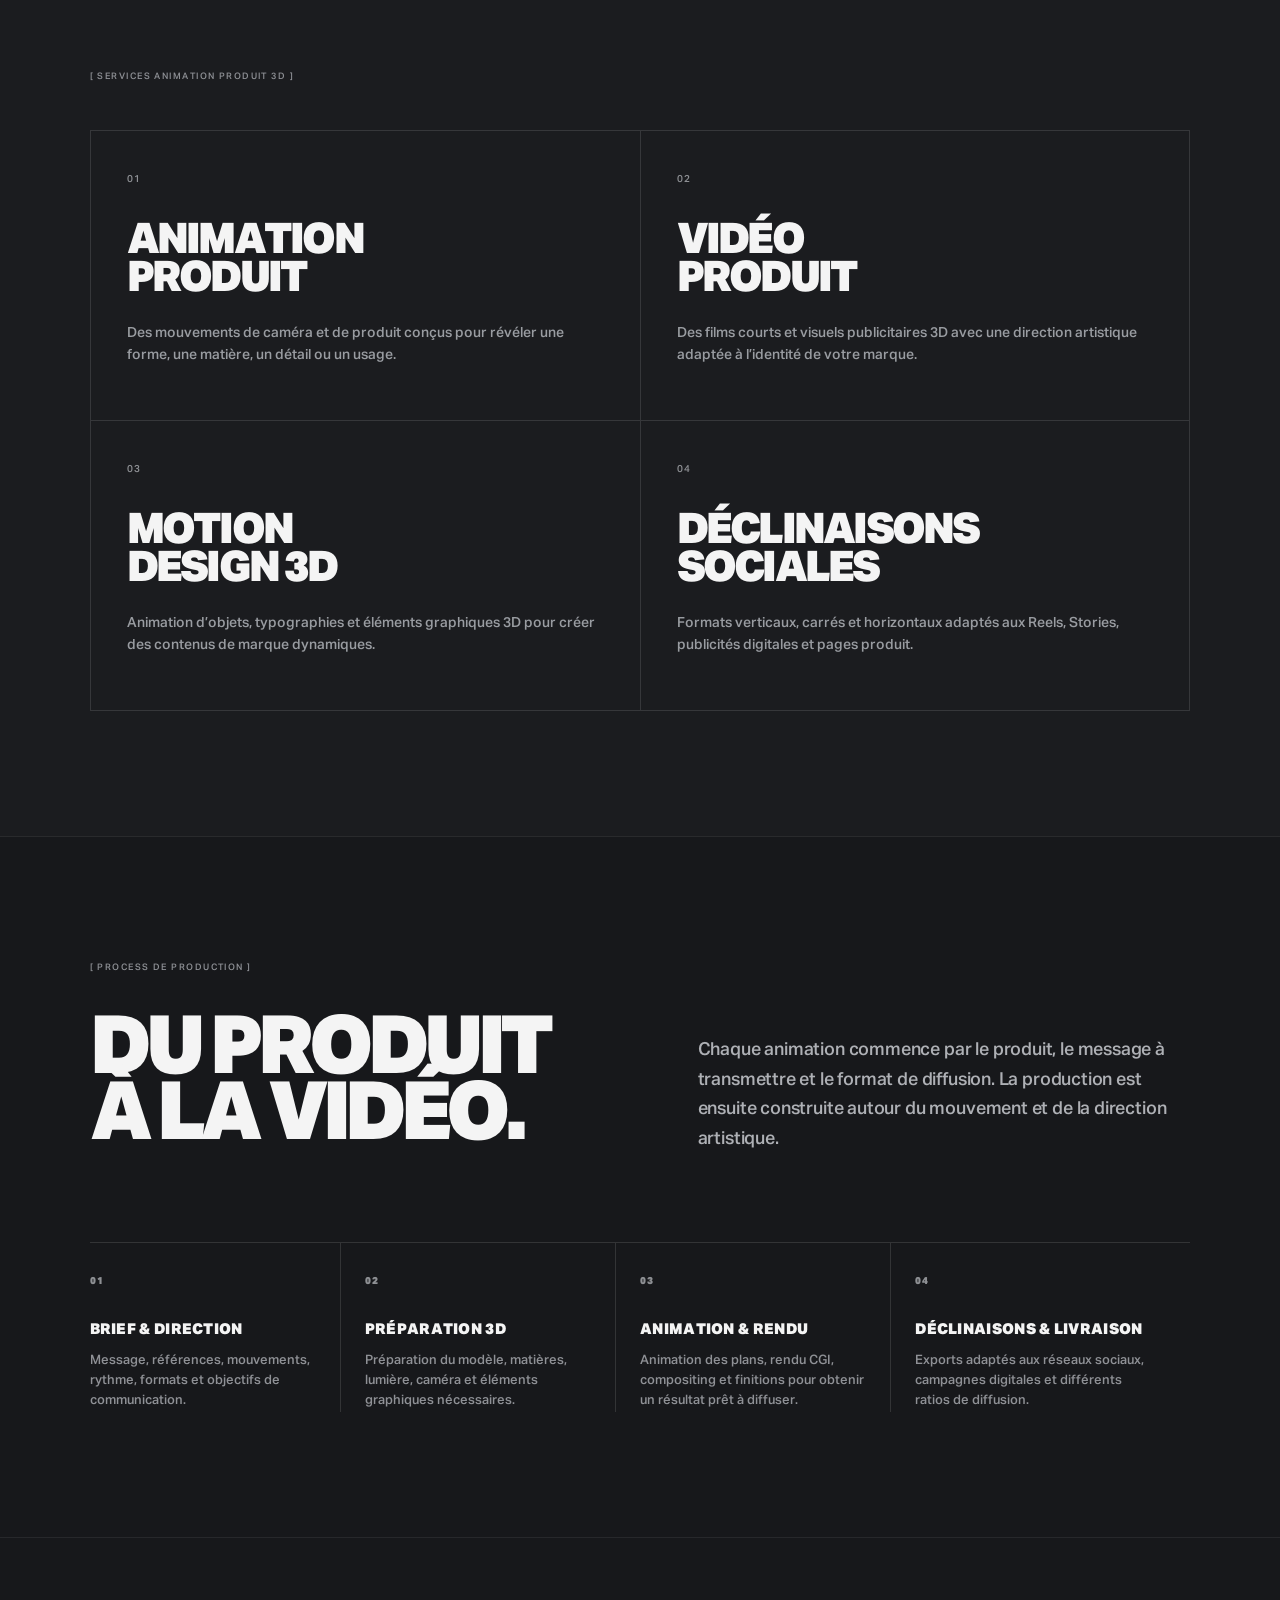
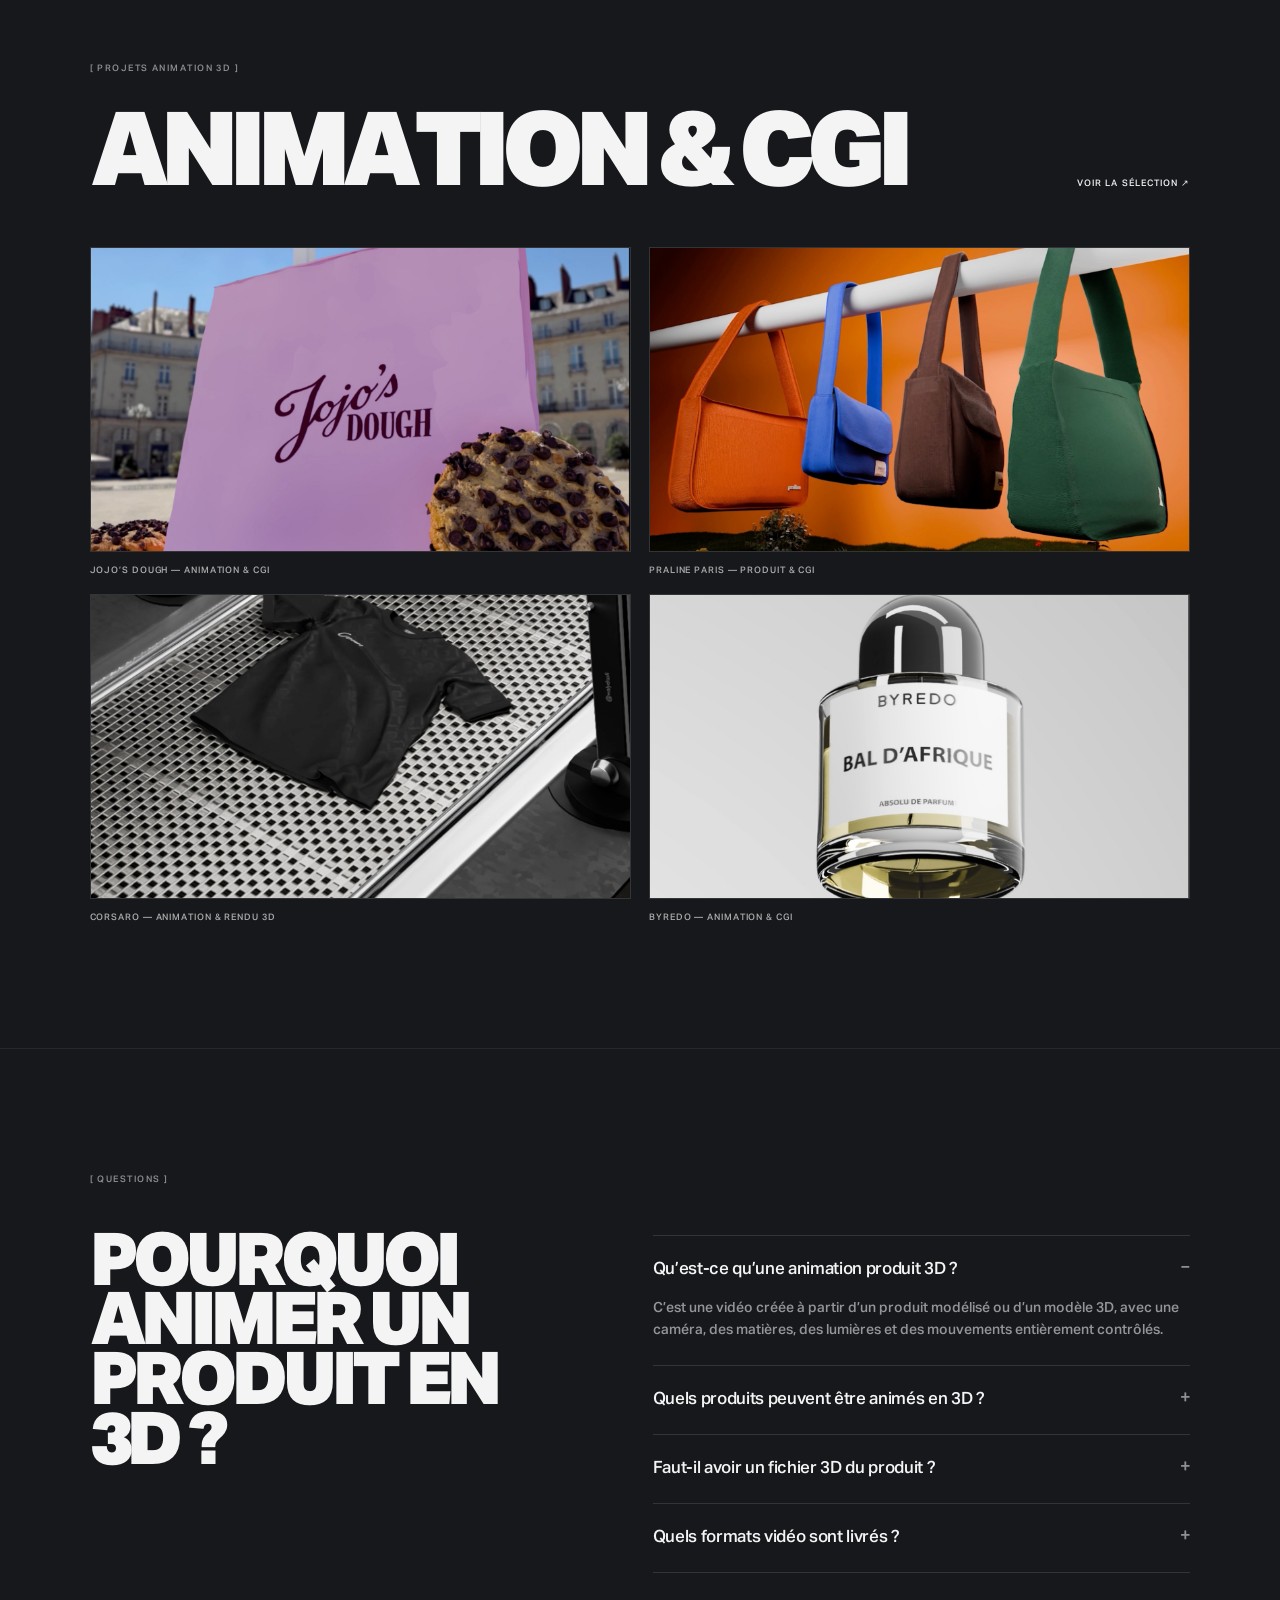
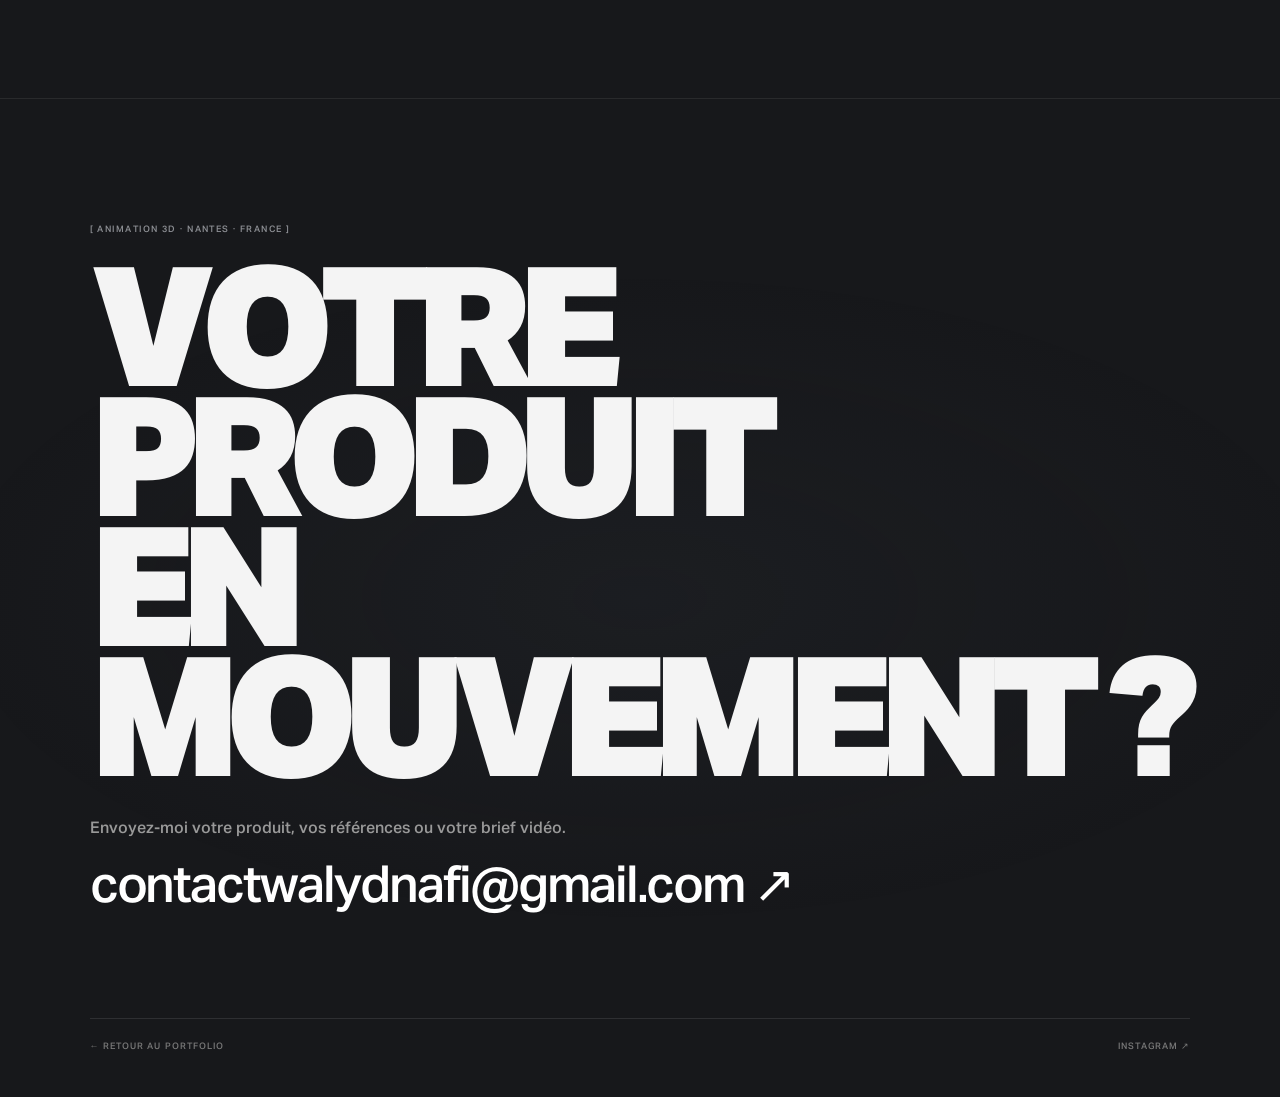
==== commit e80b2418: "Add files via upload" ====
--- a/animation-3d-produit/index.html
+++ b/animation-3d-produit/index.html
@@ -100,7 +100,7 @@
     <details><summary>Quels formats vidéo sont livrés ?</summary><p>Les exports sont définis selon les usages : vertical 9:16, carré 1:1, horizontal 16:9 ou autres formats nécessaires à vos campagnes et supports.</p></details>
   </div></div>
 </section>
-<section class="seo-contact"><div class="seo-label">[ ANIMATION 3D · NANTES · FRANCE ]</div><h2>VOTRE PRODUIT<br>EN MOUVEMENT ?</h2><p>Envoyez-moi votre produit, vos références ou votre brief vidéo.</p><a href="mailto:nafiwalydpro@gmail.com">nafiwalydpro@gmail.com ↗</a><div class="seo-contact-bottom"><a href="../index.html">← RETOUR AU PORTFOLIO</a><a href="https://www.instagram.com/walydnafi/" target="_blank" rel="noopener noreferrer">INSTAGRAM ↗</a></div></section>
+<section class="seo-contact"><div class="seo-label">[ ANIMATION 3D · NANTES · FRANCE ]</div><h2>VOTRE PRODUIT<br>EN MOUVEMENT ?</h2><p>Envoyez-moi votre produit, vos références ou votre brief vidéo.</p><a href="mailto:contactwalydnafi@gmail.com">contactwalydnafi@gmail.com ↗</a><div class="seo-contact-bottom"><a href="../index.html">← RETOUR AU PORTFOLIO</a><a href="https://www.instagram.com/walydnafi/" target="_blank" rel="noopener noreferrer">INSTAGRAM ↗</a></div></section>
 </main>
 <script src="../script.js"></script>
 </body>
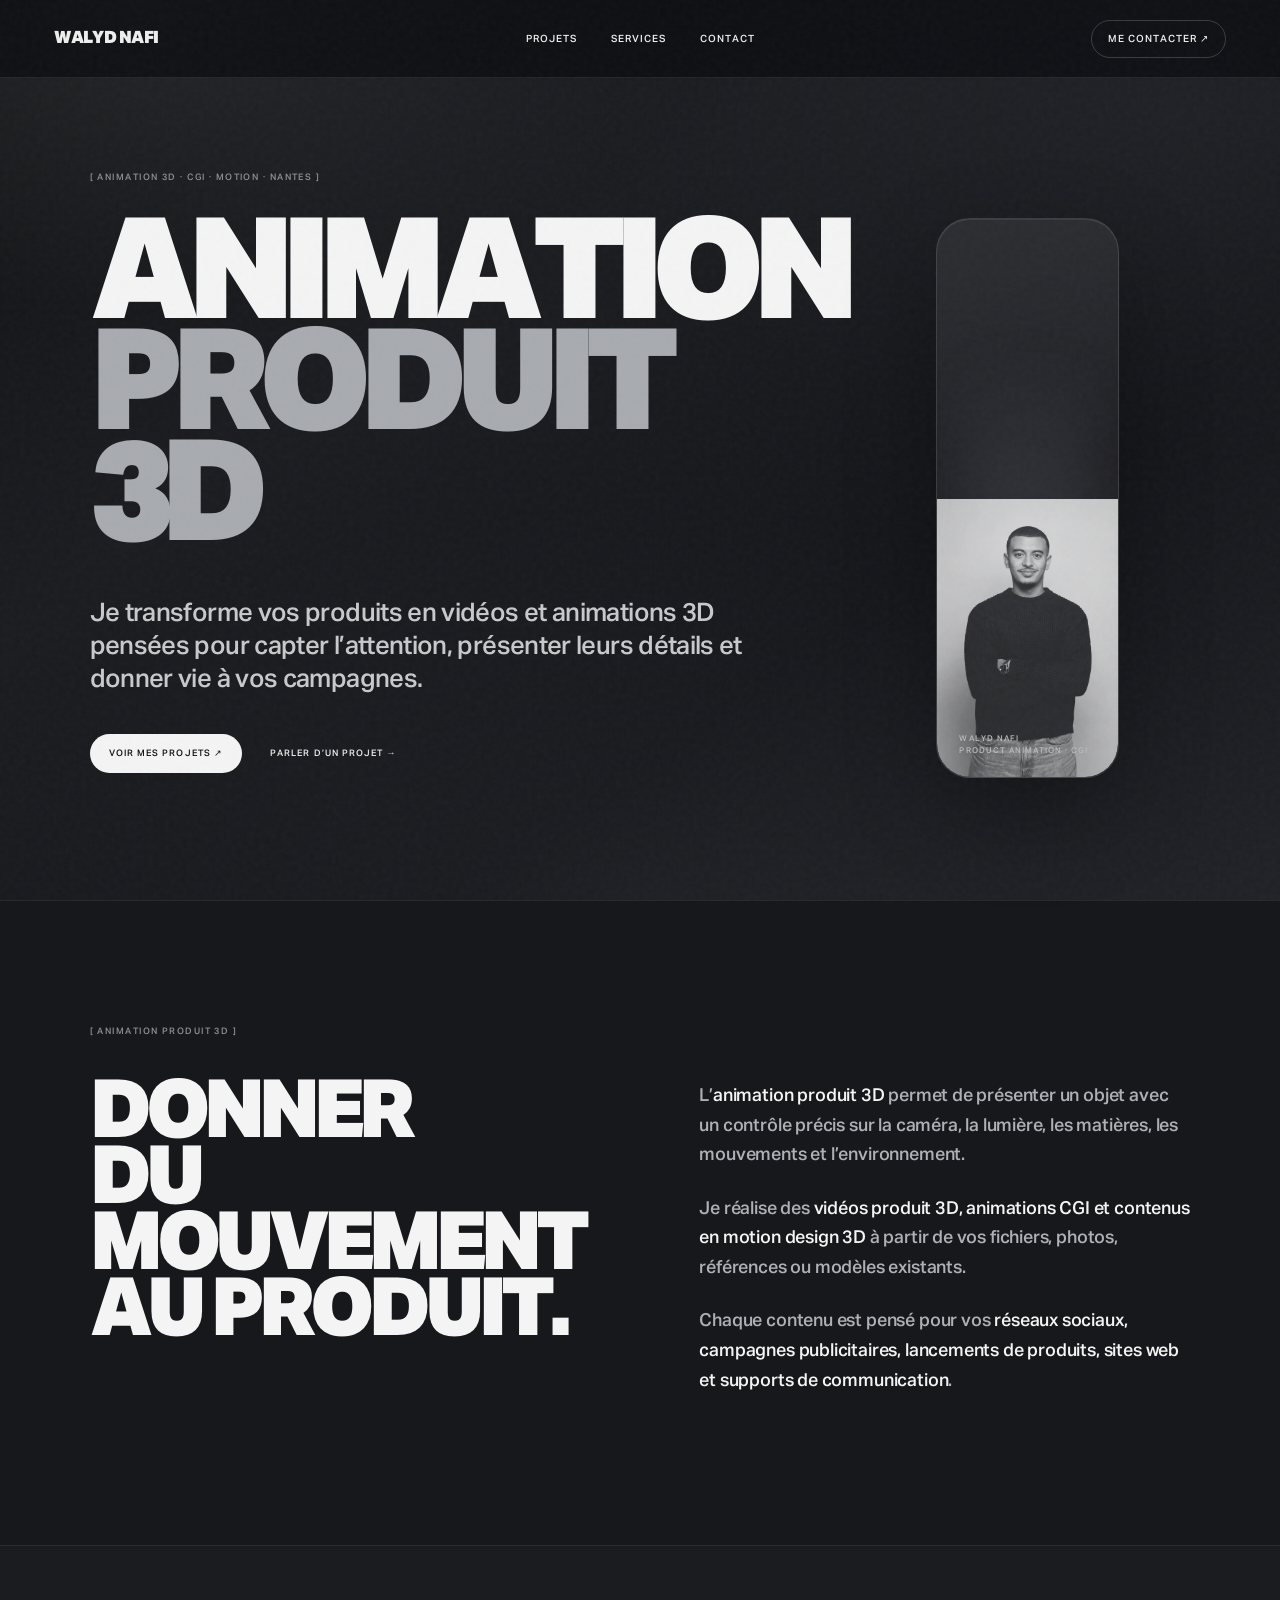
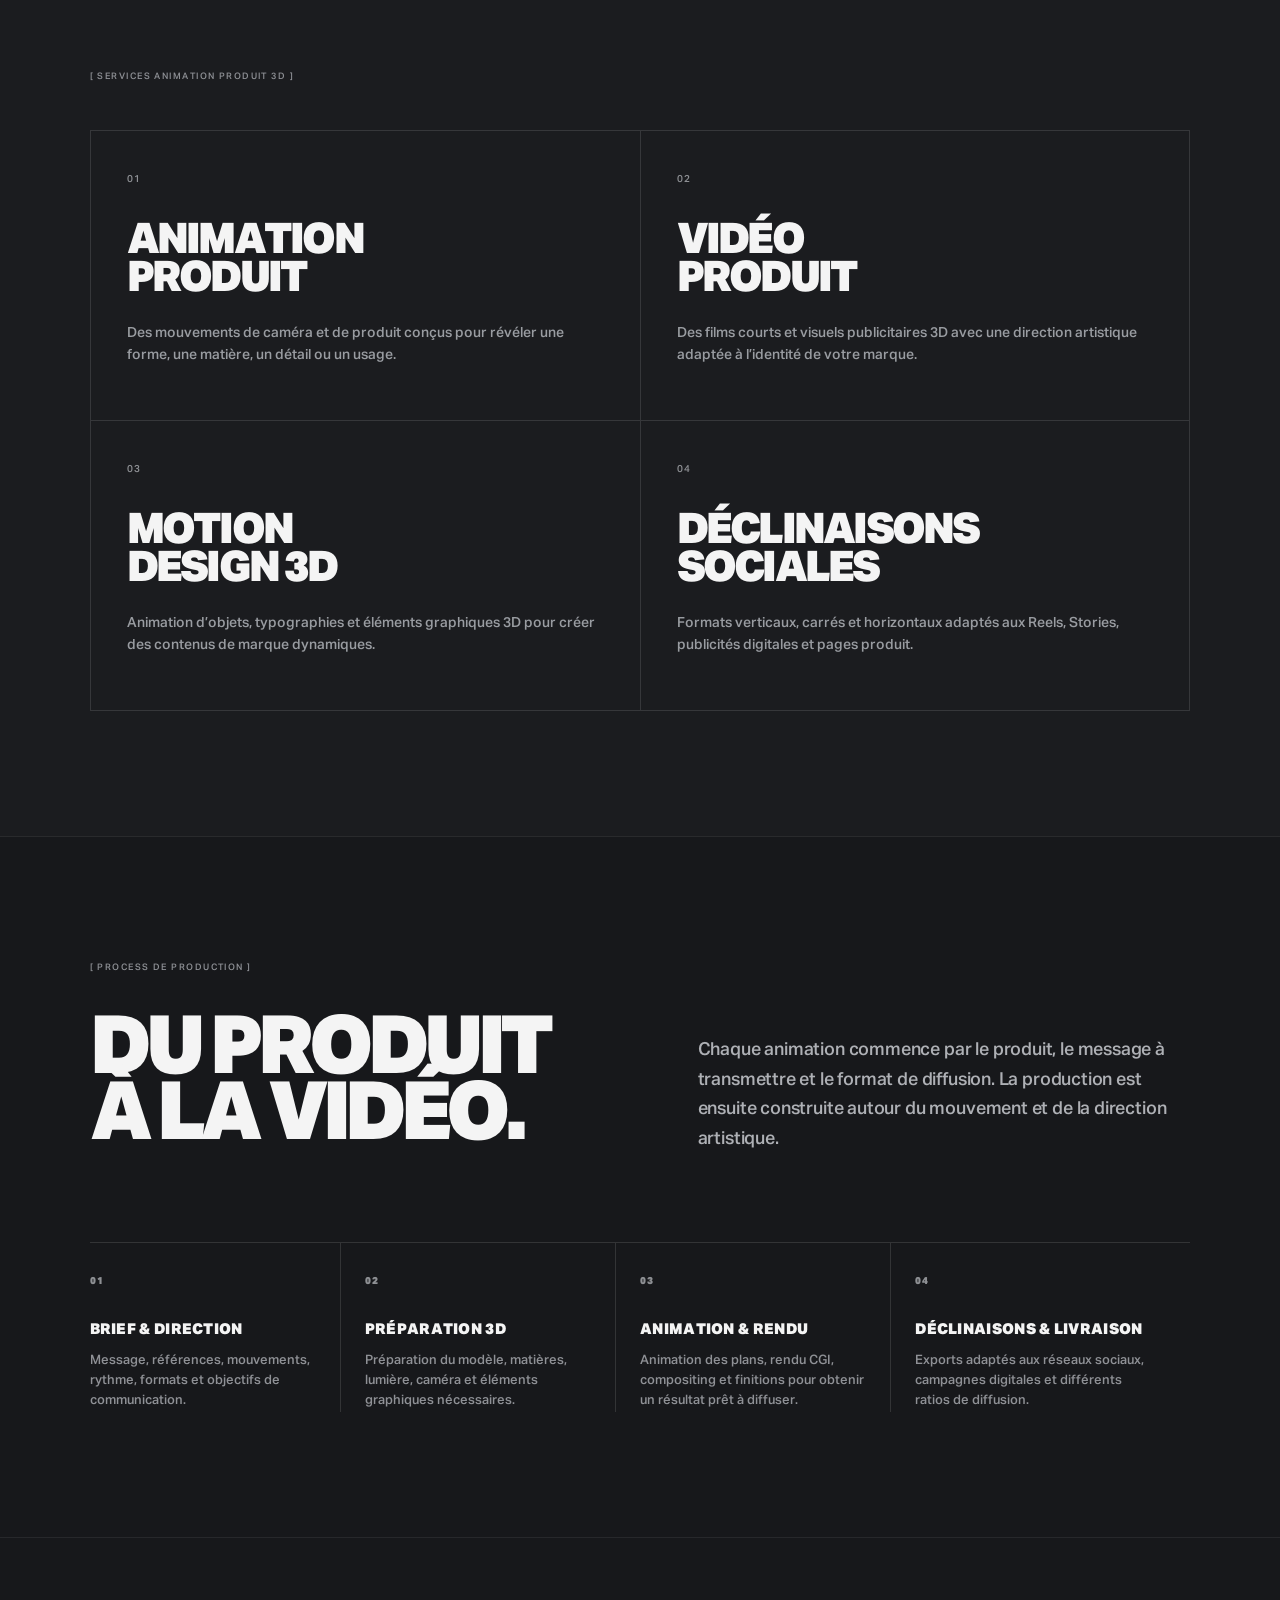
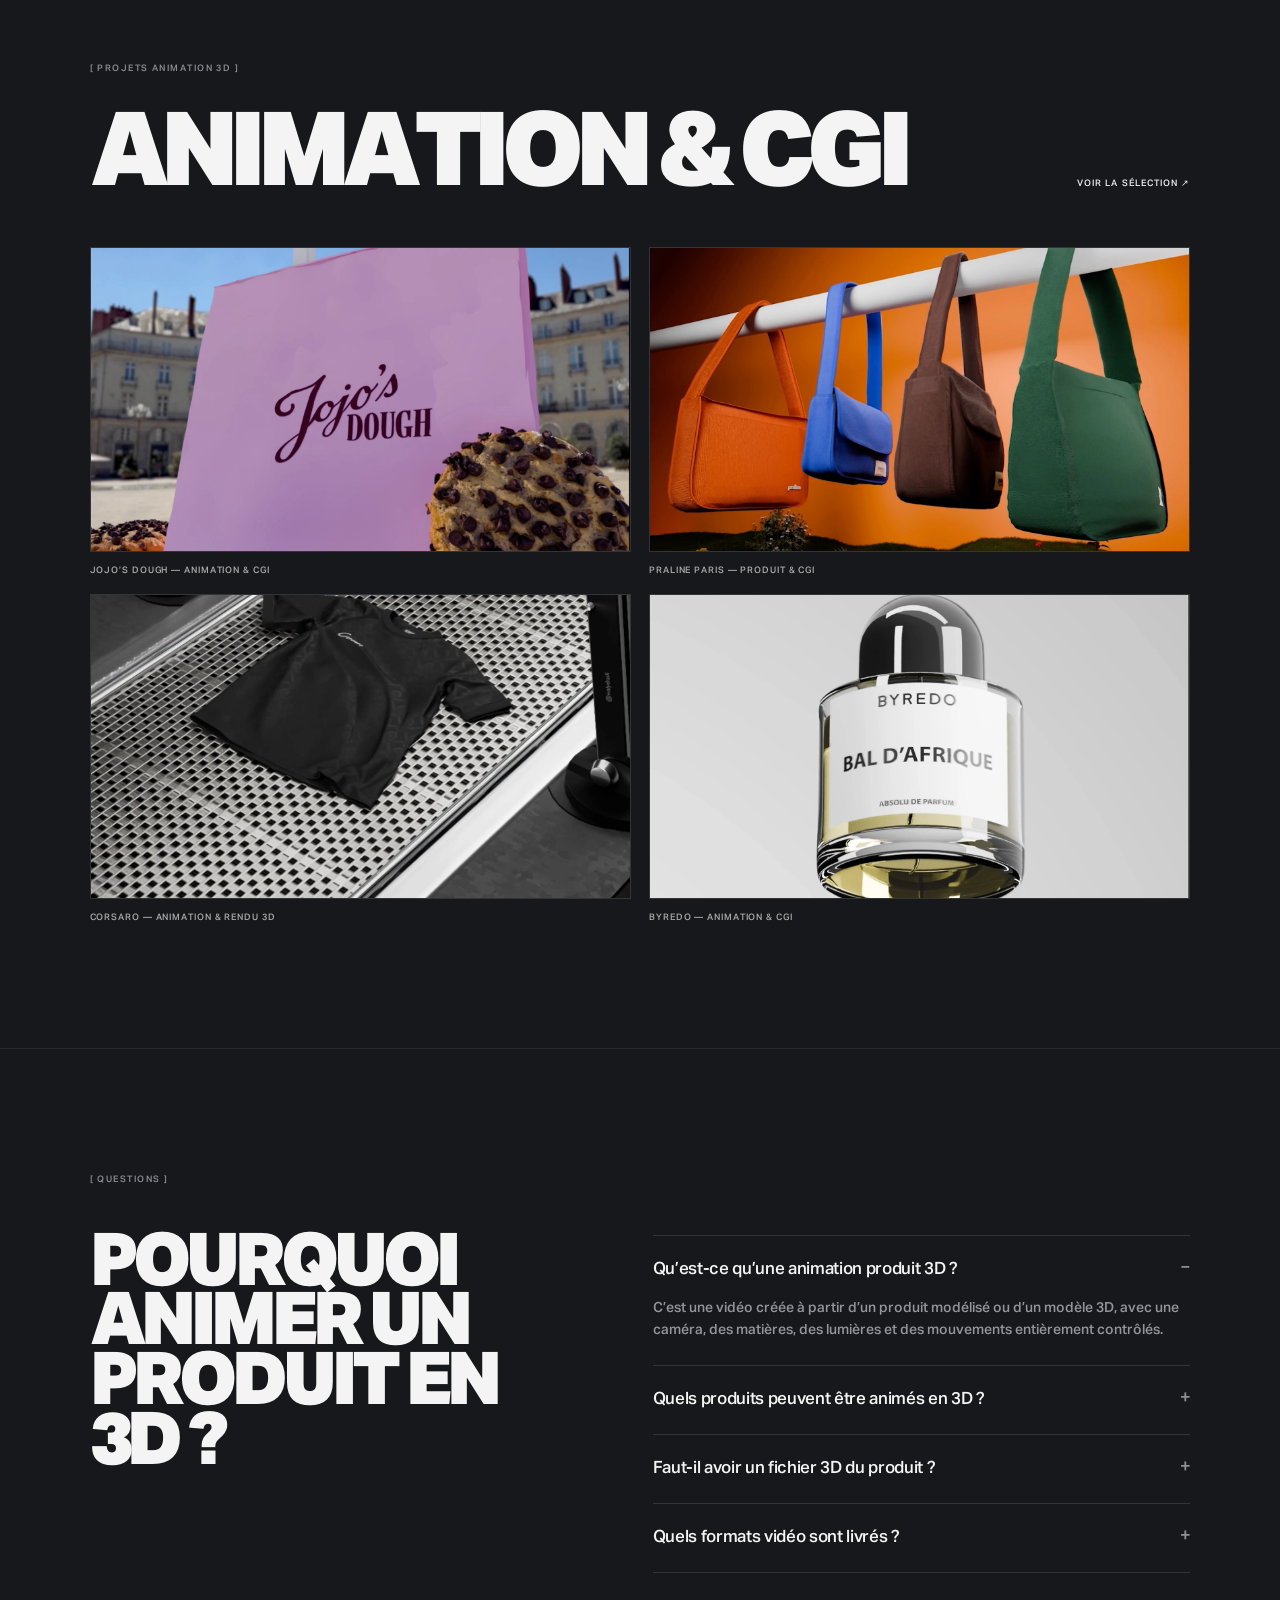
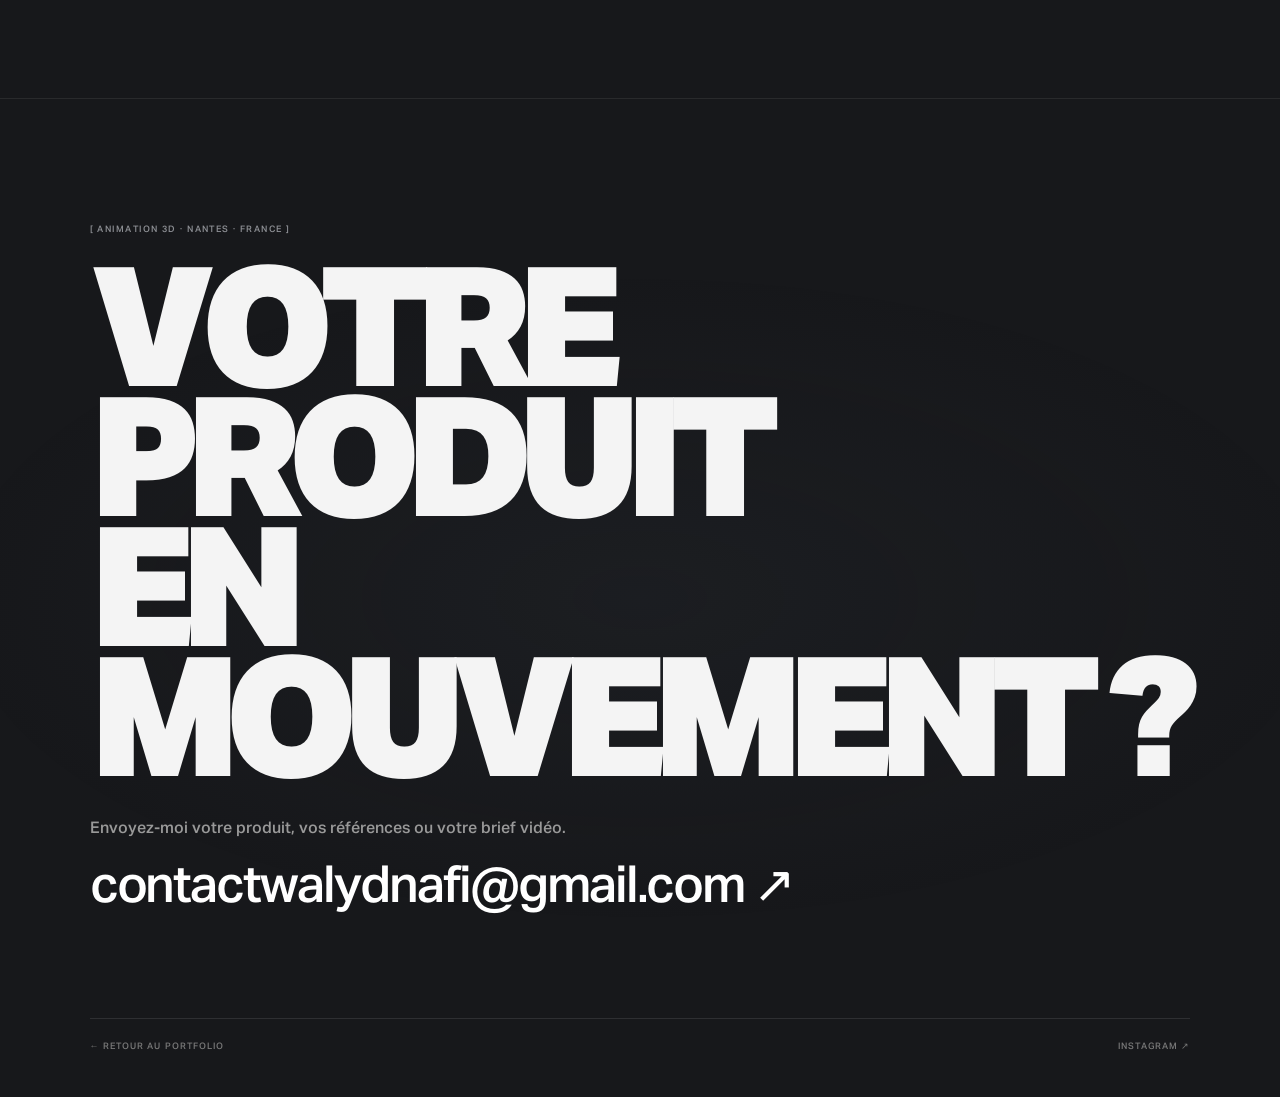
==== commit cbae2f90: "Add files via upload" ====
--- a/animation-3d-produit/index.html
+++ b/animation-3d-produit/index.html
@@ -15,11 +15,11 @@
 <meta property="og:title" content="Animation produit 3D freelance | Walyd Nafi">
 <meta property="og:description" content="Animation produit 3D, vidéo CGI, motion design 3D et contenus publicitaires pour marques et agences.">
 <meta property="og:url" content="https://walydnafi.fr/animation-3d-produit/">
-<meta property="og:image" content="https://walydnafi.fr/assets/jojos-dough-16x9.jpg">
+<meta property="og:image" content="https://walydnafi.fr/assets/jojos-dough-16x9.webp">
 <meta name="twitter:card" content="summary_large_image">
 <meta name="twitter:title" content="Animation produit 3D freelance | Walyd Nafi">
 <meta name="twitter:description" content="Création d'animations produit 3D, vidéos CGI et contenus motion design pour les marques.">
-<meta name="twitter:image" content="https://walydnafi.fr/assets/jojos-dough-16x9.jpg">
+<meta name="twitter:image" content="https://walydnafi.fr/assets/jojos-dough-16x9.webp">
 <link rel="stylesheet" href="../style.css">
 <script type="application/ld+json">
 {
@@ -27,7 +27,7 @@
   "@graph":[
     {"@type":"WebPage","@id":"https://walydnafi.fr/animation-3d-produit/#webpage","url":"https://walydnafi.fr/animation-3d-produit/","name":"Animation produit 3D freelance | Walyd Nafi","description":"Animation produit 3D, vidéo CGI, motion design 3D et contenus publicitaires pour marques et agences.","inLanguage":"fr-FR","isPartOf":{"@id":"https://walydnafi.fr/#website"},"about":{"@id":"https://walydnafi.fr/animation-3d-produit/#service"}},
     {"@type":"Service","@id":"https://walydnafi.fr/animation-3d-produit/#service","name":"Animation produit 3D","serviceType":"Animation produit 3D","description":"Création d'animations produit 3D, vidéos CGI et contenus motion design pour marques, agences et campagnes publicitaires.","provider":{"@id":"https://walydnafi.fr/#person"},"areaServed":[{"@type":"City","name":"Nantes"},{"@type":"Country","name":"France"}]},
-    {"@type":"Person","@id":"https://walydnafi.fr/#person","name":"Walyd Nafi","url":"https://walydnafi.fr/","image":"https://walydnafi.fr/assets/walyd-about.png","jobTitle":"Artiste 3D & Creative Director","sameAs":["https://www.instagram.com/walydnafi/"],"homeLocation":{"@type":"City","name":"Nantes"}},
+    {"@type":"Person","@id":"https://walydnafi.fr/#person","name":"Walyd Nafi","url":"https://walydnafi.fr/","image":"https://walydnafi.fr/assets/walyd-about.webp","jobTitle":"Artiste 3D & Creative Director","sameAs":["https://www.instagram.com/walydnafi/"],"homeLocation":{"@type":"City","name":"Nantes"}},
     {"@type":"BreadcrumbList","itemListElement":[{"@type":"ListItem","position":1,"name":"Accueil","item":"https://walydnafi.fr/"},{"@type":"ListItem","position":2,"name":"Animation produit 3D","item":"https://walydnafi.fr/animation-3d-produit/"}]}
   ]
 }
@@ -51,7 +51,7 @@
       <p class="seo-lead">Je transforme vos produits en vidéos et animations 3D pensées pour capter l’attention, présenter leurs détails et donner vie à vos campagnes.</p>
       <div class="seo-actions"><a class="seo-pill seo-pill-light" href="../index.html#projects">VOIR MES PROJETS ↗</a><a class="seo-text-link" href="../index.html#contact">PARLER D’UN PROJET →</a></div>
     </div>
-    <div class="seo-portrait-card"><img src="../assets/walyd-about.png" alt="Walyd Nafi, artiste 3D spécialisé en animation produit 3D" width="900" height="1100"><div class="seo-portrait-label">WALYD NAFI<br>PRODUCT ANIMATION · CGI</div></div>
+    <div class="seo-portrait-card"><img src="../assets/walyd-about.webp" alt="Walyd Nafi, artiste 3D spécialisé en animation produit 3D" width="900" height="1100"><div class="seo-portrait-label">WALYD NAFI<br>PRODUCT ANIMATION · CGI</div></div>
   </div>
 </section>
 <section class="seo-section seo-intro">
@@ -85,10 +85,10 @@
   <div class="seo-label">[ PROJETS ANIMATION 3D ]</div>
   <div class="seo-work-head"><h2>ANIMATION &amp; CGI</h2><a href="../index.html#projects">VOIR LA SÉLECTION ↗</a></div>
   <div class="seo-project-grid">
-    <a href="../projects/jojos-dough.html"><img src="../assets/jojos-dough-16x9.jpg" alt="Animation produit 3D Jojo’s Dough"><span>JOJO’S DOUGH — ANIMATION &amp; CGI</span></a>
-    <a href="../projects/praline-paris.html"><img src="../assets/praline-16x9.jpg" alt="Animation produit 3D Praline Paris"><span>PRALINE PARIS — PRODUIT &amp; CGI</span></a>
-    <a href="../projects/corsaro.html"><img src="../assets/corsaro-16x9.jpg" alt="Animation produit 3D Corsaro"><span>CORSARO — ANIMATION &amp; RENDU 3D</span></a>
-    <a href="../projects/byredo.html"><img src="../assets/byredo-16x9.jpg" alt="Animation produit 3D Byredo"><span>BYREDO — ANIMATION &amp; CGI</span></a>
+    <a href="../projects/jojos-dough.html"><img src="../assets/jojos-dough-16x9.webp" alt="Animation produit 3D Jojo’s Dough"><span>JOJO’S DOUGH — ANIMATION &amp; CGI</span></a>
+    <a href="../projects/praline-paris.html"><img src="../assets/praline-16x9.webp" alt="Animation produit 3D Praline Paris"><span>PRALINE PARIS — PRODUIT &amp; CGI</span></a>
+    <a href="../projects/corsaro.html"><img src="../assets/corsaro-16x9.webp" alt="Animation produit 3D Corsaro"><span>CORSARO — ANIMATION &amp; RENDU 3D</span></a>
+    <a href="../projects/byredo.html"><img src="../assets/byredo-16x9.webp" alt="Animation produit 3D Byredo"><span>BYREDO — ANIMATION &amp; CGI</span></a>
   </div>
 </section>
 <section class="seo-section seo-faq">
--- a/style.css
+++ b/style.css
@@ -1,7 +1,7 @@
 @font-face{font-family:Aktiv;src:url('fonts/AktivGrotesk-Hairline.otf') format('opentype');font-weight:100;font-style:normal;font-display:swap}
 @font-face{font-family:Aktiv;src:url('fonts/AktivGrotesk-Medium.otf') format('opentype');font-weight:500;font-style:normal;font-display:swap}
 @font-face{font-family:Aktiv;src:url('fonts/AktivGrotesk-Black.otf') format('opentype');font-weight:900;font-style:normal;font-display:swap}
-*{box-sizing:border-box}html{scroll-behavior:smooth}body{margin:0;color:#f4f4f4;font-family:Aktiv,Arial,sans-serif;font-weight:500;overflow-x:hidden;background:#17181b;}.noise{position:fixed;inset:0;pointer-events:none;opacity:.04;z-index:50;background-image:url("data:image/svg+xml,%3Csvg viewBox='0 0 180 180' xmlns='http://www.w3.org/2000/svg'%3E%3Cfilter id='n'%3E%3CfeTurbulence type='fractalNoise' baseFrequency='.9' numOctaves='3' stitchTiles='stitch'/%3E%3C/filter%3E%3Crect width='100%25' height='100%25' filter='url(%23n)' opacity='.8'/%3E%3C/svg%3E")}.nav{height:78px;display:grid;grid-template-columns:1fr auto 1fr;align-items:center;padding:0 4vw;border-bottom:1px solid rgba(255,255,255,.10);position:fixed;top:0;left:0;right:0;z-index:20;background:rgba(8,10,13,.58);backdrop-filter:blur(24px)}.nav-name{font-weight:900;letter-spacing:-.045em;font-size:17px}.nav-links{display:flex;gap:38px}.nav-links a,.nav-cta{color:#eee;text-decoration:none;font-size:10px;font-weight:500;letter-spacing:.06em}.nav-cta{justify-self:end;border:1px solid rgba(255,255,255,.22);border-radius:999px;padding:12px 17px;background:rgba(255,255,255,.035)}.nav-cta span,.pill span{margin-left:12px}.hero{min-height:100vh;position:relative;padding:145px 7vw 50px;overflow:hidden;border-bottom:1px solid rgba(255,255,255,.09);background:radial-gradient(ellipse 80% 70% at 50% 45%,rgba(58,66,76,.18) 0%,rgba(15,18,22,.10) 38%,rgba(4,5,7,.40) 78%),radial-gradient(circle at 75% 20%,rgba(112,121,132,.13),transparent 28%),linear-gradient(135deg,rgba(28,34,41,.55),rgba(4,6,8,.78) 58%,rgba(2,3,5,.96));}.hero:after{content:"";position:absolute;inset:0;pointer-events:none;background:linear-gradient(180deg,rgba(255,255,255,.025),transparent 20%,transparent 75%,rgba(0,0,0,.32));mix-blend-mode:screen}.hero-role{position:absolute;top:108px;left:7vw;font-size:11px;letter-spacing:.12em;color:#b8b8b8;z-index:4}.hero-topline{position:absolute;top:103px;right:7vw;font-size:12px;letter-spacing:.04em;text-align:right;z-index:4}.hero-topline a{color:#fff;text-decoration:none;font-weight:900;letter-spacing:.02em}.hero-topline a:hover{text-decoration:underline;text-underline-offset:4px}.hero-title{font-size:clamp(100px,18vw,270px);font-weight:900;line-height:.78;letter-spacing:-.095em;margin-top:58px;position:relative;z-index:2}.hero-title span{color:#d4d8dc}.hero-copy{position:absolute;right:11vw;top:49%;font-size:12px;line-height:1.7;font-weight:500;color:#e0e0e0;z-index:4;text-shadow:0 1px 16px rgba(0,0,0,.45)}.pill{display:inline-flex;align-items:center;text-decoration:none;color:#fff;border:1px solid rgba(255,255,255,.34);border-radius:999px;padding:15px 21px;font-size:10px;font-weight:500;letter-spacing:.04em;background:linear-gradient(115deg,rgba(255,255,255,.15),rgba(255,255,255,.035) 48%,rgba(255,255,255,.10));box-shadow:inset 0 1px 0 rgba(255,255,255,.25),0 12px 45px rgba(0,0,0,.28);backdrop-filter:blur(16px)}.hero>.pill{position:absolute;right:11vw;top:61%;z-index:4}.hero-scroll{position:absolute;bottom:35px;left:7vw;font-size:9px;letter-spacing:.15em;color:#8a8f95;z-index:4}.hero-scroll span{color:#fff;margin-left:12px}.clients{padding:55px 7vw;border-bottom:1px solid rgba(255,255,255,.08);background:transparent}.section-label{font-size:9px;letter-spacing:.18em;color:#8b9096;margin-bottom:30px}.client-row{display:grid;grid-template-columns:repeat(6,1fr);gap:25px;align-items:center}.client-row span{font-size:12px;color:#fff;text-align:center;font-weight:900;letter-spacing:-.035em;text-transform:uppercase}.projects{padding:120px 5vw 140px;color:#f4f4f4;background:radial-gradient(ellipse 90% 50% at 50% 5%,rgba(57,65,74,.10),transparent 70%)}.projects-head{display:flex;justify-content:space-between;align-items:flex-end;gap:40px;margin-bottom:75px}.projects .section-label{color:#777}.projects-head h2{font-size:clamp(65px,10vw,145px);font-weight:900;line-height:.79;letter-spacing:-.085em;margin:0}.projects-head p{max-width:320px;font-size:12px;line-height:1.7;color:#8e8e8e}.project-stack{display:flex;flex-direction:column;gap:0;padding-bottom:25px}.project-card{position:sticky;min-height:190px;margin-bottom:-35px;border:1px solid rgba(255,255,255,.28);border-radius:30px;display:grid;grid-template-columns:130px 1fr;align-items:center;gap:28px;padding:28px 34px;background:linear-gradient(120deg,rgba(255,255,255,.14),rgba(90,98,108,.09) 45%,rgba(0,0,0,.30));box-shadow:inset 0 1px 0 rgba(255,255,255,.3),inset 0 -1px 0 rgba(0,0,0,.5),0 18px 45px rgba(0,0,0,.26);backdrop-filter:blur(24px) saturate(115%);-webkit-backdrop-filter:blur(24px) saturate(115%);overflow:hidden;transition:transform .5s ease,border-color .4s ease,background .4s ease}.project-card:before{content:"";position:absolute;inset:-25%;background:radial-gradient(circle at 70% 10%,rgba(255,255,255,.18),transparent 24%),radial-gradient(circle at 20% 80%,rgba(255,255,255,.08),transparent 25%);pointer-events:none;filter:blur(18px)}.project-card:nth-child(1){top:105px;z-index:1;transform:rotate(-1deg)}.project-card:nth-child(2){top:140px;z-index:2;transform:rotate(.6deg)}.project-card:nth-child(3){top:175px;z-index:3;transform:rotate(-.4deg)}.project-card:nth-child(4){top:210px;z-index:4;transform:rotate(.65deg)}.project-card:nth-child(5){top:245px;z-index:5;transform:rotate(-.3deg)}.project-card:hover{transform:translateY(-10px) rotate(0deg);border-color:rgba(255,255,255,.55);background:linear-gradient(120deg,rgba(255,255,255,.19),rgba(110,118,128,.11) 45%,rgba(0,0,0,.34))}.p-meta{display:flex;align-items:center;gap:18px;position:relative;z-index:2}.p-meta b{font-size:43px;font-weight:100;color:#aaa;letter-spacing:-.05em}.p-meta span{font-size:8px;letter-spacing:.12em;color:#999;border-left:1px solid #555;padding-left:18px}.project-card h3{position:relative;z-index:2;font-size:clamp(32px,5.4vw,78px);font-weight:900;letter-spacing:-.065em;margin:0}.arrow{position:relative;z-index:2;width:48px;height:48px;border:1px solid rgba(255,255,255,.4);border-radius:50%;display:grid;place-items:center;font-size:19px;transition:.35s}.project-card:hover .arrow{transform:rotate(45deg);background:#fff;color:#050505}.about{padding:120px 7vw;background:#ecece7;color:#080808}.about .section-label{color:#666}.about-grid{display:grid;grid-template-columns:1fr 1fr;gap:8vw;align-items:center}.about-visual{height:600px;border-radius:34px;background:#cfcfcb;border:1px solid rgba(255,255,255,.5);position:relative;overflow:hidden;display:flex;align-items:center;justify-content:center;box-shadow:inset 0 1px 0 rgba(255,255,255,.65),0 20px 60px rgba(0,0,0,.12)}.about-visual img{width:100%;height:100%;object-fit:cover;object-position:center top;display:block;filter:grayscale(1);transform:scale(1.01)}.about-caption{position:absolute;bottom:28px;left:30px;font-size:9px;line-height:1.5;letter-spacing:.12em;color:#aaa}.bigword{font-size:clamp(75px,12vw,170px);font-weight:900;line-height:.78;letter-spacing:-.09em;margin-bottom:55px}.about-text p{max-width:460px;color:#555;font-size:14px;line-height:1.8}.about-text strong{color:#080808}.light{margin-top:25px;color:#080808;border-color:#999;background:rgba(255,255,255,.35)}.services{padding:120px 7vw;background:transparent;color:#f4f4f4}.service-list>div{display:grid;grid-template-columns:60px 1.2fr 1fr;gap:30px;align-items:center;border-top:1px solid rgba(255,255,255,.16);padding:30px 0}.service-list>div:last-child{border-bottom:1px solid rgba(255,255,255,.16)}.service-list span{font-size:13px;color:#777}.service-list h3{font-size:clamp(28px,4vw,60px);font-weight:900;letter-spacing:-.06em;margin:0}.service-list p{font-size:12px;line-height:1.7;color:#777;max-width:350px}.contact{min-height:85vh;padding:120px 7vw 50px;display:flex;flex-direction:column;justify-content:center;position:relative;background:radial-gradient(ellipse 75% 45% at 50% 50%,rgba(57,65,74,.14),transparent 72%)}.contact-title{font-size:clamp(75px,14vw,200px);font-weight:900;line-height:.78;letter-spacing:-.09em}.contact>p{color:#999;margin-top:40px}.contact-mail{font-size:clamp(25px,4vw,55px);color:#fff;text-decoration:none;margin-top:20px;letter-spacing:-.04em}.contact-bottom{margin-top:auto;display:flex;justify-content:space-between;align-items:center;font-size:9px;letter-spacing:.12em;color:#777;padding-top:100px}.instagram-link{display:inline-flex;align-items:center;gap:9px;color:#777;text-decoration:none}.instagram-link:hover{color:#fff}.instagram-icon{width:18px;height:18px;border:1px solid currentColor;border-radius:5px;display:grid;place-items:center;font-size:13px;line-height:1}@media(max-width:800px){body{background-attachment:scroll}.hero{padding:110px 6vw 40px;min-height:780px}.hero-role{top:88px;left:6vw;font-size:9px}.hero-topline{top:86px;right:6vw;font-size:10px}.hero-title{font-size:27vw;margin-top:45px}.hero-copy{right:6vw;top:auto;bottom:190px}.hero>.pill{top:auto;bottom:110px;right:6vw}.hero-scroll{bottom:25px}.client-row{grid-template-columns:repeat(2,1fr);gap:18px}.projects{padding:85px 5vw 110px}.projects-head{display:block}.projects-head p{margin-top:30px}.project-card{grid-template-columns:60px 1fr;gap:12px;min-height:165px;padding:22px 18px;border-radius:24px;margin-bottom:-24px}.project-card:nth-child(1){top:75px}.project-card:nth-child(2){top:105px}.project-card:nth-child(3){top:135px}.project-card:nth-child(4){top:165px}.project-card:nth-child(5){top:195px}.p-meta{gap:10px}.p-meta b{font-size:28px}.p-meta span{font-size:6px;padding-left:10px}.project-card h3{font-size:34px;line-height:.95}.arrow{width:38px;height:38px;font-size:15px}.about{padding:85px 6vw}.about-grid{grid-template-columns:1fr;gap:40px}.about-visual{height:400px}.services{padding:85px 6vw}.service-list>div{grid-template-columns:40px 1fr;gap:10px}.service-list p{grid-column:2}.contact{padding:90px 6vw 40px}.contact-bottom{flex-direction:column;gap:15px}}
+*{box-sizing:border-box}html{scroll-behavior:smooth}body{margin:0;color:#f4f4f4;font-family:Aktiv,Arial,sans-serif;font-weight:500;overflow-x:hidden;background:#17181b;}.noise{position:fixed;inset:0;pointer-events:none;opacity:.04;z-index:50;background-image:url("data:image/svg+xml,%3Csvg viewBox='0 0 180 180' xmlns='http://www.w3.org/2000/svg'%3E%3Cfilter id='n'%3E%3CfeTurbulence type='fractalNoise' baseFrequency='.9' numOctaves='3' stitchTiles='stitch'/%3E%3C/filter%3E%3Crect width='100%25' height='100%25' filter='url(%23n)' opacity='.8'/%3E%3C/svg%3E")}.nav{height:78px;display:grid;grid-template-columns:1fr auto 1fr;align-items:center;padding:0 4vw;border-bottom:1px solid rgba(255,255,255,.10);position:fixed;top:0;left:0;right:0;z-index:20;background:rgba(8,10,13,.58);backdrop-filter:blur(24px)}.nav-name{font-weight:900;letter-spacing:-.045em;font-size:17px}.nav-links{display:flex;gap:38px}.nav-links a,.nav-cta{color:#eee;text-decoration:none;font-size:10px;font-weight:500;letter-spacing:.06em}.nav-cta{justify-self:end;border:1px solid rgba(255,255,255,.22);border-radius:999px;padding:12px 17px;background:rgba(255,255,255,.035)}.nav-cta span,.pill span{margin-left:12px}.nav-cta .nav-arrow{display:inline-block;transform:rotate(0deg);transform-origin:50% 50%;will-change:transform;transition:transform .08s linear}.hero{min-height:100vh;position:relative;padding:145px 7vw 50px;overflow:hidden;border-bottom:1px solid rgba(255,255,255,.09);background:radial-gradient(ellipse 80% 70% at 50% 45%,rgba(58,66,76,.18) 0%,rgba(15,18,22,.10) 38%,rgba(4,5,7,.40) 78%),radial-gradient(circle at 75% 20%,rgba(112,121,132,.13),transparent 28%),linear-gradient(135deg,rgba(28,34,41,.55),rgba(4,6,8,.78) 58%,rgba(2,3,5,.96));}.hero:after{content:"";position:absolute;inset:0;pointer-events:none;background:linear-gradient(180deg,rgba(255,255,255,.025),transparent 20%,transparent 75%,rgba(0,0,0,.32));mix-blend-mode:screen}.hero-role{position:absolute;top:108px;left:7vw;font-size:11px;letter-spacing:.12em;color:#b8b8b8;z-index:4}.hero-topline{position:absolute;top:103px;right:7vw;font-size:12px;letter-spacing:.04em;text-align:right;z-index:4}.hero-topline a{color:#fff;text-decoration:none;font-weight:900;letter-spacing:.02em}.hero-topline a:hover{text-decoration:underline;text-underline-offset:4px}.hero-title{font-size:clamp(100px,18vw,270px);font-weight:900;line-height:.78;letter-spacing:-.095em;margin-top:58px;position:relative;z-index:2}.hero-title span{color:#d4d8dc}.hero-copy{position:absolute;right:11vw;top:49%;font-size:12px;line-height:1.7;font-weight:500;color:#e0e0e0;z-index:4;text-shadow:0 1px 16px rgba(0,0,0,.45)}.pill{display:inline-flex;align-items:center;text-decoration:none;color:#fff;border:1px solid rgba(255,255,255,.34);border-radius:999px;padding:15px 21px;font-size:10px;font-weight:500;letter-spacing:.04em;background:linear-gradient(115deg,rgba(255,255,255,.15),rgba(255,255,255,.035) 48%,rgba(255,255,255,.10));box-shadow:inset 0 1px 0 rgba(255,255,255,.25),0 12px 45px rgba(0,0,0,.28);backdrop-filter:blur(16px)}.hero>.pill{position:absolute;right:11vw;top:61%;z-index:4}.hero-scroll{position:absolute;bottom:35px;left:7vw;font-size:9px;letter-spacing:.15em;color:#8a8f95;z-index:4}.hero-scroll span{color:#fff;margin-left:12px}.clients{padding:55px 7vw;border-bottom:1px solid rgba(255,255,255,.08);background:transparent}.section-label{font-size:9px;letter-spacing:.18em;color:#8b9096;margin-bottom:30px}.client-row{display:grid;grid-template-columns:repeat(6,1fr);gap:25px;align-items:center}.client-row span{font-size:12px;color:#fff;text-align:center;font-weight:900;letter-spacing:-.035em;text-transform:uppercase}.projects{padding:120px 5vw 140px;color:#f4f4f4;background:radial-gradient(ellipse 90% 50% at 50% 5%,rgba(57,65,74,.10),transparent 70%)}.projects-head{display:flex;justify-content:space-between;align-items:flex-end;gap:40px;margin-bottom:75px}.projects .section-label{color:#777}.projects-head h2{font-size:clamp(65px,10vw,145px);font-weight:900;line-height:.79;letter-spacing:-.085em;margin:0}.projects-head p{max-width:320px;font-size:12px;line-height:1.7;color:#8e8e8e}.project-stack{display:flex;flex-direction:column;gap:0;padding-bottom:25px}.project-card{position:sticky;min-height:190px;margin-bottom:-35px;border:1px solid rgba(255,255,255,.28);border-radius:30px;display:grid;grid-template-columns:130px 1fr;align-items:center;gap:28px;padding:28px 34px;background:linear-gradient(120deg,rgba(255,255,255,.14),rgba(90,98,108,.09) 45%,rgba(0,0,0,.30));box-shadow:inset 0 1px 0 rgba(255,255,255,.3),inset 0 -1px 0 rgba(0,0,0,.5),0 18px 45px rgba(0,0,0,.26);backdrop-filter:blur(24px) saturate(115%);-webkit-backdrop-filter:blur(24px) saturate(115%);overflow:hidden;transition:transform .5s ease,border-color .4s ease,background .4s ease}.project-card:before{content:"";position:absolute;inset:-25%;background:radial-gradient(circle at 70% 10%,rgba(255,255,255,.18),transparent 24%),radial-gradient(circle at 20% 80%,rgba(255,255,255,.08),transparent 25%);pointer-events:none;filter:blur(18px)}.project-card:nth-child(1){top:105px;z-index:1;transform:rotate(-1deg)}.project-card:nth-child(2){top:140px;z-index:2;transform:rotate(.6deg)}.project-card:nth-child(3){top:175px;z-index:3;transform:rotate(-.4deg)}.project-card:nth-child(4){top:210px;z-index:4;transform:rotate(.65deg)}.project-card:nth-child(5){top:245px;z-index:5;transform:rotate(-.3deg)}.project-card:hover{transform:translateY(-10px) rotate(0deg);border-color:rgba(255,255,255,.55);background:linear-gradient(120deg,rgba(255,255,255,.19),rgba(110,118,128,.11) 45%,rgba(0,0,0,.34))}.p-meta{display:flex;align-items:center;gap:18px;position:relative;z-index:2}.p-meta b{font-size:43px;font-weight:100;color:#aaa;letter-spacing:-.05em}.p-meta span{font-size:8px;letter-spacing:.12em;color:#999;border-left:1px solid #555;padding-left:18px}.project-card h3{position:relative;z-index:2;font-size:clamp(32px,5.4vw,78px);font-weight:900;letter-spacing:-.065em;margin:0}.arrow{position:relative;z-index:2;width:48px;height:48px;border:1px solid rgba(255,255,255,.4);border-radius:50%;display:grid;place-items:center;font-size:19px;transition:.35s}.project-card:hover .arrow{transform:rotate(45deg);background:#fff;color:#050505}.about{padding:120px 7vw;background:#ecece7;color:#080808}.about .section-label{color:#666}.about-grid{display:grid;grid-template-columns:1fr 1fr;gap:8vw;align-items:center}.about-visual{height:600px;border-radius:34px;background:#cfcfcb;border:1px solid rgba(255,255,255,.5);position:relative;overflow:hidden;display:flex;align-items:center;justify-content:center;box-shadow:inset 0 1px 0 rgba(255,255,255,.65),0 20px 60px rgba(0,0,0,.12)}.about-visual img{width:100%;height:100%;object-fit:cover;object-position:center top;display:block;filter:grayscale(1);transform:scale(1.01)}.about-caption{position:absolute;bottom:28px;left:30px;font-size:9px;line-height:1.5;letter-spacing:.12em;color:#aaa}.bigword{font-size:clamp(75px,12vw,170px);font-weight:900;line-height:.78;letter-spacing:-.09em;margin-bottom:55px}.about-text p{max-width:460px;color:#555;font-size:14px;line-height:1.8}.about-text strong{color:#080808}.light{margin-top:25px;color:#080808;border-color:#999;background:rgba(255,255,255,.35)}.services{padding:120px 7vw;background:transparent;color:#f4f4f4}.service-list>div{display:grid;grid-template-columns:60px 1.2fr 1fr;gap:30px;align-items:center;border-top:1px solid rgba(255,255,255,.16);padding:30px 0}.service-list>div:last-child{border-bottom:1px solid rgba(255,255,255,.16)}.service-list span{font-size:13px;color:#777}.service-list h3{font-size:clamp(28px,4vw,60px);font-weight:900;letter-spacing:-.06em;margin:0}.service-list p{font-size:12px;line-height:1.7;color:#777;max-width:350px}.contact{min-height:85vh;padding:120px 7vw 50px;display:flex;flex-direction:column;justify-content:center;position:relative;background:radial-gradient(ellipse 75% 45% at 50% 50%,rgba(57,65,74,.14),transparent 72%)}.contact-title{font-size:clamp(75px,14vw,200px);font-weight:900;line-height:.78;letter-spacing:-.09em}.contact>p{color:#999;margin-top:40px}.contact-mail{font-size:clamp(25px,4vw,55px);color:#fff;text-decoration:none;margin-top:20px;letter-spacing:-.04em}.contact-bottom{margin-top:auto;display:flex;justify-content:space-between;align-items:center;font-size:9px;letter-spacing:.12em;color:#777;padding-top:100px}.instagram-link{display:inline-flex;align-items:center;gap:9px;color:#777;text-decoration:none}.instagram-link:hover{color:#fff}.instagram-icon{width:18px;height:18px;border:1px solid currentColor;border-radius:5px;display:grid;place-items:center;font-size:13px;line-height:1}@media(max-width:800px){body{background-attachment:scroll}.hero{padding:110px 6vw 40px;min-height:780px}.hero-role{top:88px;left:6vw;font-size:9px}.hero-topline{top:86px;right:6vw;font-size:10px}.hero-title{font-size:27vw;margin-top:45px}.hero-copy{right:6vw;top:auto;bottom:190px}.hero>.pill{top:auto;bottom:110px;right:6vw}.hero-scroll{bottom:25px}.client-row{grid-template-columns:repeat(2,1fr);gap:18px}.projects{padding:85px 5vw 110px}.projects-head{display:block}.projects-head p{margin-top:30px}.project-card{grid-template-columns:60px 1fr;gap:12px;min-height:165px;padding:22px 18px;border-radius:24px;margin-bottom:-24px}.project-card:nth-child(1){top:75px}.project-card:nth-child(2){top:105px}.project-card:nth-child(3){top:135px}.project-card:nth-child(4){top:165px}.project-card:nth-child(5){top:195px}.p-meta{gap:10px}.p-meta b{font-size:28px}.p-meta span{font-size:6px;padding-left:10px}.project-card h3{font-size:34px;line-height:.95}.arrow{width:38px;height:38px;font-size:15px}.about{padding:85px 6vw}.about-grid{grid-template-columns:1fr;gap:40px}.about-visual{height:400px}.services{padding:85px 6vw}.service-list>div{grid-template-columns:40px 1fr;gap:10px}.service-list p{grid-column:2}.contact{padding:90px 6vw 40px}.contact-bottom{flex-direction:column;gap:15px}}
 .reveal{opacity:0;transform:translateY(35px);transition:opacity .8s ease,transform .8s ease}.reveal.show{opacity:1;transform:none}
 
 /* V11 — project visuals: 16:9 cinematic slides */
@@ -1378,3 +1378,58 @@
   .seo-faq-grid{grid-template-columns:1fr;gap:35px;margin-top:35px}.seo-faq-grid h2{font-size:17vw}.seo-faq-list summary{font-size:15px}.seo-faq-list p{font-size:13px}
   .seo-contact{min-height:75vh;padding:85px 18px 30px}.seo-contact h2{font-size:20vw;margin-top:30px}.seo-contact>a{font-size:7vw}.seo-contact-bottom{margin-top:70px}
 }
+
+/* Full-card project links: preserves the existing layout and keeps project URLs crawlable. */
+.project-card{position:sticky}
+.project-card-link{position:absolute;inset:0;z-index:3;border-radius:inherit;text-decoration:none}
+.project-card .project-link{position:relative;z-index:4}
+.project-card:hover .project-card-link{cursor:pointer}
+
+
+/* V66 — project cards shorter, same width, images perfectly fitted without stretching or zoom. */
+@media (min-width:801px){
+  .project-card.project-with-image{
+    aspect-ratio:1600 / 720;
+    min-height:0;
+    height:auto;
+  }
+  .project-card.project-with-image .project-media-picture{
+    position:absolute;
+    inset:0;
+    width:100%;
+    height:100%;
+    display:block;
+    z-index:0;
+  }
+  .project-card.project-with-image .project-media{
+    width:100%;
+    height:100%;
+    display:block;
+    object-fit:cover;
+    object-position:center;
+    transform:none !important;
+    transition:opacity .5s ease,filter .5s ease;
+  }
+  .project-card.project-with-image:hover .project-media{
+    transform:none !important;
+  }
+}
+@media (max-width:800px){
+  .project-card.project-with-image .project-media-picture{
+    position:absolute;
+    inset:0;
+    width:100%;
+    height:100%;
+    display:block;
+    z-index:0;
+  }
+  .project-card.project-with-image .project-media{
+    width:100%;
+    height:100%;
+    display:block;
+    object-fit:cover;
+    object-position:center;
+    transform:none !important;
+  }
+}
+.project-card.project-with-image:hover .project-media{transform:none !important;}
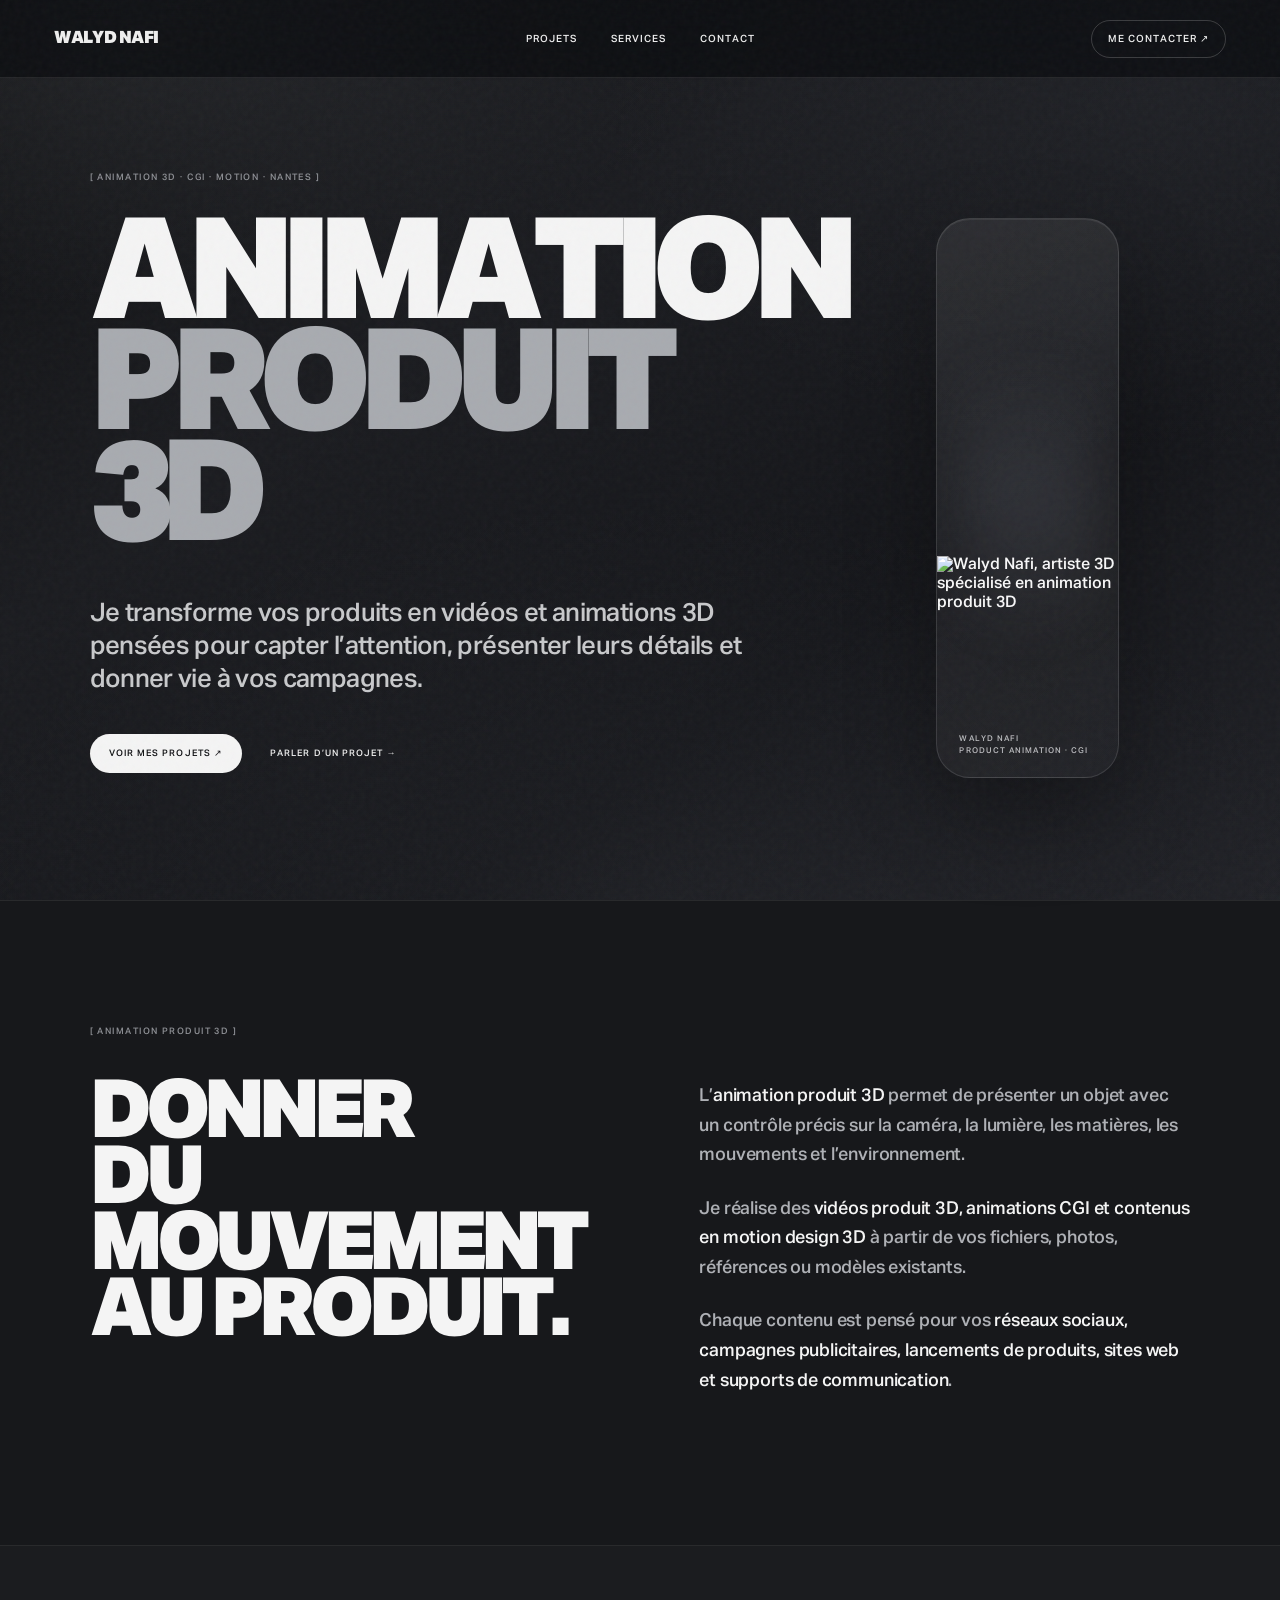
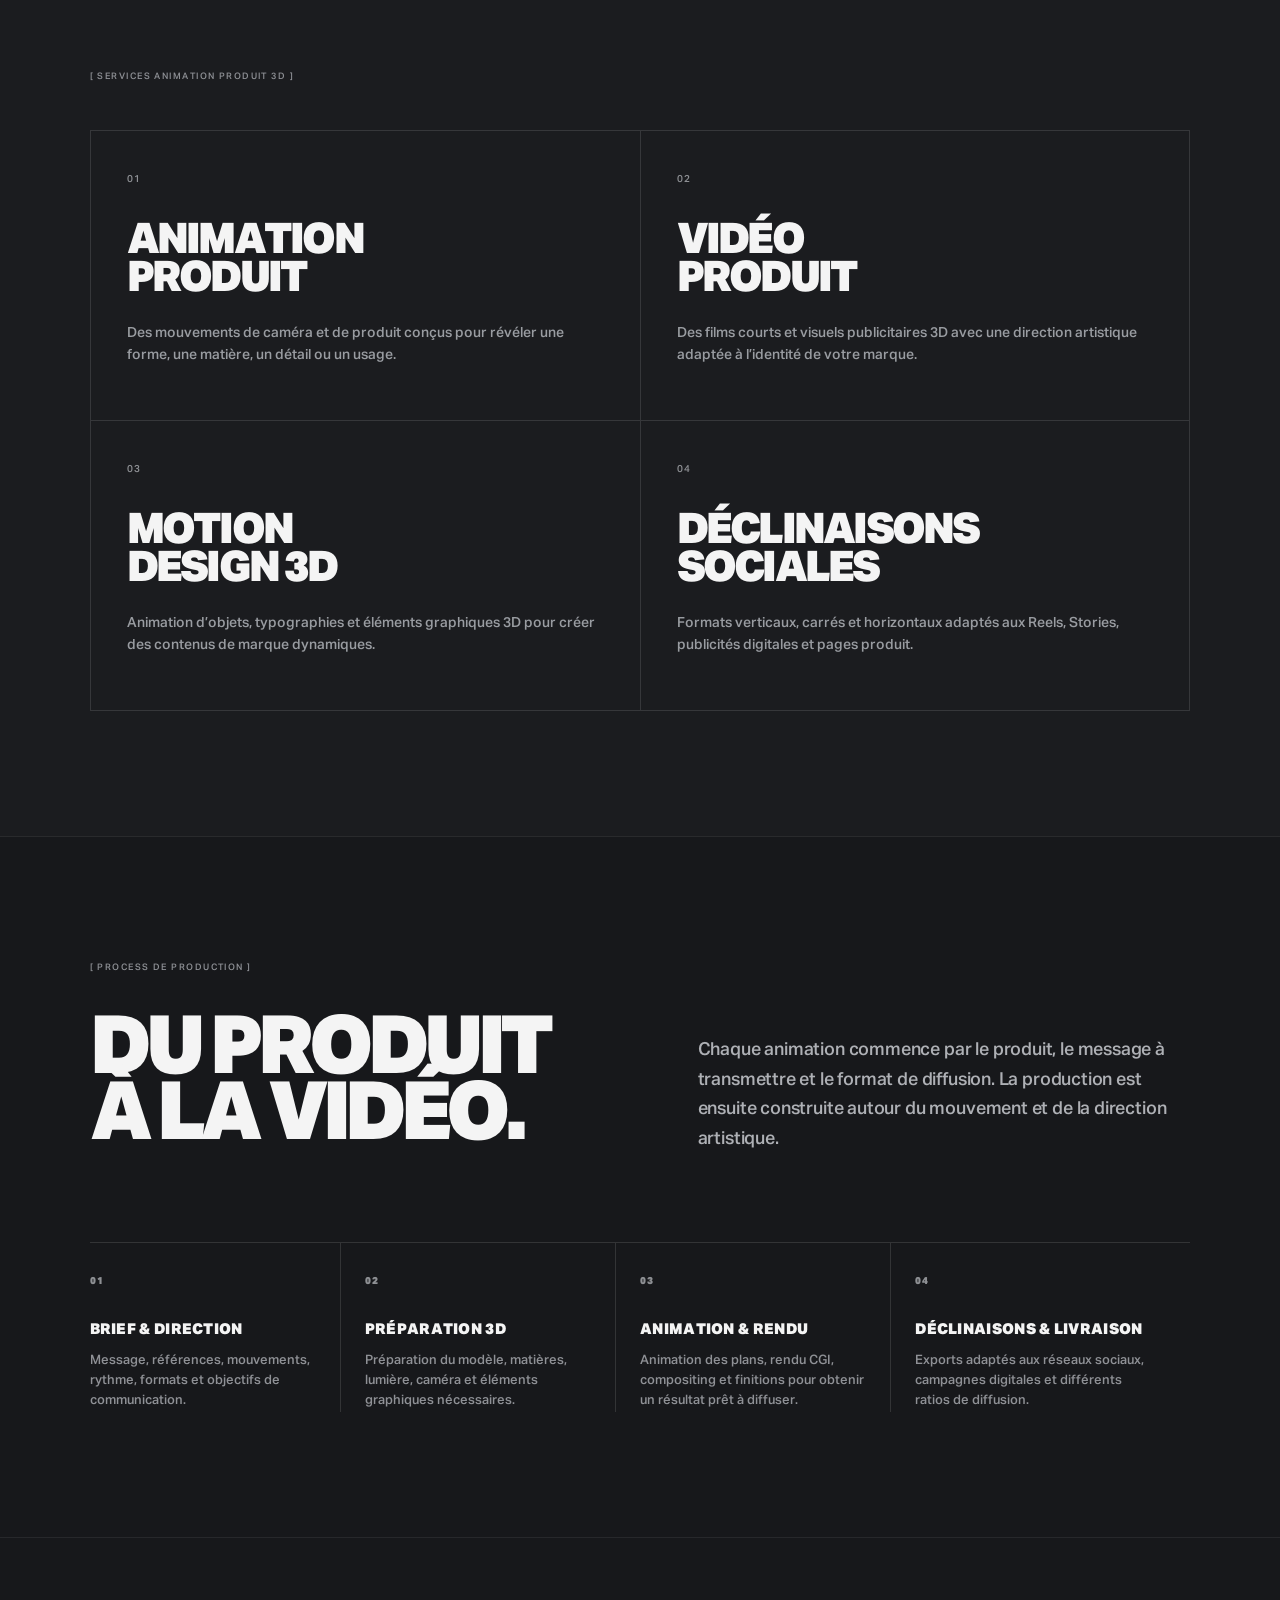
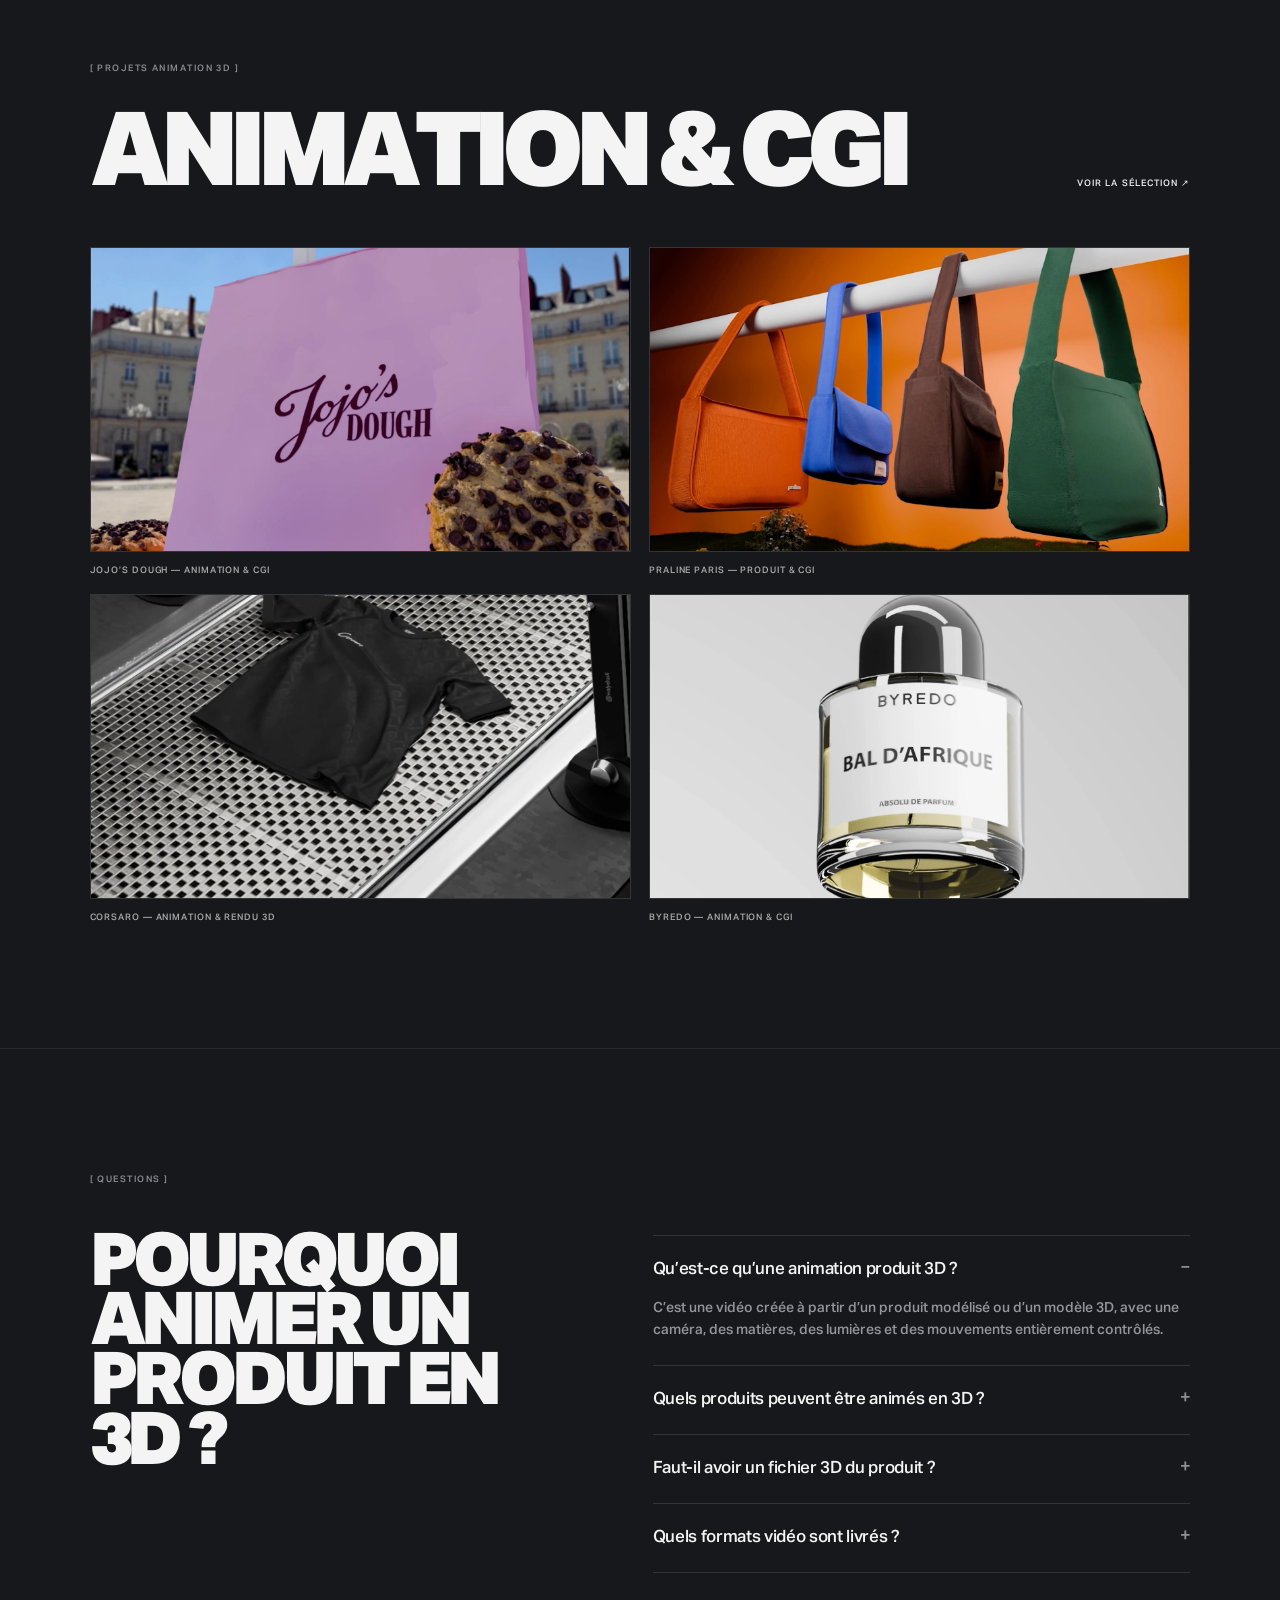
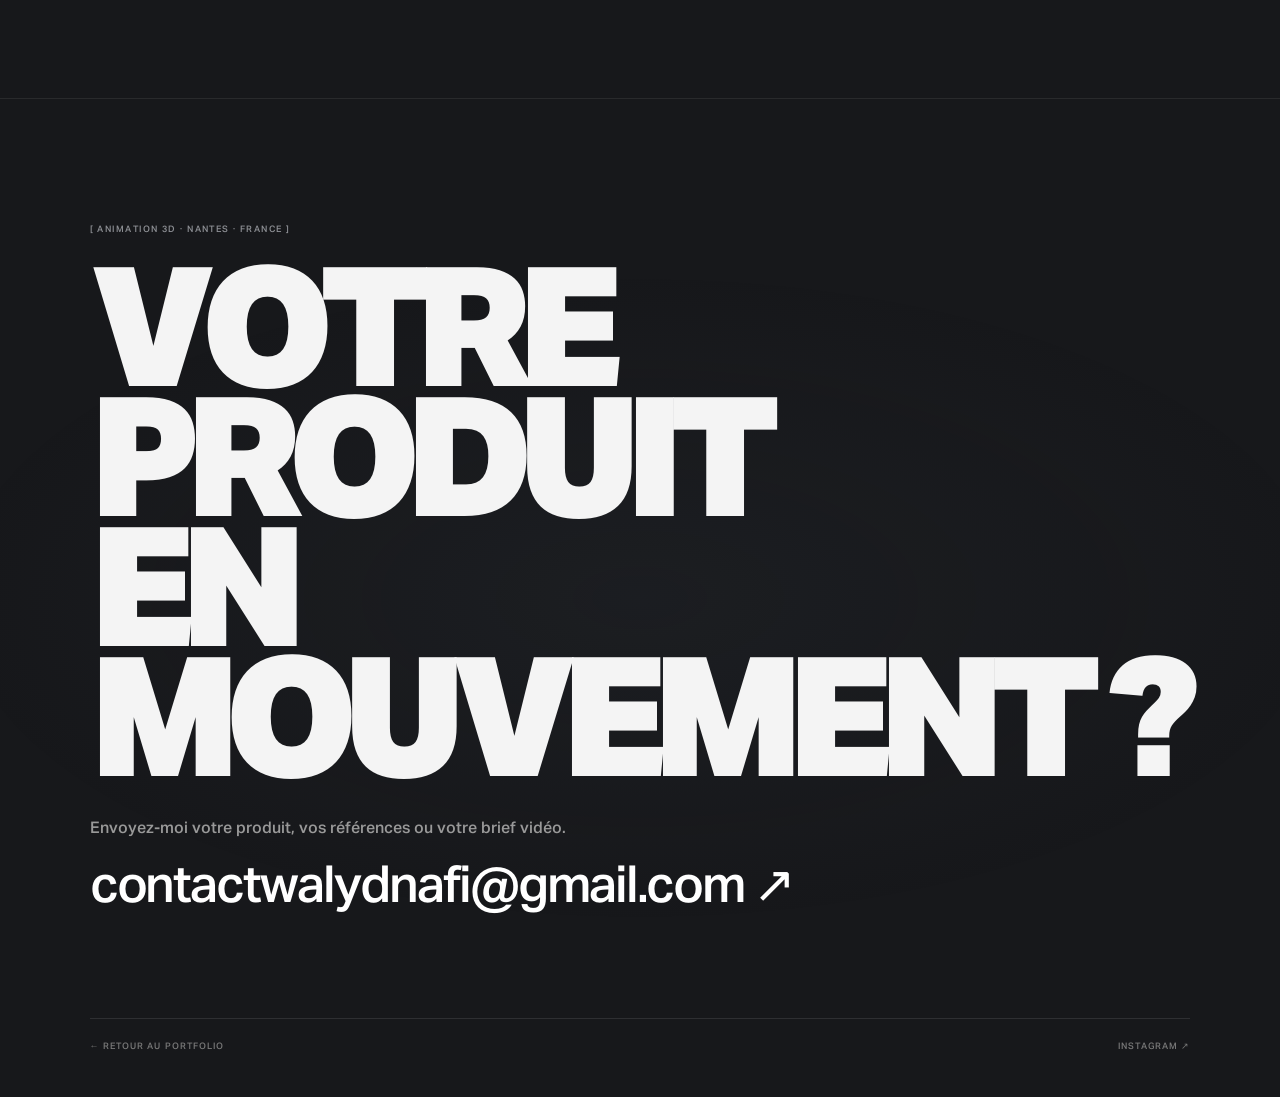
==== commit 5c61c2dc: "Add files via upload" ====
--- a/animation-3d-produit/index.html
+++ b/animation-3d-produit/index.html
@@ -6,10 +6,12 @@
 <link rel="icon" type="image/png" href="../assets/favicon.png">
 <link rel="apple-touch-icon" href="../assets/apple-touch-icon.png">
 <title>Animation produit 3D freelance | Vidéo produit & CGI — Walyd Nafi</title>
+<meta name="author" content="Walyd Nafi">
 <meta name="description" content="Walyd Nafi crée des animations produit 3D, vidéos CGI et contenus motion design pour marques, agences et campagnes publicitaires. Basé à Nantes, France.">
 <link rel="canonical" href="https://walydnafi.fr/animation-3d-produit/">
 <meta name="robots" content="index,follow,max-image-preview:large">
 <meta name="theme-color" content="#17181b">
+<meta property="og:locale" content="fr_FR">
 <meta property="og:type" content="website">
 <meta property="og:site_name" content="WALYD NAFI">
 <meta property="og:title" content="Animation produit 3D freelance | Walyd Nafi">
@@ -51,7 +53,7 @@
       <p class="seo-lead">Je transforme vos produits en vidéos et animations 3D pensées pour capter l’attention, présenter leurs détails et donner vie à vos campagnes.</p>
       <div class="seo-actions"><a class="seo-pill seo-pill-light" href="../index.html#projects">VOIR MES PROJETS ↗</a><a class="seo-text-link" href="../index.html#contact">PARLER D’UN PROJET →</a></div>
     </div>
-    <div class="seo-portrait-card"><img src="../assets/walyd-about.webp" alt="Walyd Nafi, artiste 3D spécialisé en animation produit 3D" width="900" height="1100"><div class="seo-portrait-label">WALYD NAFI<br>PRODUCT ANIMATION · CGI</div></div>
+    <div class="seo-portrait-card"><img fetchpriority="high" alt="Walyd Nafi, artiste 3D spécialisé en animation produit 3D" width="900" height="1100"><div class="seo-portrait-label">WALYD NAFI<br>PRODUCT ANIMATION · CGI</div></div>
   </div>
 </section>
 <section class="seo-section seo-intro">
--- a/style.css
+++ b/style.css
@@ -1433,3 +1433,14 @@
   }
 }
 .project-card.project-with-image:hover .project-media{transform:none !important;}
+
+/* Instagram PNG */
+.hero-topline a,.instagram-link{display:inline-flex;align-items:center;gap:8px}
+.instagram-png{width:14px;height:14px;object-fit:contain;display:inline-block;flex:0 0 auto}
+.instagram-png-bottom{width:15px;height:15px}
+
+/* V89 — SEO links keep the existing visual identity */
+.service-list h3 a{color:inherit;text-decoration:none}
+.service-list h3 a:hover{text-decoration:underline;text-underline-offset:5px}
+.project-seo-copy{font-size:clamp(14px,1.15vw,18px);line-height:1.65;color:#8b8b8b;max-width:620px;margin:26px 0 0}
+@media(max-width:800px){.project-seo-copy{font-size:15px;line-height:1.6;margin-top:22px}}
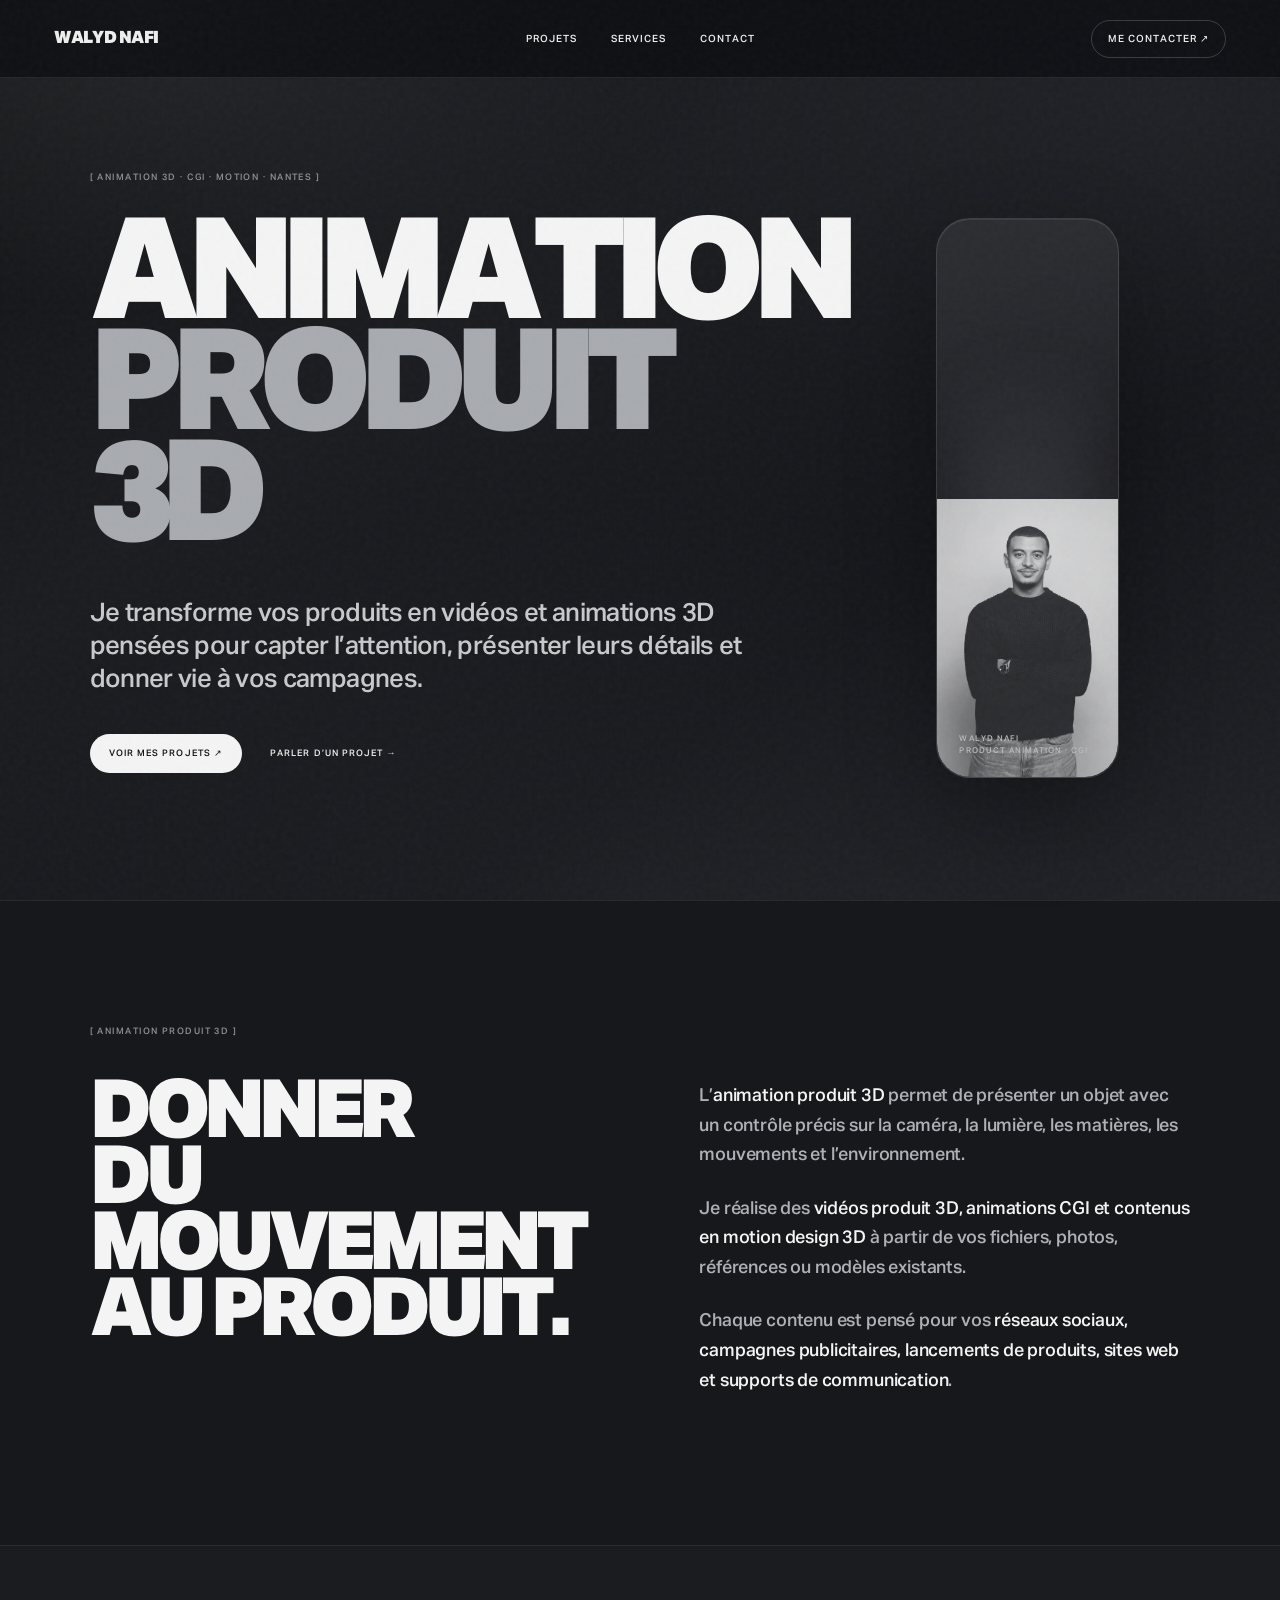
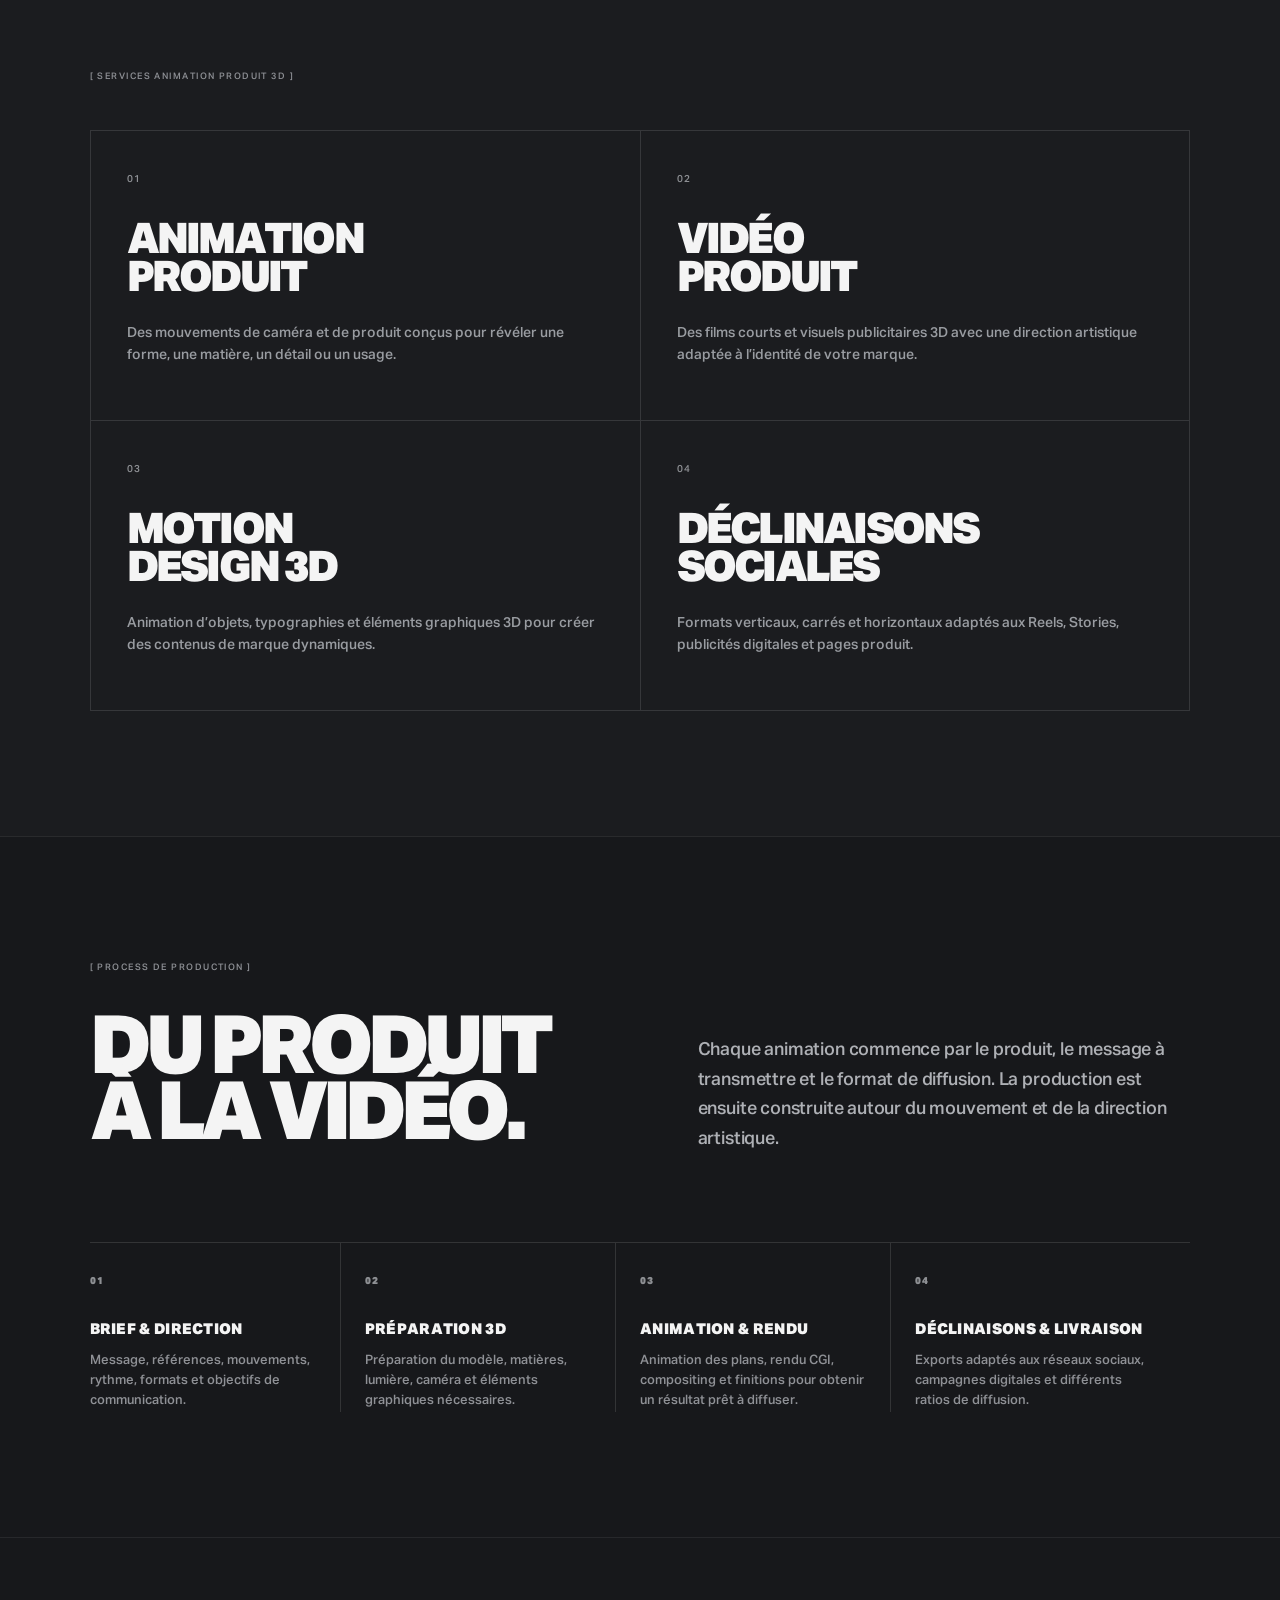
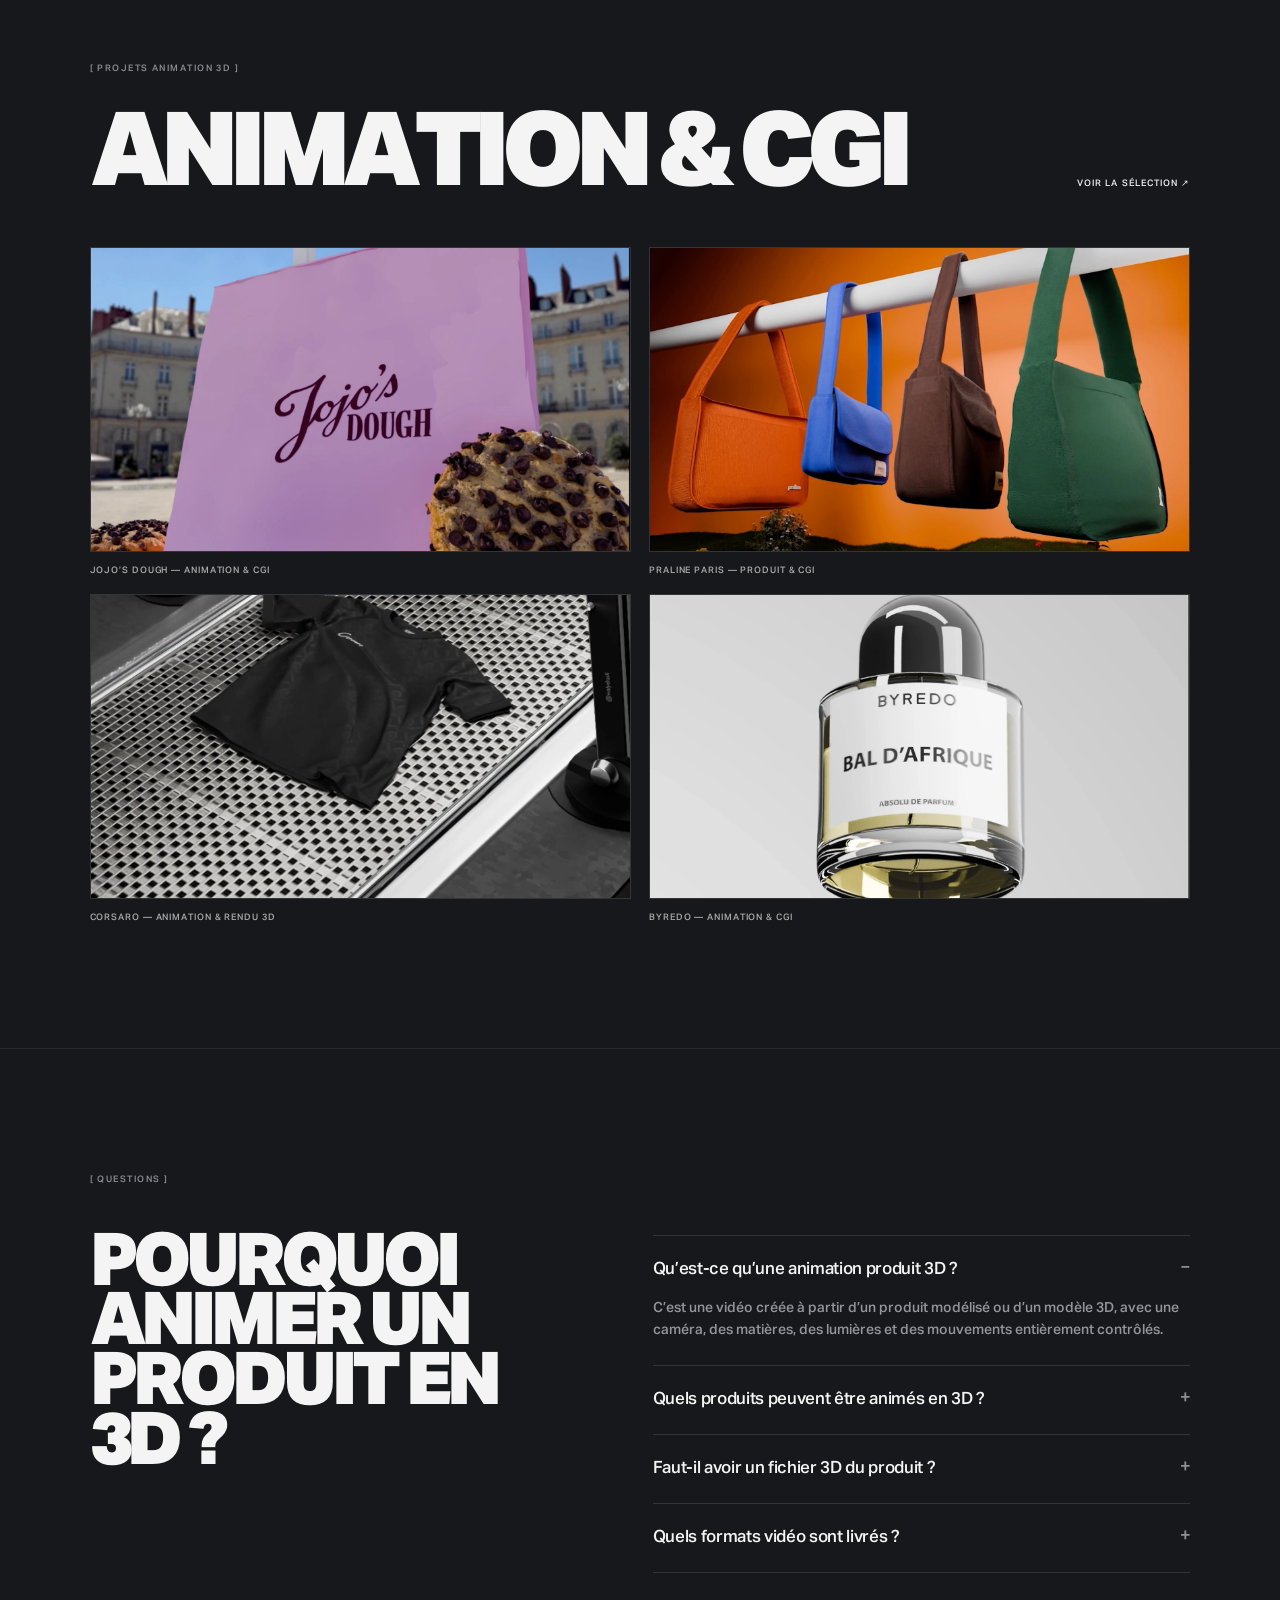
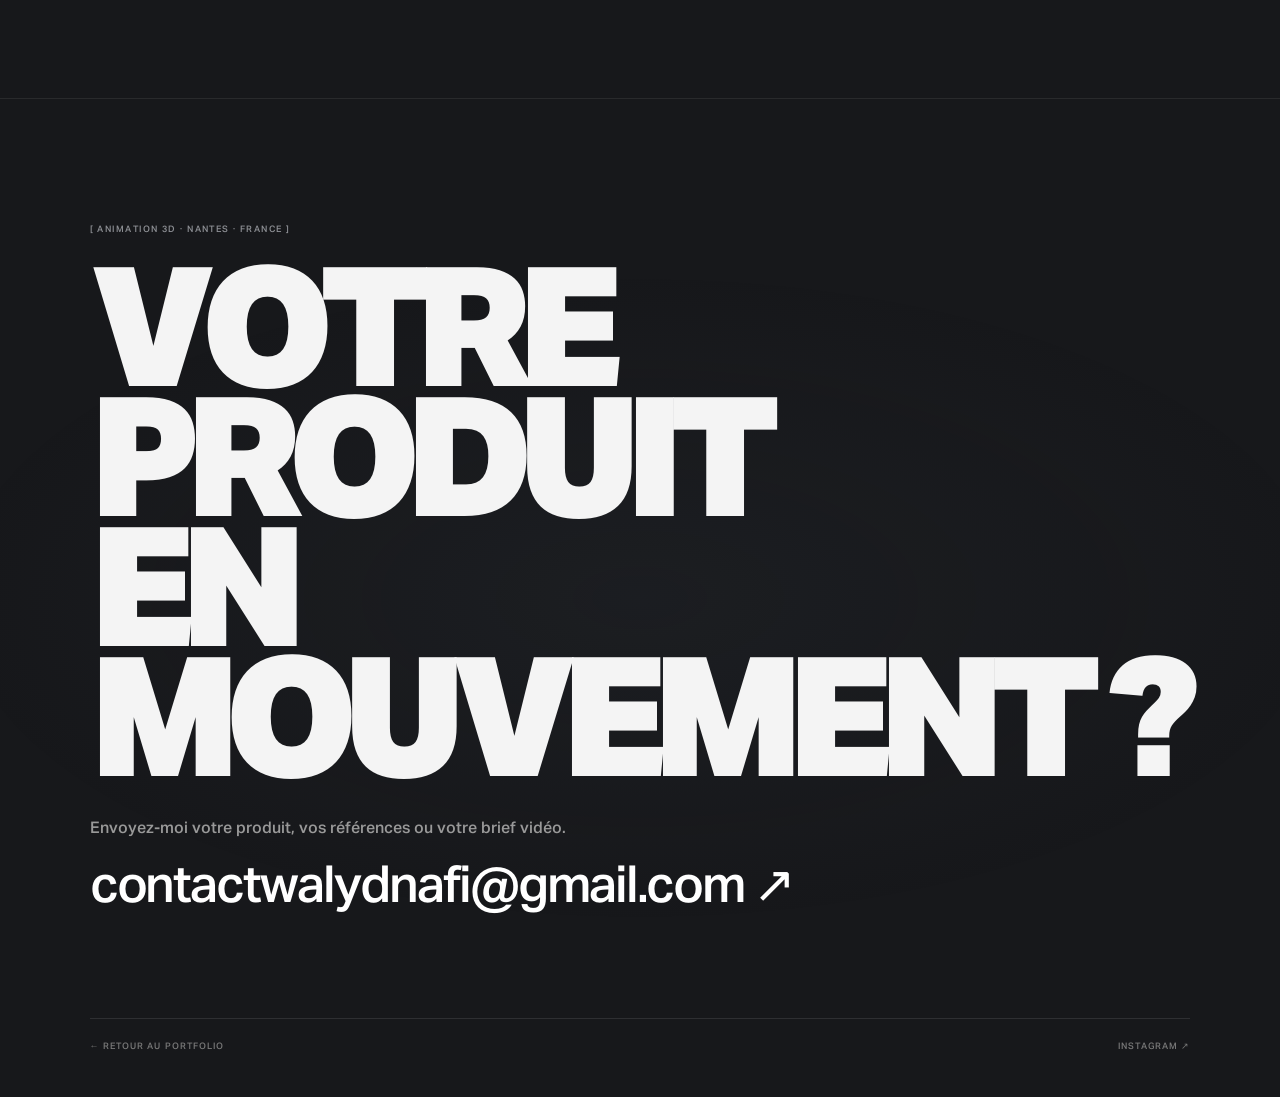
==== commit 041545e4: "Add files via upload" ====
--- a/animation-3d-produit/index.html
+++ b/animation-3d-produit/index.html
@@ -6,12 +6,10 @@
 <link rel="icon" type="image/png" href="../assets/favicon.png">
 <link rel="apple-touch-icon" href="../assets/apple-touch-icon.png">
 <title>Animation produit 3D freelance | Vidéo produit & CGI — Walyd Nafi</title>
-<meta name="author" content="Walyd Nafi">
 <meta name="description" content="Walyd Nafi crée des animations produit 3D, vidéos CGI et contenus motion design pour marques, agences et campagnes publicitaires. Basé à Nantes, France.">
 <link rel="canonical" href="https://walydnafi.fr/animation-3d-produit/">
 <meta name="robots" content="index,follow,max-image-preview:large">
 <meta name="theme-color" content="#17181b">
-<meta property="og:locale" content="fr_FR">
 <meta property="og:type" content="website">
 <meta property="og:site_name" content="WALYD NAFI">
 <meta property="og:title" content="Animation produit 3D freelance | Walyd Nafi">
@@ -53,7 +51,7 @@
       <p class="seo-lead">Je transforme vos produits en vidéos et animations 3D pensées pour capter l’attention, présenter leurs détails et donner vie à vos campagnes.</p>
       <div class="seo-actions"><a class="seo-pill seo-pill-light" href="../index.html#projects">VOIR MES PROJETS ↗</a><a class="seo-text-link" href="../index.html#contact">PARLER D’UN PROJET →</a></div>
     </div>
-    <div class="seo-portrait-card"><img fetchpriority="high" alt="Walyd Nafi, artiste 3D spécialisé en animation produit 3D" width="900" height="1100"><div class="seo-portrait-label">WALYD NAFI<br>PRODUCT ANIMATION · CGI</div></div>
+    <div class="seo-portrait-card"><img src="../assets/walyd-about.webp" alt="Walyd Nafi, artiste 3D spécialisé en animation produit 3D" width="900" height="1100"><div class="seo-portrait-label">WALYD NAFI<br>PRODUCT ANIMATION · CGI</div></div>
   </div>
 </section>
 <section class="seo-section seo-intro">
--- a/style.css
+++ b/style.css
@@ -1438,9 +1438,3 @@
 .hero-topline a,.instagram-link{display:inline-flex;align-items:center;gap:8px}
 .instagram-png{width:14px;height:14px;object-fit:contain;display:inline-block;flex:0 0 auto}
 .instagram-png-bottom{width:15px;height:15px}
-
-/* V89 — SEO links keep the existing visual identity */
-.service-list h3 a{color:inherit;text-decoration:none}
-.service-list h3 a:hover{text-decoration:underline;text-underline-offset:5px}
-.project-seo-copy{font-size:clamp(14px,1.15vw,18px);line-height:1.65;color:#8b8b8b;max-width:620px;margin:26px 0 0}
-@media(max-width:800px){.project-seo-copy{font-size:15px;line-height:1.6;margin-top:22px}}
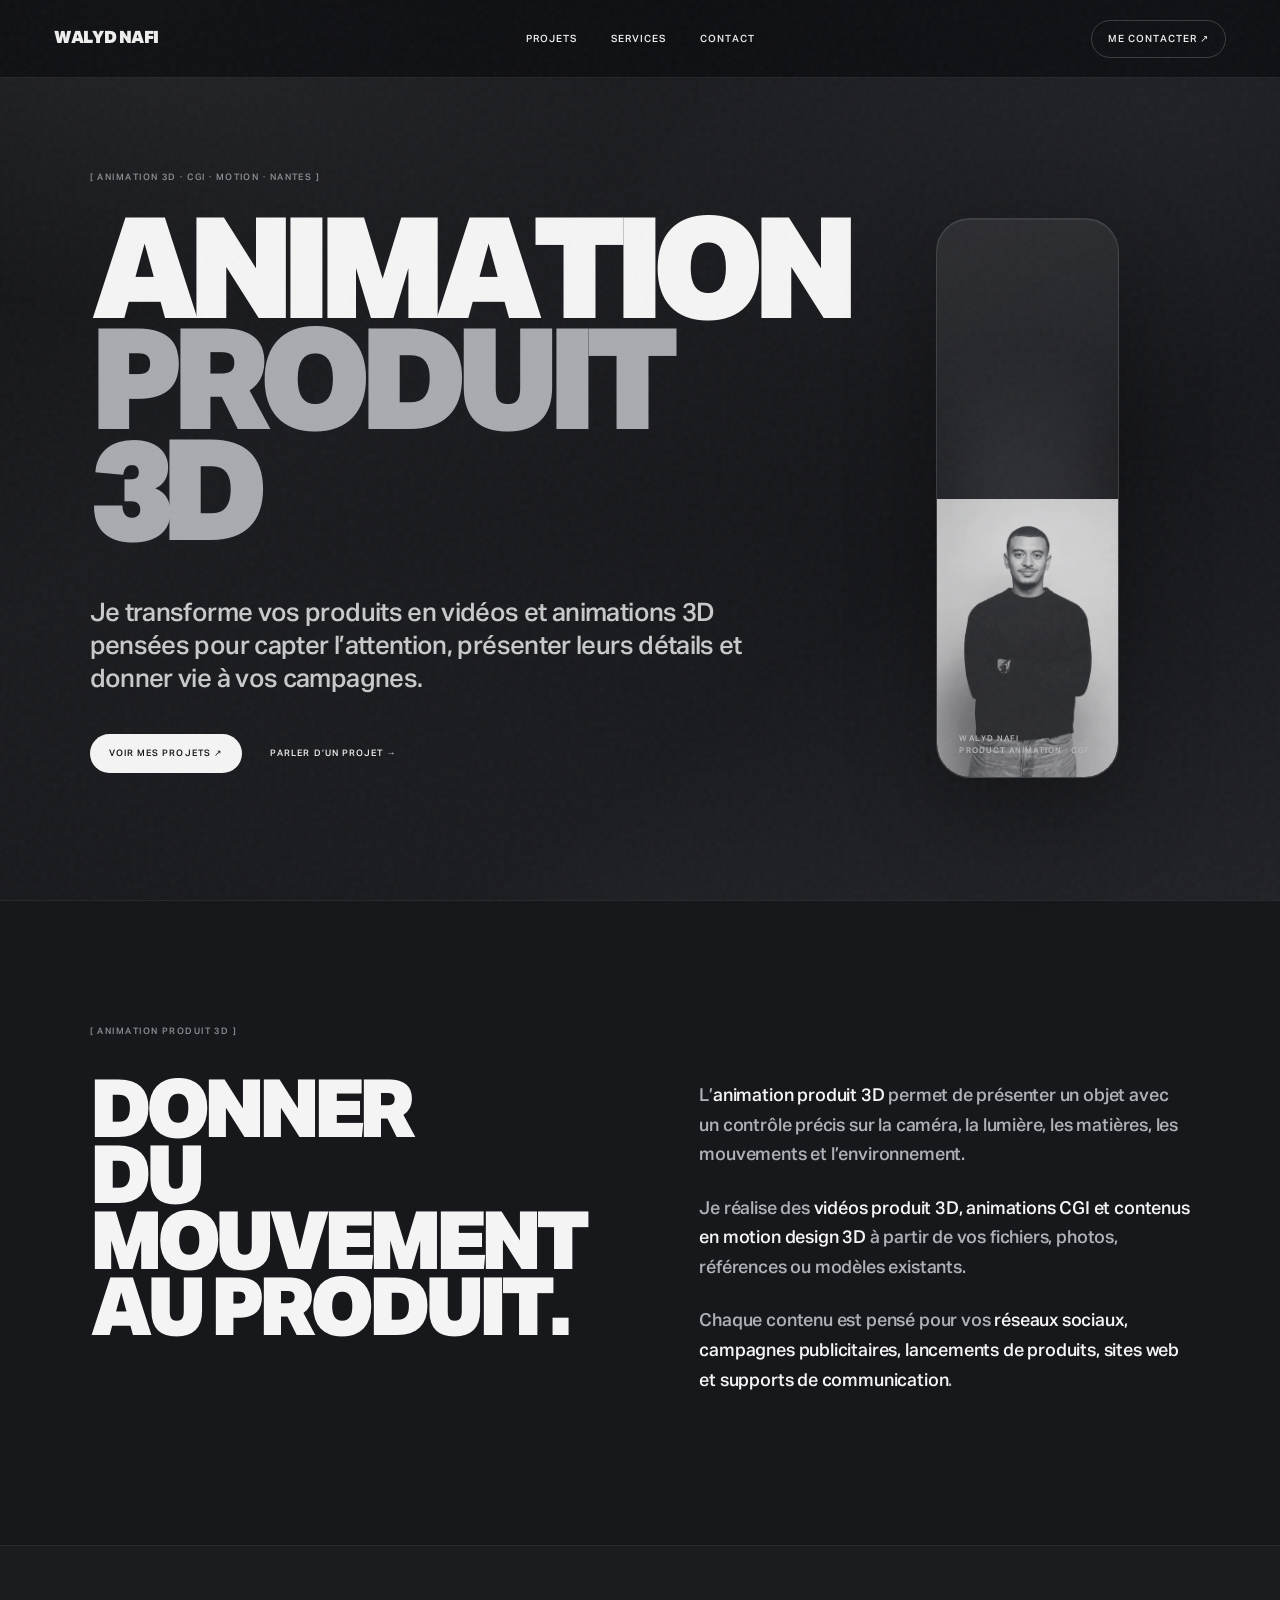
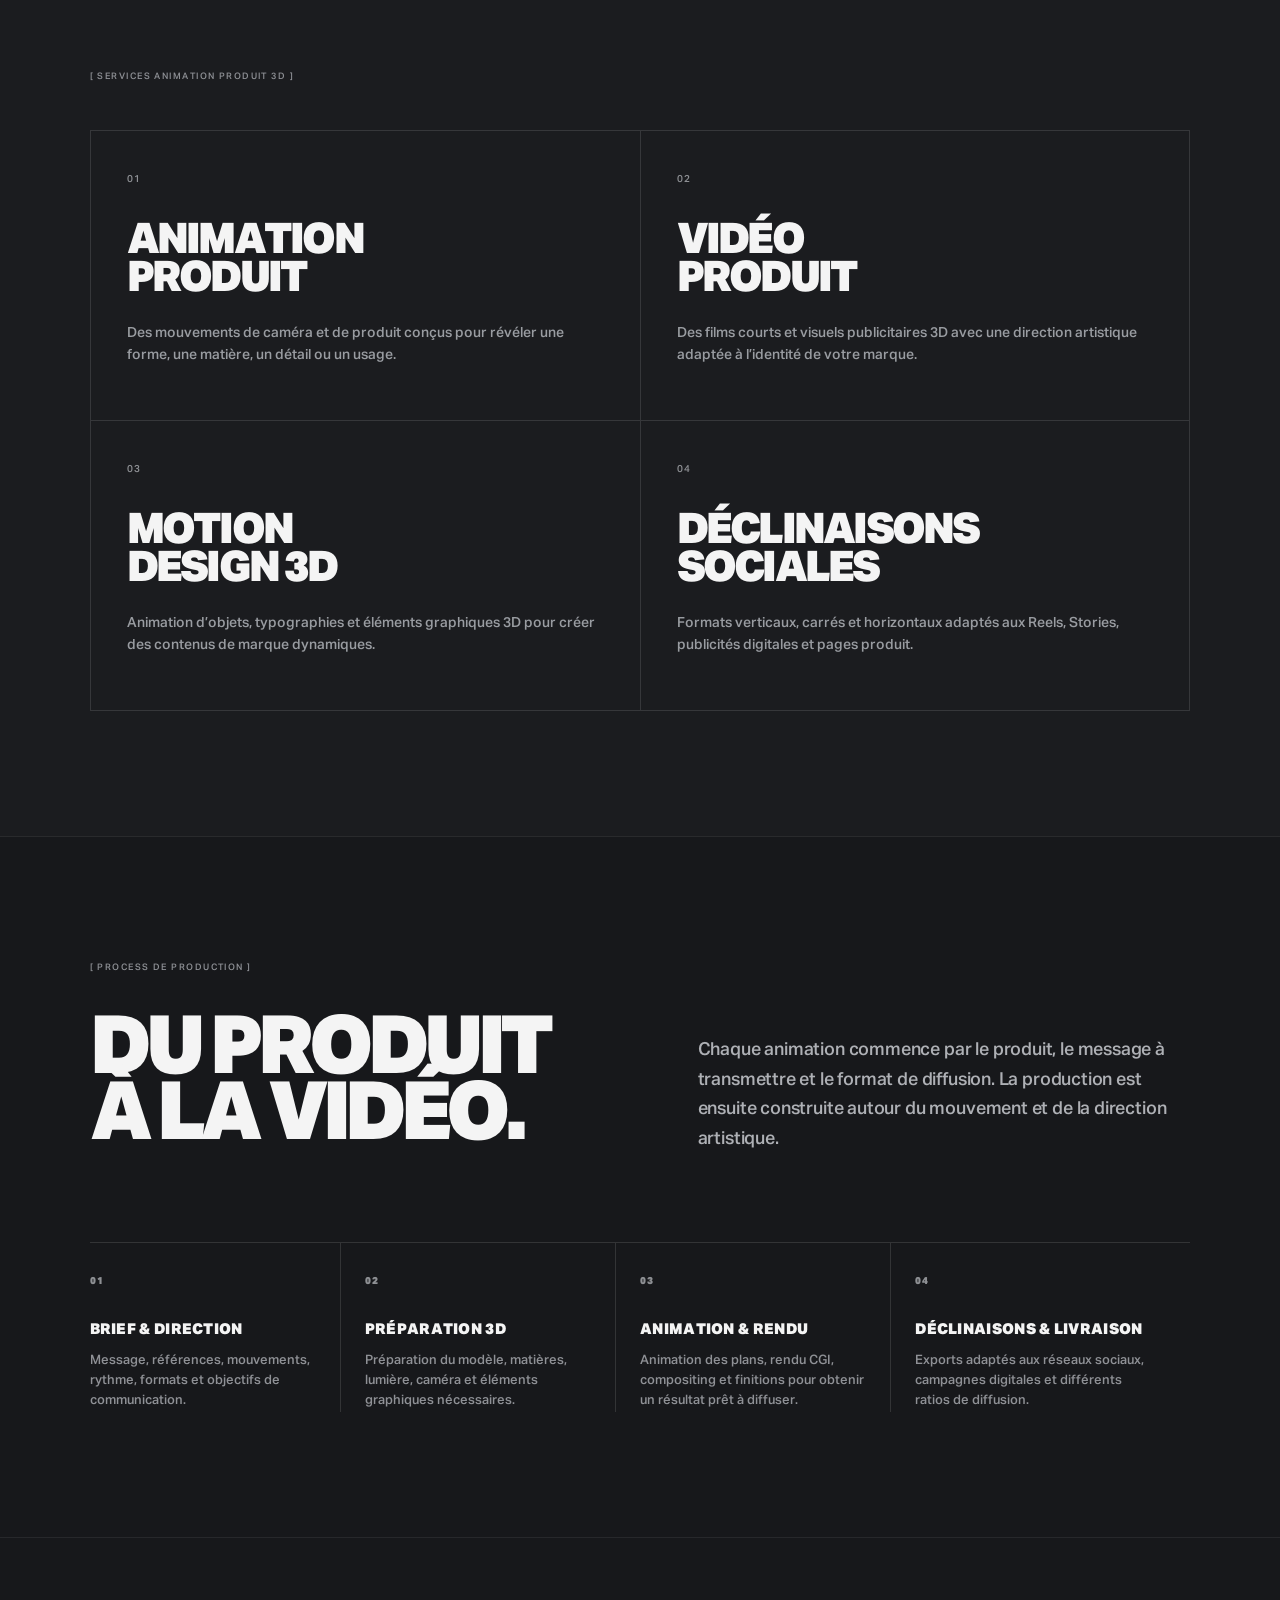
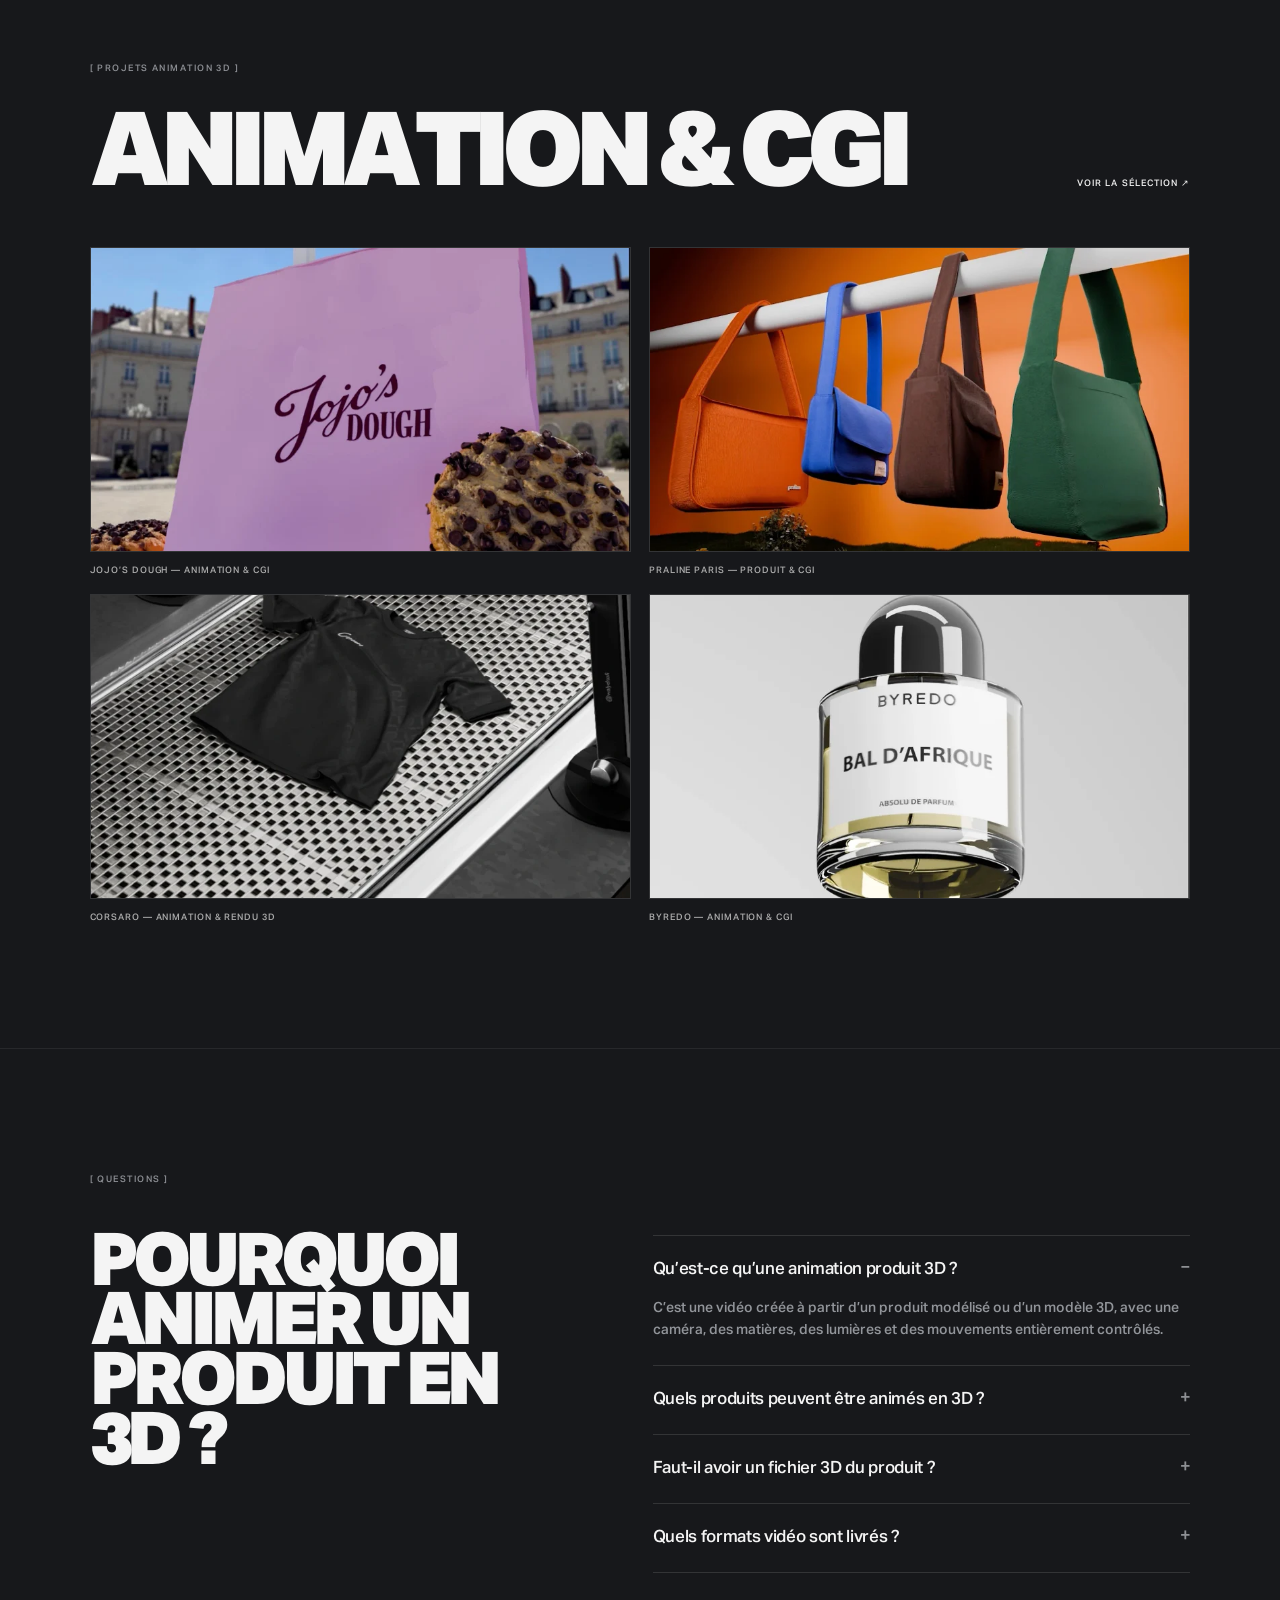
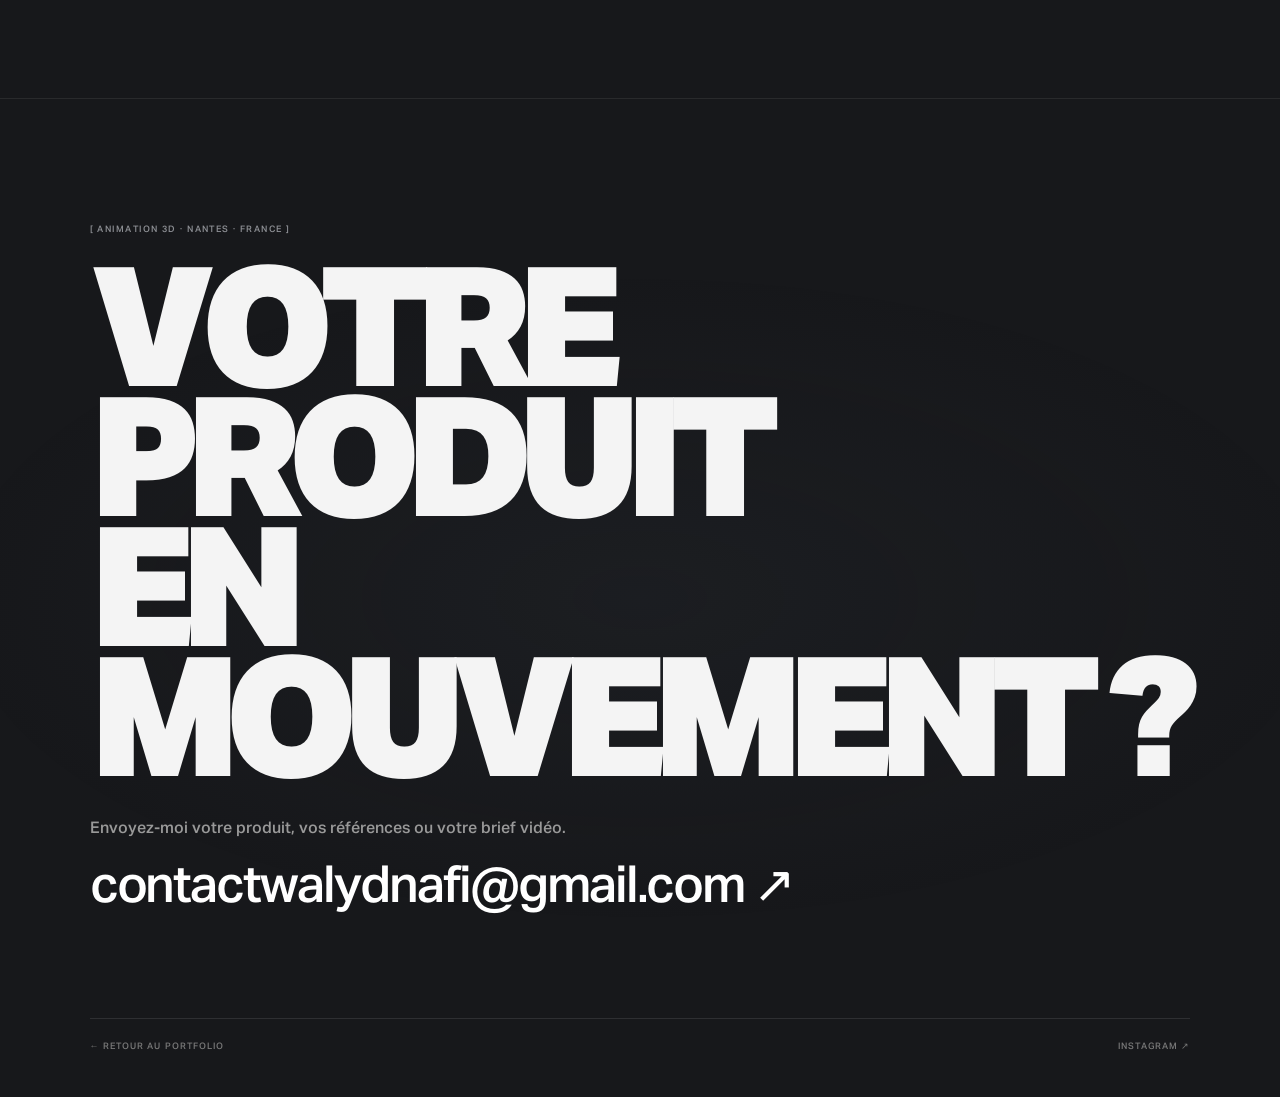
==== commit 18f22edd: "Optimize scrolling, responsive media and on-demand booking" ====
--- a/animation-3d-produit/index.html
+++ b/animation-3d-produit/index.html
@@ -36,11 +36,11 @@
 <body class="seo-page">
 <div class="noise"></div>
 <header class="seo-nav">
-  <a href="../index.html" class="seo-nav-name">WALYD NAFI</a>
+  <a href="/" class="seo-nav-name">WALYD NAFI</a>
   <nav class="seo-nav-links" aria-label="Navigation principale">
-    <a href="../index.html#projects">PROJETS</a><a href="../index.html#services">SERVICES</a><a href="../index.html#contact">CONTACT</a>
+    <a href="/#projects">PROJETS</a><a href="/#services">SERVICES</a><a href="/#contact">CONTACT</a>
   </nav>
-  <a class="seo-nav-cta" href="../index.html#contact">ME CONTACTER ↗</a>
+  <a class="seo-nav-cta" href="/#contact">ME CONTACTER ↗</a>
 </header>
 <main>
 <section class="seo-hero">
@@ -49,9 +49,9 @@
     <div>
       <h1>ANIMATION<br><span>PRODUIT 3D</span></h1>
       <p class="seo-lead">Je transforme vos produits en vidéos et animations 3D pensées pour capter l’attention, présenter leurs détails et donner vie à vos campagnes.</p>
-      <div class="seo-actions"><a class="seo-pill seo-pill-light" href="../index.html#projects">VOIR MES PROJETS ↗</a><a class="seo-text-link" href="../index.html#contact">PARLER D’UN PROJET →</a></div>
+      <div class="seo-actions"><a class="seo-pill seo-pill-light" href="/#projects">VOIR MES PROJETS ↗</a><a class="seo-text-link" href="/#contact">PARLER D’UN PROJET →</a></div>
     </div>
-    <div class="seo-portrait-card"><img src="../assets/walyd-about.webp" alt="Walyd Nafi, artiste 3D spécialisé en animation produit 3D" width="900" height="1100"><div class="seo-portrait-label">WALYD NAFI<br>PRODUCT ANIMATION · CGI</div></div>
+    <div class="seo-portrait-card"><img srcset="../assets/walyd-about-480.webp 480w, ../assets/walyd-about-800.webp 800w, ../assets/walyd-about.webp 1012w" sizes="(max-width:900px) 100vw, 50vw" width="1012" height="1554" src="../assets/walyd-about.webp" alt="Walyd Nafi, artiste 3D spécialisé en animation produit 3D" width="900" height="1100" decoding="async"><div class="seo-portrait-label">WALYD NAFI<br>PRODUCT ANIMATION · CGI</div></div>
   </div>
 </section>
 <section class="seo-section seo-intro">
@@ -83,12 +83,12 @@
 </section>
 <section class="seo-section seo-work">
   <div class="seo-label">[ PROJETS ANIMATION 3D ]</div>
-  <div class="seo-work-head"><h2>ANIMATION &amp; CGI</h2><a href="../index.html#projects">VOIR LA SÉLECTION ↗</a></div>
+  <div class="seo-work-head"><h2>ANIMATION &amp; CGI</h2><a href="/#projects">VOIR LA SÉLECTION ↗</a></div>
   <div class="seo-project-grid">
-    <a href="../projects/jojos-dough.html"><img src="../assets/jojos-dough-16x9.webp" alt="Animation produit 3D Jojo’s Dough"><span>JOJO’S DOUGH — ANIMATION &amp; CGI</span></a>
-    <a href="../projects/praline-paris.html"><img src="../assets/praline-16x9.webp" alt="Animation produit 3D Praline Paris"><span>PRALINE PARIS — PRODUIT &amp; CGI</span></a>
-    <a href="../projects/corsaro.html"><img src="../assets/corsaro-16x9.webp" alt="Animation produit 3D Corsaro"><span>CORSARO — ANIMATION &amp; RENDU 3D</span></a>
-    <a href="../projects/byredo.html"><img src="../assets/byredo-16x9.webp" alt="Animation produit 3D Byredo"><span>BYREDO — ANIMATION &amp; CGI</span></a>
+    <a href="../projects/jojos-dough.html"><img srcset="../assets/jojos-dough-16x9-480.webp 480w, ../assets/jojos-dough-16x9-800.webp 800w, ../assets/jojos-dough-16x9.webp 1600w" sizes="(max-width:900px) 100vw, 50vw" width="1600" height="900" src="../assets/jojos-dough-16x9.webp" alt="Animation produit 3D Jojo’s Dough" decoding="async"><span>JOJO’S DOUGH — ANIMATION &amp; CGI</span></a>
+    <a href="../projects/praline-paris.html"><img srcset="../assets/praline-16x9-480.webp 480w, ../assets/praline-16x9-800.webp 800w, ../assets/praline-16x9.webp 1600w" sizes="(max-width:900px) 100vw, 50vw" width="1600" height="900" src="../assets/praline-16x9.webp" alt="Animation produit 3D Praline Paris" decoding="async"><span>PRALINE PARIS — PRODUIT &amp; CGI</span></a>
+    <a href="../projects/corsaro.html"><img srcset="../assets/corsaro-16x9-480.webp 480w, ../assets/corsaro-16x9-800.webp 800w, ../assets/corsaro-16x9.webp 1600w" sizes="(max-width:900px) 100vw, 50vw" width="1600" height="900" src="../assets/corsaro-16x9.webp" alt="Animation produit 3D Corsaro" decoding="async"><span>CORSARO — ANIMATION &amp; RENDU 3D</span></a>
+    <a href="../projects/byredo.html"><img srcset="../assets/byredo-16x9-480.webp 480w, ../assets/byredo-16x9-800.webp 800w, ../assets/byredo-16x9.webp 1600w" sizes="(max-width:900px) 100vw, 50vw" width="1600" height="900" src="../assets/byredo-16x9.webp" alt="Animation produit 3D Byredo" decoding="async"><span>BYREDO — ANIMATION &amp; CGI</span></a>
   </div>
 </section>
 <section class="seo-section seo-faq">
@@ -100,7 +100,7 @@
     <details><summary>Quels formats vidéo sont livrés ?</summary><p>Les exports sont définis selon les usages : vertical 9:16, carré 1:1, horizontal 16:9 ou autres formats nécessaires à vos campagnes et supports.</p></details>
   </div></div>
 </section>
-<section class="seo-contact"><div class="seo-label">[ ANIMATION 3D · NANTES · FRANCE ]</div><h2>VOTRE PRODUIT<br>EN MOUVEMENT ?</h2><p>Envoyez-moi votre produit, vos références ou votre brief vidéo.</p><a href="mailto:contactwalydnafi@gmail.com">contactwalydnafi@gmail.com ↗</a><div class="seo-contact-bottom"><a href="../index.html">← RETOUR AU PORTFOLIO</a><a href="https://www.instagram.com/walydnafi/" target="_blank" rel="noopener noreferrer">INSTAGRAM ↗</a></div></section>
+<section class="seo-contact"><div class="seo-label">[ ANIMATION 3D · NANTES · FRANCE ]</div><h2>VOTRE PRODUIT<br>EN MOUVEMENT ?</h2><p>Envoyez-moi votre produit, vos références ou votre brief vidéo.</p><a href="mailto:contactwalydnafi@gmail.com">contactwalydnafi@gmail.com ↗</a><div class="seo-contact-bottom"><a href="/">← RETOUR AU PORTFOLIO</a><a href="https://www.instagram.com/walydnafi/" target="_blank" rel="noopener noreferrer">INSTAGRAM ↗</a></div></section>
 </main>
 <script src="../script.js"></script>
 </body>
--- a/style.css
+++ b/style.css
@@ -1,7 +1,7 @@
-@font-face{font-family:Aktiv;src:url('fonts/AktivGrotesk-Hairline.otf') format('opentype');font-weight:100;font-style:normal;font-display:swap}
-@font-face{font-family:Aktiv;src:url('fonts/AktivGrotesk-Medium.otf') format('opentype');font-weight:500;font-style:normal;font-display:swap}
-@font-face{font-family:Aktiv;src:url('fonts/AktivGrotesk-Black.otf') format('opentype');font-weight:900;font-style:normal;font-display:swap}
-*{box-sizing:border-box}html{scroll-behavior:smooth}body{margin:0;color:#f4f4f4;font-family:Aktiv,Arial,sans-serif;font-weight:500;overflow-x:hidden;background:#17181b;}.noise{position:fixed;inset:0;pointer-events:none;opacity:.04;z-index:50;background-image:url("data:image/svg+xml,%3Csvg viewBox='0 0 180 180' xmlns='http://www.w3.org/2000/svg'%3E%3Cfilter id='n'%3E%3CfeTurbulence type='fractalNoise' baseFrequency='.9' numOctaves='3' stitchTiles='stitch'/%3E%3C/filter%3E%3Crect width='100%25' height='100%25' filter='url(%23n)' opacity='.8'/%3E%3C/svg%3E")}.nav{height:78px;display:grid;grid-template-columns:1fr auto 1fr;align-items:center;padding:0 4vw;border-bottom:1px solid rgba(255,255,255,.10);position:fixed;top:0;left:0;right:0;z-index:20;background:rgba(8,10,13,.58);backdrop-filter:blur(24px)}.nav-name{font-weight:900;letter-spacing:-.045em;font-size:17px}.nav-links{display:flex;gap:38px}.nav-links a,.nav-cta{color:#eee;text-decoration:none;font-size:10px;font-weight:500;letter-spacing:.06em}.nav-cta{justify-self:end;border:1px solid rgba(255,255,255,.22);border-radius:999px;padding:12px 17px;background:rgba(255,255,255,.035)}.nav-cta span,.pill span{margin-left:12px}.nav-cta .nav-arrow{display:inline-block;transform:rotate(0deg);transform-origin:50% 50%;will-change:transform;transition:transform .08s linear}.hero{min-height:100vh;position:relative;padding:145px 7vw 50px;overflow:hidden;border-bottom:1px solid rgba(255,255,255,.09);background:radial-gradient(ellipse 80% 70% at 50% 45%,rgba(58,66,76,.18) 0%,rgba(15,18,22,.10) 38%,rgba(4,5,7,.40) 78%),radial-gradient(circle at 75% 20%,rgba(112,121,132,.13),transparent 28%),linear-gradient(135deg,rgba(28,34,41,.55),rgba(4,6,8,.78) 58%,rgba(2,3,5,.96));}.hero:after{content:"";position:absolute;inset:0;pointer-events:none;background:linear-gradient(180deg,rgba(255,255,255,.025),transparent 20%,transparent 75%,rgba(0,0,0,.32));mix-blend-mode:screen}.hero-role{position:absolute;top:108px;left:7vw;font-size:11px;letter-spacing:.12em;color:#b8b8b8;z-index:4}.hero-topline{position:absolute;top:103px;right:7vw;font-size:12px;letter-spacing:.04em;text-align:right;z-index:4}.hero-topline a{color:#fff;text-decoration:none;font-weight:900;letter-spacing:.02em}.hero-topline a:hover{text-decoration:underline;text-underline-offset:4px}.hero-title{font-size:clamp(100px,18vw,270px);font-weight:900;line-height:.78;letter-spacing:-.095em;margin-top:58px;position:relative;z-index:2}.hero-title span{color:#d4d8dc}.hero-copy{position:absolute;right:11vw;top:49%;font-size:12px;line-height:1.7;font-weight:500;color:#e0e0e0;z-index:4;text-shadow:0 1px 16px rgba(0,0,0,.45)}.pill{display:inline-flex;align-items:center;text-decoration:none;color:#fff;border:1px solid rgba(255,255,255,.34);border-radius:999px;padding:15px 21px;font-size:10px;font-weight:500;letter-spacing:.04em;background:linear-gradient(115deg,rgba(255,255,255,.15),rgba(255,255,255,.035) 48%,rgba(255,255,255,.10));box-shadow:inset 0 1px 0 rgba(255,255,255,.25),0 12px 45px rgba(0,0,0,.28);backdrop-filter:blur(16px)}.hero>.pill{position:absolute;right:11vw;top:61%;z-index:4}.hero-scroll{position:absolute;bottom:35px;left:7vw;font-size:9px;letter-spacing:.15em;color:#8a8f95;z-index:4}.hero-scroll span{color:#fff;margin-left:12px}.clients{padding:55px 7vw;border-bottom:1px solid rgba(255,255,255,.08);background:transparent}.section-label{font-size:9px;letter-spacing:.18em;color:#8b9096;margin-bottom:30px}.client-row{display:grid;grid-template-columns:repeat(6,1fr);gap:25px;align-items:center}.client-row span{font-size:12px;color:#fff;text-align:center;font-weight:900;letter-spacing:-.035em;text-transform:uppercase}.projects{padding:120px 5vw 140px;color:#f4f4f4;background:radial-gradient(ellipse 90% 50% at 50% 5%,rgba(57,65,74,.10),transparent 70%)}.projects-head{display:flex;justify-content:space-between;align-items:flex-end;gap:40px;margin-bottom:75px}.projects .section-label{color:#777}.projects-head h2{font-size:clamp(65px,10vw,145px);font-weight:900;line-height:.79;letter-spacing:-.085em;margin:0}.projects-head p{max-width:320px;font-size:12px;line-height:1.7;color:#8e8e8e}.project-stack{display:flex;flex-direction:column;gap:0;padding-bottom:25px}.project-card{position:sticky;min-height:190px;margin-bottom:-35px;border:1px solid rgba(255,255,255,.28);border-radius:30px;display:grid;grid-template-columns:130px 1fr;align-items:center;gap:28px;padding:28px 34px;background:linear-gradient(120deg,rgba(255,255,255,.14),rgba(90,98,108,.09) 45%,rgba(0,0,0,.30));box-shadow:inset 0 1px 0 rgba(255,255,255,.3),inset 0 -1px 0 rgba(0,0,0,.5),0 18px 45px rgba(0,0,0,.26);backdrop-filter:blur(24px) saturate(115%);-webkit-backdrop-filter:blur(24px) saturate(115%);overflow:hidden;transition:transform .5s ease,border-color .4s ease,background .4s ease}.project-card:before{content:"";position:absolute;inset:-25%;background:radial-gradient(circle at 70% 10%,rgba(255,255,255,.18),transparent 24%),radial-gradient(circle at 20% 80%,rgba(255,255,255,.08),transparent 25%);pointer-events:none;filter:blur(18px)}.project-card:nth-child(1){top:105px;z-index:1;transform:rotate(-1deg)}.project-card:nth-child(2){top:140px;z-index:2;transform:rotate(.6deg)}.project-card:nth-child(3){top:175px;z-index:3;transform:rotate(-.4deg)}.project-card:nth-child(4){top:210px;z-index:4;transform:rotate(.65deg)}.project-card:nth-child(5){top:245px;z-index:5;transform:rotate(-.3deg)}.project-card:hover{transform:translateY(-10px) rotate(0deg);border-color:rgba(255,255,255,.55);background:linear-gradient(120deg,rgba(255,255,255,.19),rgba(110,118,128,.11) 45%,rgba(0,0,0,.34))}.p-meta{display:flex;align-items:center;gap:18px;position:relative;z-index:2}.p-meta b{font-size:43px;font-weight:100;color:#aaa;letter-spacing:-.05em}.p-meta span{font-size:8px;letter-spacing:.12em;color:#999;border-left:1px solid #555;padding-left:18px}.project-card h3{position:relative;z-index:2;font-size:clamp(32px,5.4vw,78px);font-weight:900;letter-spacing:-.065em;margin:0}.arrow{position:relative;z-index:2;width:48px;height:48px;border:1px solid rgba(255,255,255,.4);border-radius:50%;display:grid;place-items:center;font-size:19px;transition:.35s}.project-card:hover .arrow{transform:rotate(45deg);background:#fff;color:#050505}.about{padding:120px 7vw;background:#ecece7;color:#080808}.about .section-label{color:#666}.about-grid{display:grid;grid-template-columns:1fr 1fr;gap:8vw;align-items:center}.about-visual{height:600px;border-radius:34px;background:#cfcfcb;border:1px solid rgba(255,255,255,.5);position:relative;overflow:hidden;display:flex;align-items:center;justify-content:center;box-shadow:inset 0 1px 0 rgba(255,255,255,.65),0 20px 60px rgba(0,0,0,.12)}.about-visual img{width:100%;height:100%;object-fit:cover;object-position:center top;display:block;filter:grayscale(1);transform:scale(1.01)}.about-caption{position:absolute;bottom:28px;left:30px;font-size:9px;line-height:1.5;letter-spacing:.12em;color:#aaa}.bigword{font-size:clamp(75px,12vw,170px);font-weight:900;line-height:.78;letter-spacing:-.09em;margin-bottom:55px}.about-text p{max-width:460px;color:#555;font-size:14px;line-height:1.8}.about-text strong{color:#080808}.light{margin-top:25px;color:#080808;border-color:#999;background:rgba(255,255,255,.35)}.services{padding:120px 7vw;background:transparent;color:#f4f4f4}.service-list>div{display:grid;grid-template-columns:60px 1.2fr 1fr;gap:30px;align-items:center;border-top:1px solid rgba(255,255,255,.16);padding:30px 0}.service-list>div:last-child{border-bottom:1px solid rgba(255,255,255,.16)}.service-list span{font-size:13px;color:#777}.service-list h3{font-size:clamp(28px,4vw,60px);font-weight:900;letter-spacing:-.06em;margin:0}.service-list p{font-size:12px;line-height:1.7;color:#777;max-width:350px}.contact{min-height:85vh;padding:120px 7vw 50px;display:flex;flex-direction:column;justify-content:center;position:relative;background:radial-gradient(ellipse 75% 45% at 50% 50%,rgba(57,65,74,.14),transparent 72%)}.contact-title{font-size:clamp(75px,14vw,200px);font-weight:900;line-height:.78;letter-spacing:-.09em}.contact>p{color:#999;margin-top:40px}.contact-mail{font-size:clamp(25px,4vw,55px);color:#fff;text-decoration:none;margin-top:20px;letter-spacing:-.04em}.contact-bottom{margin-top:auto;display:flex;justify-content:space-between;align-items:center;font-size:9px;letter-spacing:.12em;color:#777;padding-top:100px}.instagram-link{display:inline-flex;align-items:center;gap:9px;color:#777;text-decoration:none}.instagram-link:hover{color:#fff}.instagram-icon{width:18px;height:18px;border:1px solid currentColor;border-radius:5px;display:grid;place-items:center;font-size:13px;line-height:1}@media(max-width:800px){body{background-attachment:scroll}.hero{padding:110px 6vw 40px;min-height:780px}.hero-role{top:88px;left:6vw;font-size:9px}.hero-topline{top:86px;right:6vw;font-size:10px}.hero-title{font-size:27vw;margin-top:45px}.hero-copy{right:6vw;top:auto;bottom:190px}.hero>.pill{top:auto;bottom:110px;right:6vw}.hero-scroll{bottom:25px}.client-row{grid-template-columns:repeat(2,1fr);gap:18px}.projects{padding:85px 5vw 110px}.projects-head{display:block}.projects-head p{margin-top:30px}.project-card{grid-template-columns:60px 1fr;gap:12px;min-height:165px;padding:22px 18px;border-radius:24px;margin-bottom:-24px}.project-card:nth-child(1){top:75px}.project-card:nth-child(2){top:105px}.project-card:nth-child(3){top:135px}.project-card:nth-child(4){top:165px}.project-card:nth-child(5){top:195px}.p-meta{gap:10px}.p-meta b{font-size:28px}.p-meta span{font-size:6px;padding-left:10px}.project-card h3{font-size:34px;line-height:.95}.arrow{width:38px;height:38px;font-size:15px}.about{padding:85px 6vw}.about-grid{grid-template-columns:1fr;gap:40px}.about-visual{height:400px}.services{padding:85px 6vw}.service-list>div{grid-template-columns:40px 1fr;gap:10px}.service-list p{grid-column:2}.contact{padding:90px 6vw 40px}.contact-bottom{flex-direction:column;gap:15px}}
+@font-face{font-family:Aktiv;src:url('fonts/AktivGrotesk-Hairline.woff2') format('woff2');font-weight:100;font-style:normal;font-display:swap}
+@font-face{font-family:Aktiv;src:url('fonts/AktivGrotesk-Medium.woff2') format('woff2');font-weight:500;font-style:normal;font-display:swap}
+@font-face{font-family:Aktiv;src:url('fonts/AktivGrotesk-Black.woff2') format('woff2');font-weight:900;font-style:normal;font-display:swap}
+*{box-sizing:border-box}html{scroll-behavior:smooth}body{margin:0;color:#f4f4f4;font-family:Aktiv,Arial,sans-serif;font-weight:500;overflow-x:hidden;background:#17181b;}.noise{position:fixed;inset:0;pointer-events:none;opacity:.04;z-index:50;background-image:url("data:image/svg+xml,%3Csvg viewBox='0 0 180 180' xmlns='http://www.w3.org/2000/svg'%3E%3Cfilter id='n'%3E%3CfeTurbulence type='fractalNoise' baseFrequency='.9' numOctaves='3' stitchTiles='stitch'/%3E%3C/filter%3E%3Crect width='100%25' height='100%25' filter='url(%23n)' opacity='.8'/%3E%3C/svg%3E")}.nav{height:78px;display:grid;grid-template-columns:1fr auto 1fr;align-items:center;padding:0 4vw;border-bottom:1px solid rgba(255,255,255,.10);position:fixed;top:0;left:0;right:0;z-index:20;background:rgba(8,10,13,.58);backdrop-filter:blur(24px)}.nav-name{font-weight:900;letter-spacing:-.045em;font-size:17px}.nav-links{display:flex;gap:38px}.nav-links a,.nav-cta{color:#eee;text-decoration:none;font-size:10px;font-weight:500;letter-spacing:.06em}.nav-cta{justify-self:end;border:1px solid rgba(255,255,255,.22);border-radius:999px;padding:12px 17px;background:rgba(255,255,255,.035)}.nav-cta span,.pill span{margin-left:12px}.nav-cta .nav-arrow{display:inline-block;transform:rotate(0deg);transform-origin:50% 50%;will-change:transform;transition:transform .08s linear}.hero{min-height:100vh;position:relative;padding:145px 7vw 50px;overflow:hidden;border-bottom:1px solid rgba(255,255,255,.09);background:radial-gradient(ellipse 80% 70% at 50% 45%,rgba(58,66,76,.18) 0%,rgba(15,18,22,.10) 38%,rgba(4,5,7,.40) 78%),radial-gradient(circle at 75% 20%,rgba(112,121,132,.13),transparent 28%),linear-gradient(135deg,rgba(28,34,41,.55),rgba(4,6,8,.78) 58%,rgba(2,3,5,.96));}.hero:after{content:"";position:absolute;inset:0;pointer-events:none;background:linear-gradient(180deg,rgba(255,255,255,.025),transparent 20%,transparent 75%,rgba(0,0,0,.32));mix-blend-mode:screen}.hero-role{position:absolute;top:108px;left:7vw;font-size:11px;letter-spacing:.12em;color:#b8b8b8;z-index:4}.hero-topline{position:absolute;top:103px;right:7vw;font-size:12px;letter-spacing:.04em;text-align:right;z-index:4}.hero-topline a{color:#fff;text-decoration:none;font-weight:900;letter-spacing:.02em}.hero-topline a:hover{text-decoration:underline;text-underline-offset:4px}.hero-title{font-size:clamp(100px,18vw,270px);font-weight:900;line-height:.78;letter-spacing:-.095em;margin-top:58px;position:relative;z-index:2}.hero-title span{color:#d4d8dc}.hero-copy{position:absolute;right:11vw;top:49%;font-size:12px;line-height:1.7;font-weight:500;color:#e0e0e0;z-index:4;text-shadow:0 1px 16px rgba(0,0,0,.45)}.pill{display:inline-flex;align-items:center;text-decoration:none;color:#fff;border:1px solid rgba(255,255,255,.34);border-radius:999px;padding:15px 21px;font-size:10px;font-weight:500;letter-spacing:.04em;background:linear-gradient(115deg,rgba(255,255,255,.15),rgba(255,255,255,.035) 48%,rgba(255,255,255,.10));box-shadow:inset 0 1px 0 rgba(255,255,255,.25),0 12px 45px rgba(0,0,0,.28);backdrop-filter:blur(16px)}.hero>.pill{position:absolute;right:11vw;top:61%;z-index:4}.hero-scroll{position:absolute;bottom:35px;left:7vw;font-size:9px;letter-spacing:.15em;color:#8a8f95;z-index:4}.hero-scroll span{color:#fff;margin-left:12px}.clients{padding:55px 7vw;border-bottom:1px solid rgba(255,255,255,.08);background:transparent}.section-label{font-size:9px;letter-spacing:.18em;color:#8b9096;margin-bottom:30px}.client-row{display:grid;grid-template-columns:repeat(6,1fr);gap:25px;align-items:center}.client-row span{font-size:12px;color:#fff;text-align:center;font-weight:900;letter-spacing:-.035em;text-transform:uppercase}.projects{padding:120px 5vw 140px;color:#f4f4f4;background:radial-gradient(ellipse 90% 50% at 50% 5%,rgba(57,65,74,.10),transparent 70%)}.projects-head{display:flex;justify-content:space-between;align-items:flex-end;gap:40px;margin-bottom:75px}.projects .section-label{color:#777}.projects-head h2{font-size:clamp(65px,10vw,145px);font-weight:900;line-height:.79;letter-spacing:-.085em;margin:0}.projects-head p{max-width:320px;font-size:12px;line-height:1.7;color:#8e8e8e}.project-stack{display:flex;flex-direction:column;gap:0;padding-bottom:25px}.project-card{position:sticky;min-height:190px;margin-bottom:-35px;border:1px solid rgba(255,255,255,.28);border-radius:30px;display:grid;grid-template-columns:130px 1fr;align-items:center;gap:28px;padding:28px 34px;background:linear-gradient(120deg,rgba(255,255,255,.14),rgba(90,98,108,.09) 45%,rgba(0,0,0,.30));box-shadow:inset 0 1px 0 rgba(255,255,255,.3),inset 0 -1px 0 rgba(0,0,0,.5),0 18px 45px rgba(0,0,0,.26);backdrop-filter:blur(24px) saturate(115%);-webkit-backdrop-filter:blur(24px) saturate(115%);overflow:hidden;transition:transform .5s ease,border-color .4s ease,background .4s ease}.project-card:before{content:"";position:absolute;inset:-25%;background:radial-gradient(circle at 70% 10%,rgba(255,255,255,.18),transparent 24%),radial-gradient(circle at 20% 80%,rgba(255,255,255,.08),transparent 25%);pointer-events:none;filter:blur(18px)}.project-card:nth-child(1){top:105px;z-index:1;transform:rotate(-1deg)}.project-card:nth-child(2){top:140px;z-index:2;transform:rotate(.6deg)}.project-card:nth-child(3){top:175px;z-index:3;transform:rotate(-.4deg)}.project-card:nth-child(4){top:210px;z-index:4;transform:rotate(.65deg)}.project-card:nth-child(5){top:245px;z-index:5;transform:rotate(-.3deg)}.project-card:hover{transform:translateY(-10px) rotate(0deg);border-color:rgba(255,255,255,.55);background:linear-gradient(120deg,rgba(255,255,255,.19),rgba(110,118,128,.11) 45%,rgba(0,0,0,.34))}.p-meta{display:flex;align-items:center;gap:18px;position:relative;z-index:2}.p-meta b{font-size:43px;font-weight:100;color:#aaa;letter-spacing:-.05em}.p-meta span{font-size:8px;letter-spacing:.12em;color:#999;border-left:1px solid #555;padding-left:18px}.project-card h3{position:relative;z-index:2;font-size:clamp(32px,5.4vw,78px);font-weight:900;letter-spacing:-.065em;margin:0}.arrow{position:relative;z-index:2;width:48px;height:48px;border:1px solid rgba(255,255,255,.4);border-radius:50%;display:grid;place-items:center;font-size:19px;transition:.35s}.project-card:hover .arrow{transform:rotate(45deg);background:#fff;color:#050505}.about{padding:120px 7vw;background:#ecece7;color:#080808}.about .section-label{color:#666}.about-grid{display:grid;grid-template-columns:1fr 1fr;gap:8vw;align-items:center}.about-visual{height:600px;border-radius:34px;background:#cfcfcb;border:1px solid rgba(255,255,255,.5);position:relative;overflow:hidden;display:flex;align-items:center;justify-content:center;box-shadow:inset 0 1px 0 rgba(255,255,255,.65),0 20px 60px rgba(0,0,0,.12)}.about-visual img{width:100%;height:100%;object-fit:cover;object-position:center top;display:block;filter:grayscale(1);transform:scale(1.01)}.about-caption{position:absolute;bottom:28px;left:30px;font-size:9px;line-height:1.5;letter-spacing:.12em;color:#aaa}.bigword{font-size:clamp(75px,12vw,170px);font-weight:900;line-height:.78;letter-spacing:-.09em;margin-bottom:55px}.about-text p{max-width:460px;color:#555;font-size:14px;line-height:1.8}.about-text strong{color:#080808}.light{margin-top:25px;color:#080808;border-color:#999;background:rgba(255,255,255,.35)}.services{padding:120px 7vw;background:transparent;color:#f4f4f4}.service-list>div{display:grid;grid-template-columns:60px 1.2fr 1fr;gap:30px;align-items:center;border-top:1px solid rgba(255,255,255,.16);padding:30px 0}.service-list>div:last-child{border-bottom:1px solid rgba(255,255,255,.16)}.service-list span{font-size:13px;color:#777}.service-list h3{font-size:clamp(28px,4vw,60px);font-weight:900;letter-spacing:-.06em;margin:0}.service-list p{font-size:12px;line-height:1.7;color:#777;max-width:350px}.contact{min-height:85vh;padding:120px 7vw 50px;display:flex;flex-direction:column;justify-content:center;position:relative;background:radial-gradient(ellipse 75% 45% at 50% 50%,rgba(57,65,74,.14),transparent 72%)}.contact-title{font-size:clamp(75px,14vw,200px);font-weight:900;line-height:.78;letter-spacing:-.09em}.contact>p{color:#999;margin-top:40px}.contact-rdv-button{display:inline-flex;align-items:center;justify-content:center;gap:26px;width:max-content;color:#fff;text-decoration:none;margin-top:24px;padding:16px 25px;border:1px solid rgba(255,255,255,.34);border-radius:999px;font-size:12px;font-weight:500;letter-spacing:.04em;background:rgba(255,255,255,.025);box-shadow:inset 0 1px 0 rgba(255,255,255,.12);transition:background .3s ease,border-color .3s ease,transform .3s ease}.contact-rdv-button span{font-size:20px;line-height:1;display:inline-block;transition:transform .3s ease}.contact-rdv-button:hover{background:rgba(255,255,255,.08);border-color:rgba(255,255,255,.55);transform:translateY(-2px)}.contact-rdv-button:hover span{transform:translateX(-4px)}.contact-bottom{margin-top:auto;display:flex;justify-content:space-between;align-items:center;font-size:9px;letter-spacing:.12em;color:#777;padding-top:100px}.instagram-link{display:inline-flex;align-items:center;gap:9px;color:#777;text-decoration:none}.instagram-link:hover{color:#fff}.instagram-icon{width:18px;height:18px;border:1px solid currentColor;border-radius:5px;display:grid;place-items:center;font-size:13px;line-height:1}@media(max-width:800px){body{background-attachment:scroll}.hero{padding:110px 6vw 40px;min-height:780px}.hero-role{top:88px;left:6vw;font-size:9px}.hero-topline{top:86px;right:6vw;font-size:10px}.hero-title{font-size:27vw;margin-top:45px}.hero-copy{right:6vw;top:auto;bottom:190px}.hero>.pill{top:auto;bottom:110px;right:6vw}.hero-scroll{bottom:25px}.client-row{grid-template-columns:repeat(2,1fr);gap:18px}.projects{padding:85px 5vw 110px}.projects-head{display:block}.projects-head p{margin-top:30px}.project-card{grid-template-columns:60px 1fr;gap:12px;min-height:165px;padding:22px 18px;border-radius:24px;margin-bottom:-24px}.project-card:nth-child(1){top:75px}.project-card:nth-child(2){top:105px}.project-card:nth-child(3){top:135px}.project-card:nth-child(4){top:165px}.project-card:nth-child(5){top:195px}.p-meta{gap:10px}.p-meta b{font-size:28px}.p-meta span{font-size:6px;padding-left:10px}.project-card h3{font-size:34px;line-height:.95}.arrow{width:38px;height:38px;font-size:15px}.about{padding:85px 6vw}.about-grid{grid-template-columns:1fr;gap:40px}.about-visual{height:400px}.services{padding:85px 6vw}.service-list>div{grid-template-columns:40px 1fr;gap:10px}.service-list p{grid-column:2}.contact{padding:90px 6vw 40px}.contact-bottom{flex-direction:column;gap:15px}}
 .reveal{opacity:0;transform:translateY(35px);transition:opacity .8s ease,transform .8s ease}.reveal.show{opacity:1;transform:none}
 
 /* V11 — project visuals: 16:9 cinematic slides */
@@ -770,7 +770,7 @@
   .contact{min-height:760px;padding:80px 18px 32px}
   .contact-title{font-size:20vw;line-height:.8}
   .contact>p{font-size:11px;margin-top:28px}
-  .contact-mail{font-size:7vw;overflow-wrap:anywhere}
+  .contact-rdv-button{font-size:11px;padding:14px 22px;gap:22px}.contact-rdv-button span{font-size:18px}
   .contact-bottom{padding-top:70px;align-items:flex-start;gap:16px;font-size:8px}
 
   /* PROJECT DETAIL PAGES */
@@ -847,7 +847,7 @@
 
   .about{padding:72px 18px}.about-grid{gap:32px}.about-visual{height:430px;border-radius:24px}.about-caption{left:20px;bottom:20px}.bigword{font-size:21vw;margin-bottom:32px}.about-text p{font-size:12px;line-height:1.75}
   .services{padding:72px 18px}.service-list>div{grid-template-columns:34px 1fr;gap:10px;padding:22px 0}.service-list h3{font-size:27px;line-height:.95}.service-list p{grid-column:2;font-size:10px;line-height:1.65;margin:0}
-  .contact{min-height:760px;padding:80px 18px 32px}.contact-title{font-size:20vw;line-height:.8}.contact>p{font-size:11px;margin-top:28px}.contact-mail{font-size:7vw;overflow-wrap:anywhere}.contact-bottom{padding-top:70px;align-items:flex-start;gap:16px;font-size:8px}
+  .contact{min-height:760px;padding:80px 18px 32px}.contact-title{font-size:20vw;line-height:.8}.contact>p{font-size:11px;margin-top:28px}.contact-rdv-button{font-size:11px;padding:14px 22px;gap:22px}.contact-rdv-button span{font-size:18px}.contact-bottom{padding-top:70px;align-items:flex-start;gap:16px;font-size:8px}
 
   .project-page .project-nav{padding:20px 18px;font-size:9px}.project-hero{min-height:auto;padding:105px 18px 35px}.project-kicker{font-size:8px;margin-bottom:14px}.project-title{font-size:17vw;line-height:.84;margin-bottom:28px;overflow-wrap:anywhere}.project-main-image{border-radius:16px}.project-info{padding:42px 0 70px;gap:26px}.project-meta{font-size:8px}.project-description{font-size:19px;line-height:1.28}.project-back{font-size:8px;padding:12px 16px}
 }
@@ -1438,3 +1438,121 @@
 .hero-topline a,.instagram-link{display:inline-flex;align-items:center;gap:8px}
 .instagram-png{width:14px;height:14px;object-fit:contain;display:inline-block;flex:0 0 auto}
 .instagram-png-bottom{width:15px;height:15px}
+
+/* Bouton de rendez-vous toujours accessible pendant le scroll. */
+.sticky-rdv-button{
+  position:fixed;
+  right:calc(24px + env(safe-area-inset-right, 0px));
+  bottom:calc(24px + env(safe-area-inset-bottom, 0px));
+  z-index:40;
+  display:inline-flex;
+  align-items:center;
+  justify-content:center;
+  gap:18px;
+  min-height:48px;
+  padding:16px 24px;
+  border:1px solid rgba(255,255,255,.4);
+  border-radius:999px;
+  background:#f4f4f4;
+  color:#17181b;
+  box-shadow:0 8px 30px rgba(0,0,0,.3);
+  font-size:11px;
+  font-weight:700;
+  letter-spacing:.06em;
+  text-decoration:none;
+  transition:transform .2s ease,background .2s ease;
+}
+.sticky-rdv-button span{font-size:20px;line-height:1}
+.sticky-rdv-button:hover{transform:translateY(-3px);background:#fff}
+.sticky-rdv-button:focus-visible{outline:3px solid #17181b;outline-offset:3px;box-shadow:0 0 0 6px #f4f4f4}
+@media(max-width:800px){
+  .sticky-rdv-button{
+    right:calc(16px + env(safe-area-inset-right, 0px));
+    bottom:calc(16px + env(safe-area-inset-bottom, 0px));
+    padding:14px 20px;
+    gap:14px;
+  }
+}
+@media(prefers-reduced-motion:reduce){
+  .sticky-rdv-button{transition:none}
+  .sticky-rdv-button:hover{transform:none}
+}
+
+/* Mobile audit — keep content inside the viewport and controls easy to tap. */
+@media(max-width:900px){
+  .seo-hero-grid,.seo-two-col,.seo-faq-grid{grid-template-columns:minmax(0,1fr)}
+  .seo-hero-grid>*,.seo-two-col>*,.seo-faq-grid>*{min-width:0}
+  .seo-hero h1{font-size:clamp(36px,12vw,92px);line-height:.92}
+  .seo-two-col h2,.seo-process-head h2,.seo-faq-grid h2{font-size:clamp(34px,13vw,90px);line-height:.95}
+  .seo-work-head h2{font-size:clamp(32px,11.5vw,80px);line-height:1}
+  .seo-contact h2{font-size:clamp(36px,14vw,96px);line-height:.95}
+  .seo-contact>a{font-size:clamp(14px,5.3vw,28px);overflow-wrap:anywhere}
+  .seo-nav{gap:10px}
+  .seo-nav-links{gap:10px}
+  .seo-nav-links a{font-size:9px;letter-spacing:0;display:inline-flex;align-items:center;min-height:44px}
+  .seo-nav-name{font-size:14px;white-space:nowrap}
+  .seo-pill,.seo-text-link,.seo-work-head>a,.seo-contact-bottom a{min-height:44px;display:inline-flex;align-items:center}
+  .seo-contact-bottom{gap:16px;flex-wrap:wrap}
+  .seo-faq-list summary{padding-top:16px;padding-bottom:16px}
+  .seo-process-list>div:nth-child(even){padding-left:18px}
+}
+@media(max-width:800px){
+  html{scroll-padding-top:88px}
+  .nav-links a{font-size:10px;min-height:44px;display:inline-flex;align-items:center}
+  .hero-role{top:92px;left:18px;right:18px;white-space:normal;max-width:100%;line-height:1.5}
+  .hero-topline{top:120px;left:18px;right:auto}
+  .hero-title{top:170px}
+  .hero-copy{font-size:12px;line-height:1.65}
+  .hero-clients .client-row{grid-template-columns:repeat(5,minmax(0,1fr))}
+  .projects-head h2{font-size:16.5vw;line-height:.9}
+  .p-meta{flex-direction:column;align-items:flex-start;gap:6px}
+  .p-meta span{border-left:0;padding-left:0;font-size:6px}
+  .service-list>div{grid-template-columns:28px minmax(0,1fr)}
+  .service-list h3{font-size:clamp(23px,6.5vw,32px);line-height:1.1}
+  .service-list p,.projects-head p{font-size:12px}
+  .contact-title{font-size:17vw;line-height:.95}
+  .contact{padding-bottom:110px}
+  .contact>p{font-size:13px}
+  .contact-bottom{font-size:10px}
+  .pill,.contact-rdv-button{min-height:44px}
+  .project-page .project-nav{grid-template-columns:auto minmax(0,1fr) auto;gap:10px}
+  .project-page .project-nav a{min-height:44px;display:inline-flex;align-items:center}
+  .project-page .project-all{max-width:112px;text-align:right;line-height:1.5}
+  .project-copy{min-width:0;align-self:stretch}
+  .project-page .project-video{width:min(100%,430px,40.5svh);max-height:none;height:auto}
+  .project-description,.project-services,.project-software{font-size:13px;line-height:1.55}
+  .project-page .project-title{overflow-wrap:anywhere}
+}
+@media(max-width:900px) and (max-height:500px) and (orientation:landscape){
+  .seo-portrait-card{min-height:0;height:70svh}
+  .seo-hero,.seo-section{padding-top:95px;padding-bottom:48px}
+  .project-layout{padding-top:110px}
+  .project-copy{transform:none}
+}
+@media(prefers-reduced-motion:reduce){
+  html{scroll-behavior:auto}
+  .reveal,.client-logo{opacity:1;transform:none;transition:none}
+}
+
+button[data-cal-link]{font-family:inherit;cursor:pointer}
+
+/* Performance: retain card geometry, stacking, gradients and portrait masks. */
+.project-card{
+  backdrop-filter:none;
+  -webkit-backdrop-filter:none;
+}
+.client-logo{will-change:auto}
+.hero-clients .client-logo{filter:none;transition:opacity .8s ease,transform .8s cubic-bezier(.16,1,.3,1)}
+.nav-cta .nav-arrow{transition:none;will-change:auto}
+@media(max-width:800px){.hero-portrait{will-change:auto}}
+@media(prefers-reduced-motion:reduce){
+  .hero-clients .client-logo{opacity:1;transform:none;filter:none;transition:none}
+  .hero-title,.hero-title span,.hero-portrait img{animation:none!important}
+  .project-card,.project-media,.project-link,.project-gallery img{transition:none!important}
+}
+
+img{height:auto}
+
+.hero-clients .client-logo:not(.client-reveal){opacity:1;transform:none}
+/* An opaque base prevents previous cards bleeding through without backdrop blur. */
+.project-card.project-with-image{background-color:#23262a}
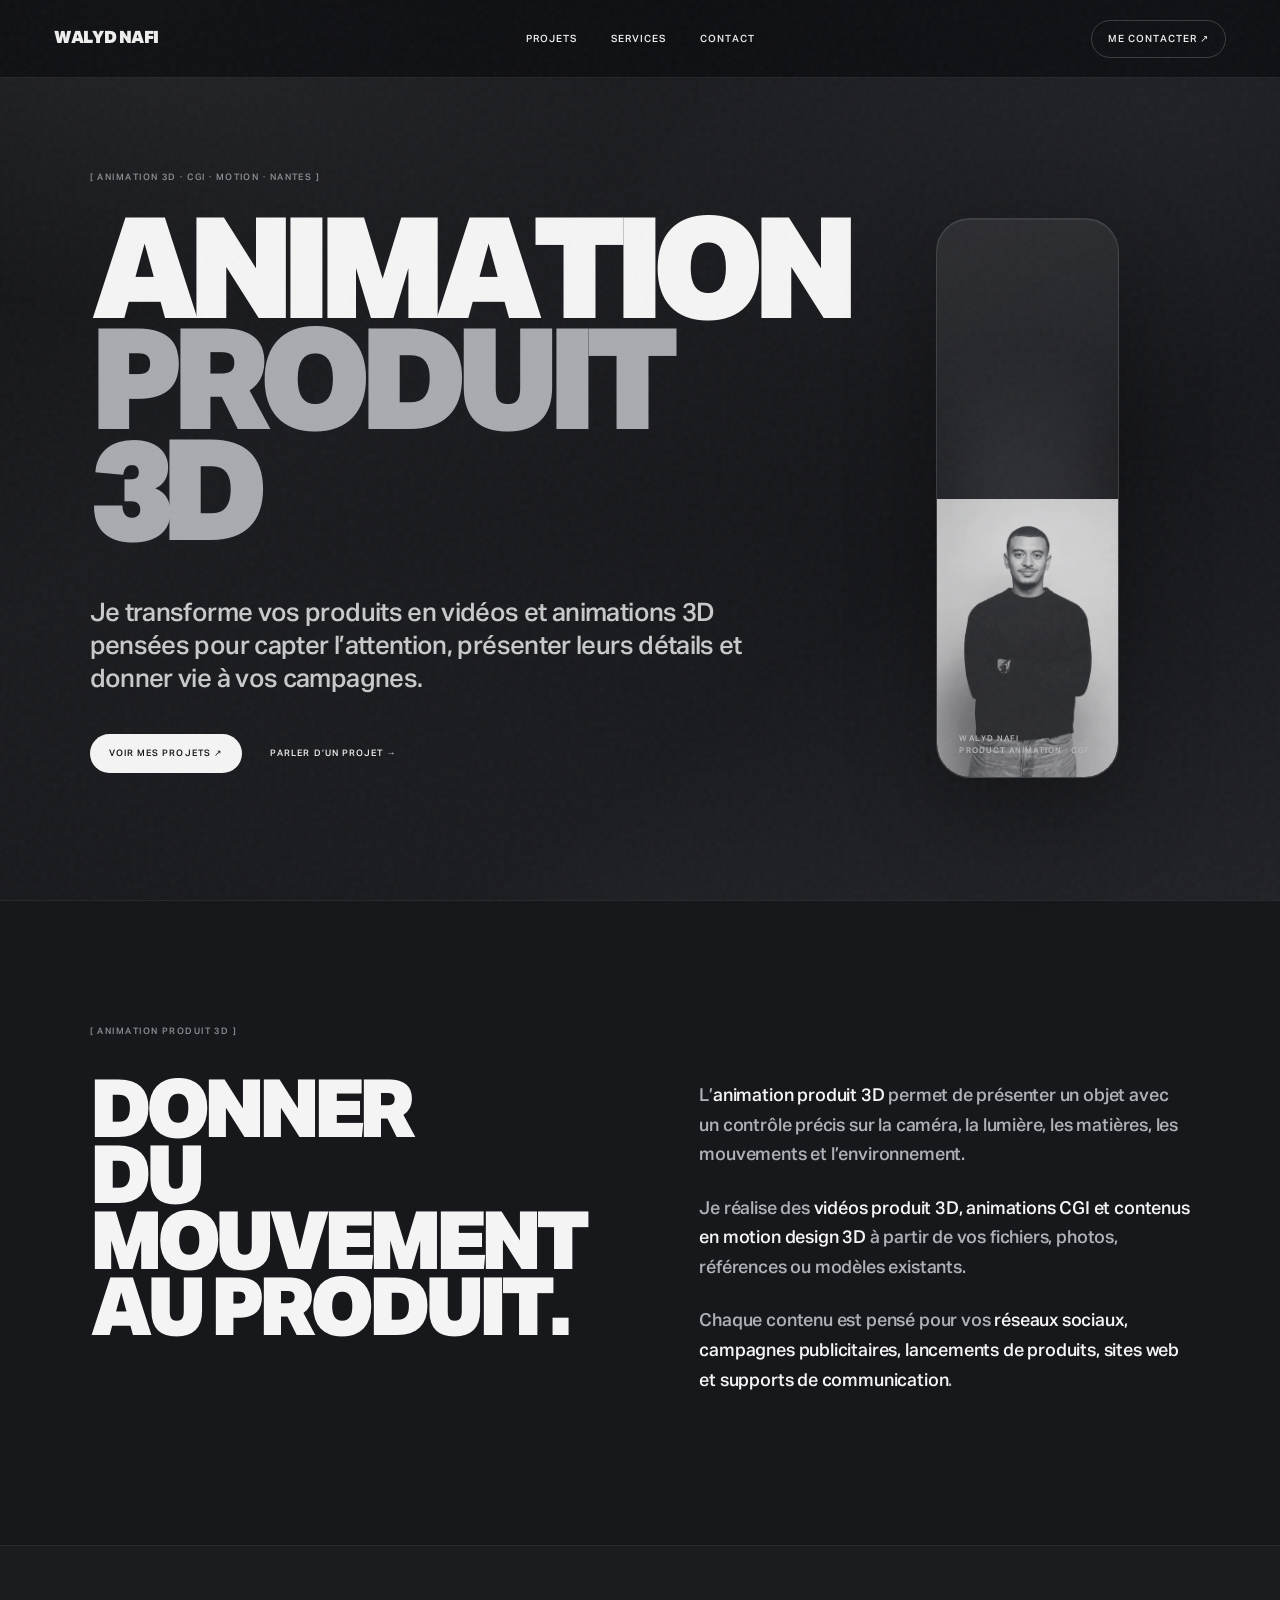
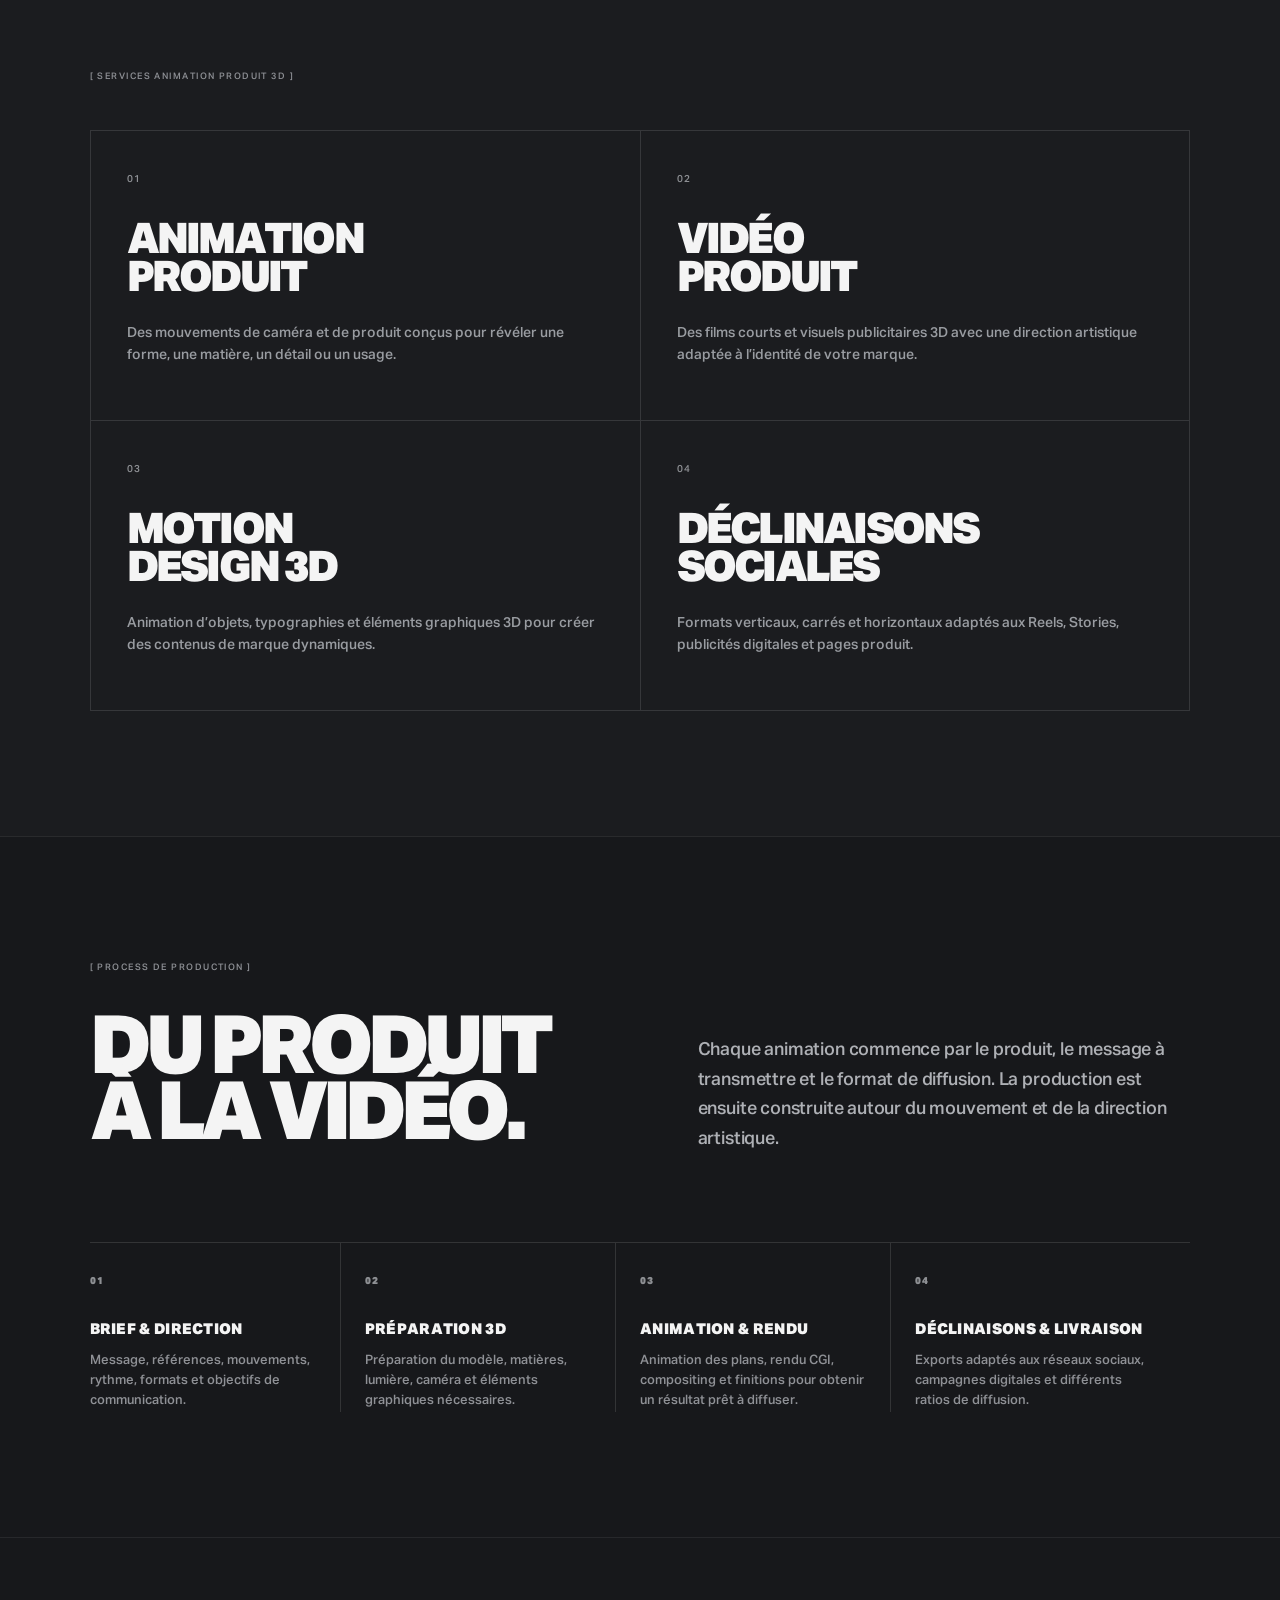
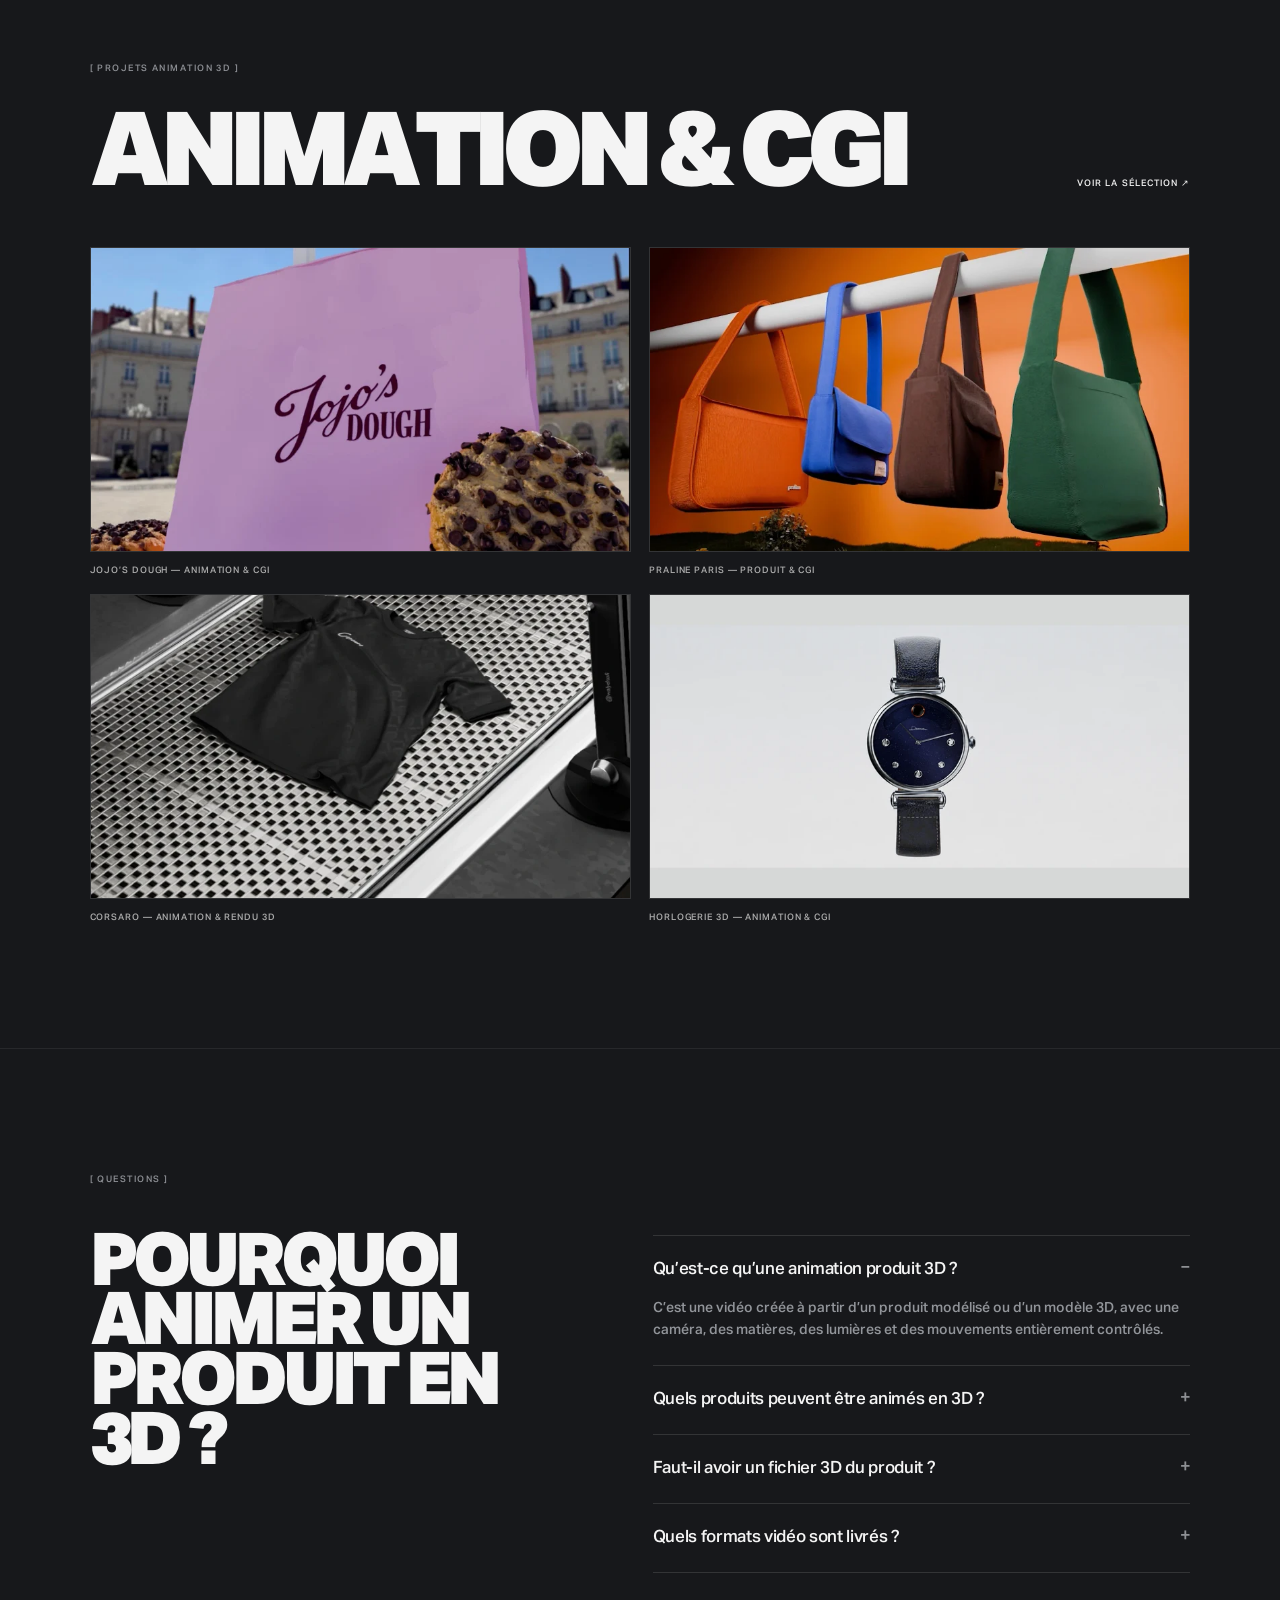
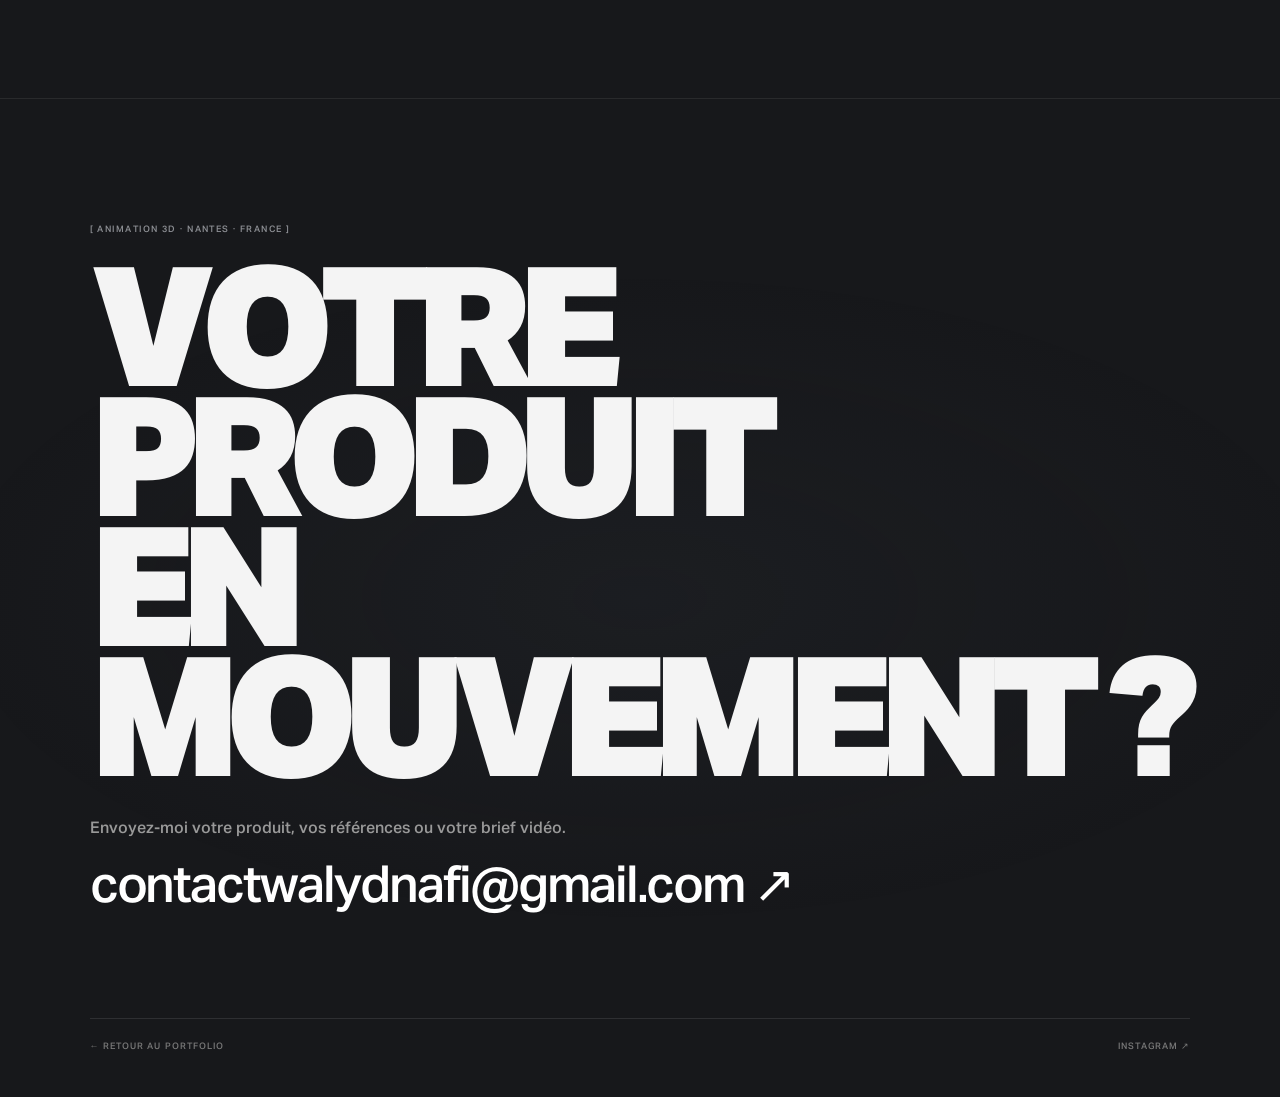
==== commit 6b672698: "Replace BYREDO project with HORLOGERIE 3D for DANNE STUDIO" ====
--- a/animation-3d-produit/index.html
+++ b/animation-3d-produit/index.html
@@ -88,7 +88,7 @@
     <a href="../projects/jojos-dough.html"><img srcset="../assets/jojos-dough-16x9-480.webp 480w, ../assets/jojos-dough-16x9-800.webp 800w, ../assets/jojos-dough-16x9.webp 1600w" sizes="(max-width:900px) 100vw, 50vw" width="1600" height="900" src="../assets/jojos-dough-16x9.webp" alt="Animation produit 3D Jojo’s Dough" decoding="async"><span>JOJO’S DOUGH — ANIMATION &amp; CGI</span></a>
     <a href="../projects/praline-paris.html"><img srcset="../assets/praline-16x9-480.webp 480w, ../assets/praline-16x9-800.webp 800w, ../assets/praline-16x9.webp 1600w" sizes="(max-width:900px) 100vw, 50vw" width="1600" height="900" src="../assets/praline-16x9.webp" alt="Animation produit 3D Praline Paris" decoding="async"><span>PRALINE PARIS — PRODUIT &amp; CGI</span></a>
     <a href="../projects/corsaro.html"><img srcset="../assets/corsaro-16x9-480.webp 480w, ../assets/corsaro-16x9-800.webp 800w, ../assets/corsaro-16x9.webp 1600w" sizes="(max-width:900px) 100vw, 50vw" width="1600" height="900" src="../assets/corsaro-16x9.webp" alt="Animation produit 3D Corsaro" decoding="async"><span>CORSARO — ANIMATION &amp; RENDU 3D</span></a>
-    <a href="../projects/byredo.html"><img srcset="../assets/byredo-16x9-480.webp 480w, ../assets/byredo-16x9-800.webp 800w, ../assets/byredo-16x9.webp 1600w" sizes="(max-width:900px) 100vw, 50vw" width="1600" height="900" src="../assets/byredo-16x9.webp" alt="Animation produit 3D Byredo" decoding="async"><span>BYREDO — ANIMATION &amp; CGI</span></a>
+    <a href="../projects/horlogerie-3d.html"><img srcset="../assets/horlogerie-3d-16x9-480.webp 480w, ../assets/horlogerie-3d-16x9-800.webp 800w, ../assets/horlogerie-3d-16x9.webp 1600w" sizes="(max-width:900px) 100vw, 50vw" width="1600" height="900" src="../assets/horlogerie-3d-16x9.webp" alt="Animation produit 3D Horlogerie 3D" decoding="async"><span>HORLOGERIE 3D — ANIMATION &amp; CGI</span></a>
   </div>
 </section>
 <section class="seo-section seo-faq">
--- a/style.css
+++ b/style.css
@@ -1556,3 +1556,7 @@
 .hero-clients .client-logo:not(.client-reveal){opacity:1;transform:none}
 /* An opaque base prevents previous cards bleeding through without backdrop blur. */
 .project-card.project-with-image{background-color:#23262a}
+
+/* HORLOGERIE 3D — preserve the supplied landscape images without distortion. */
+.project-horlogerie-3d .project-gallery figure { aspect-ratio:20/9!important; background:#d6d8d8!important; }
+.project-horlogerie-3d .project-gallery figure img { width:100%!important; height:100%!important; object-fit:contain!important; transform:none!important; }
